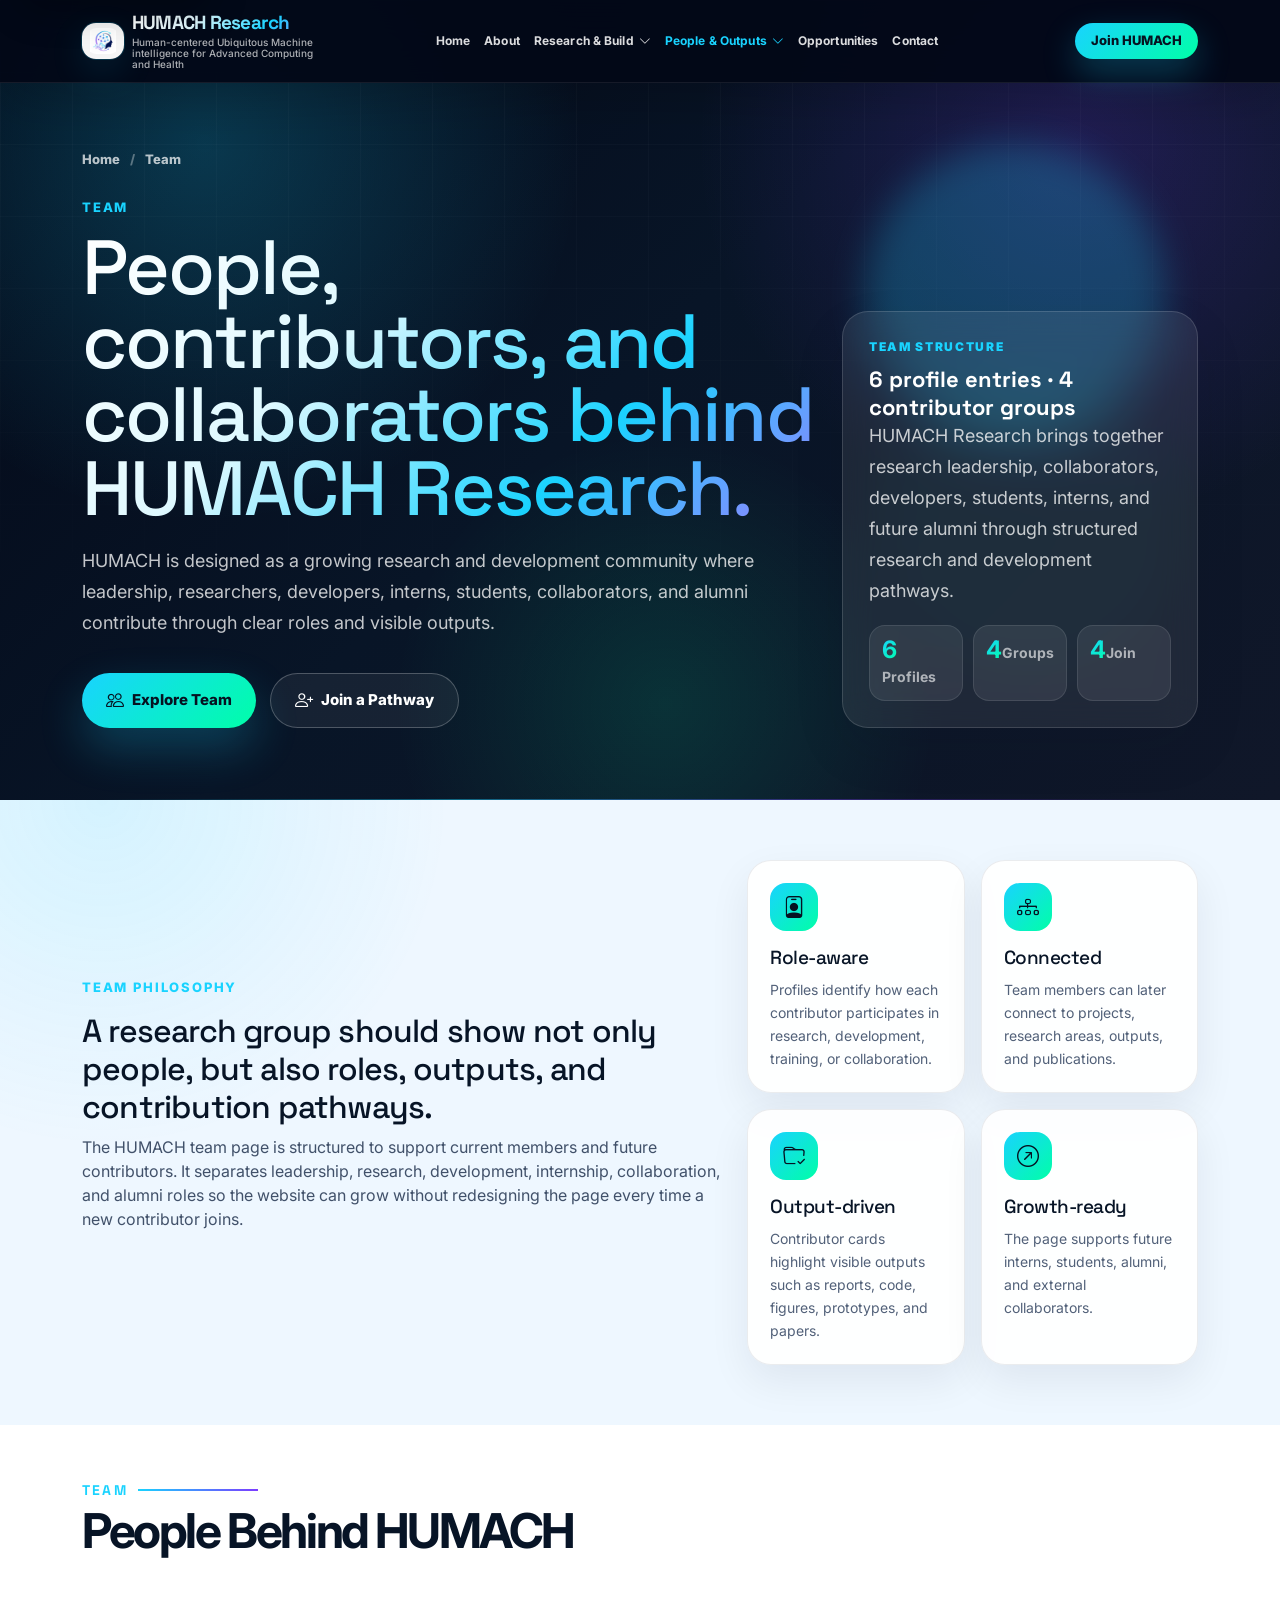
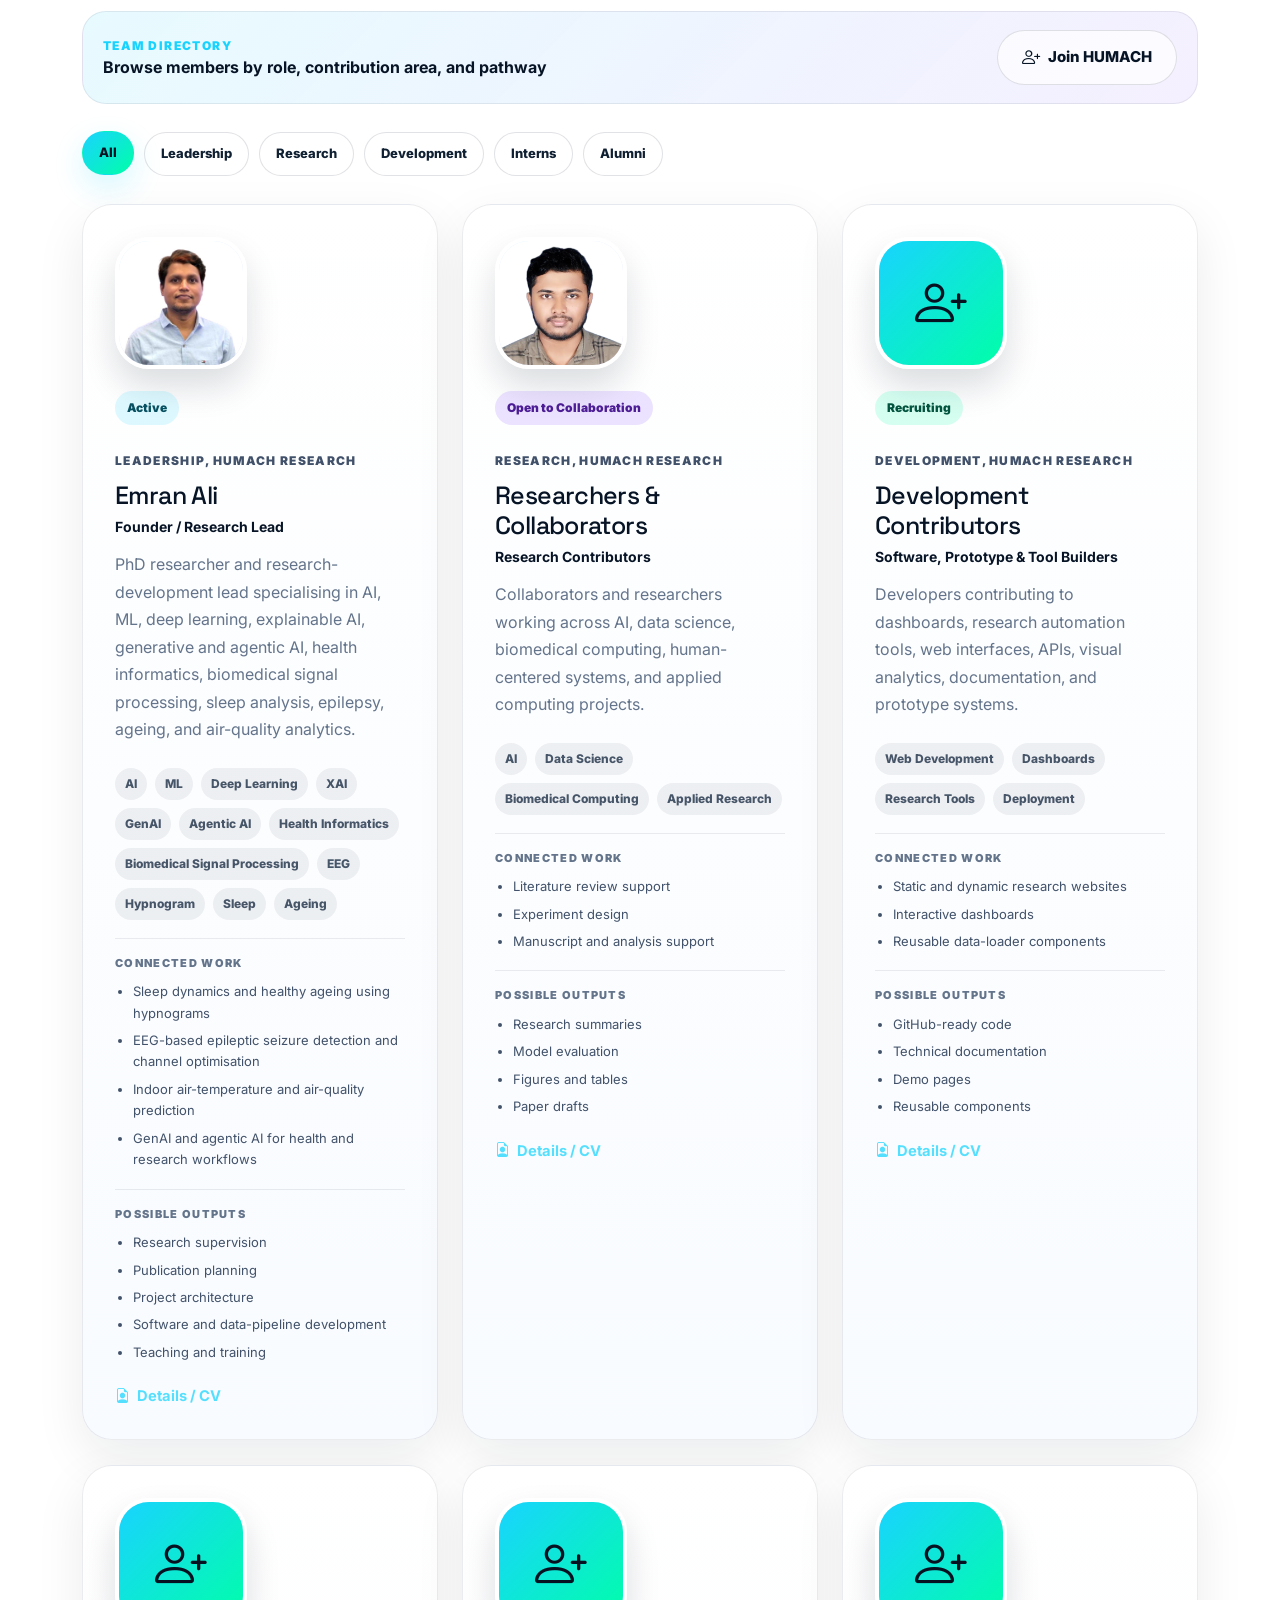
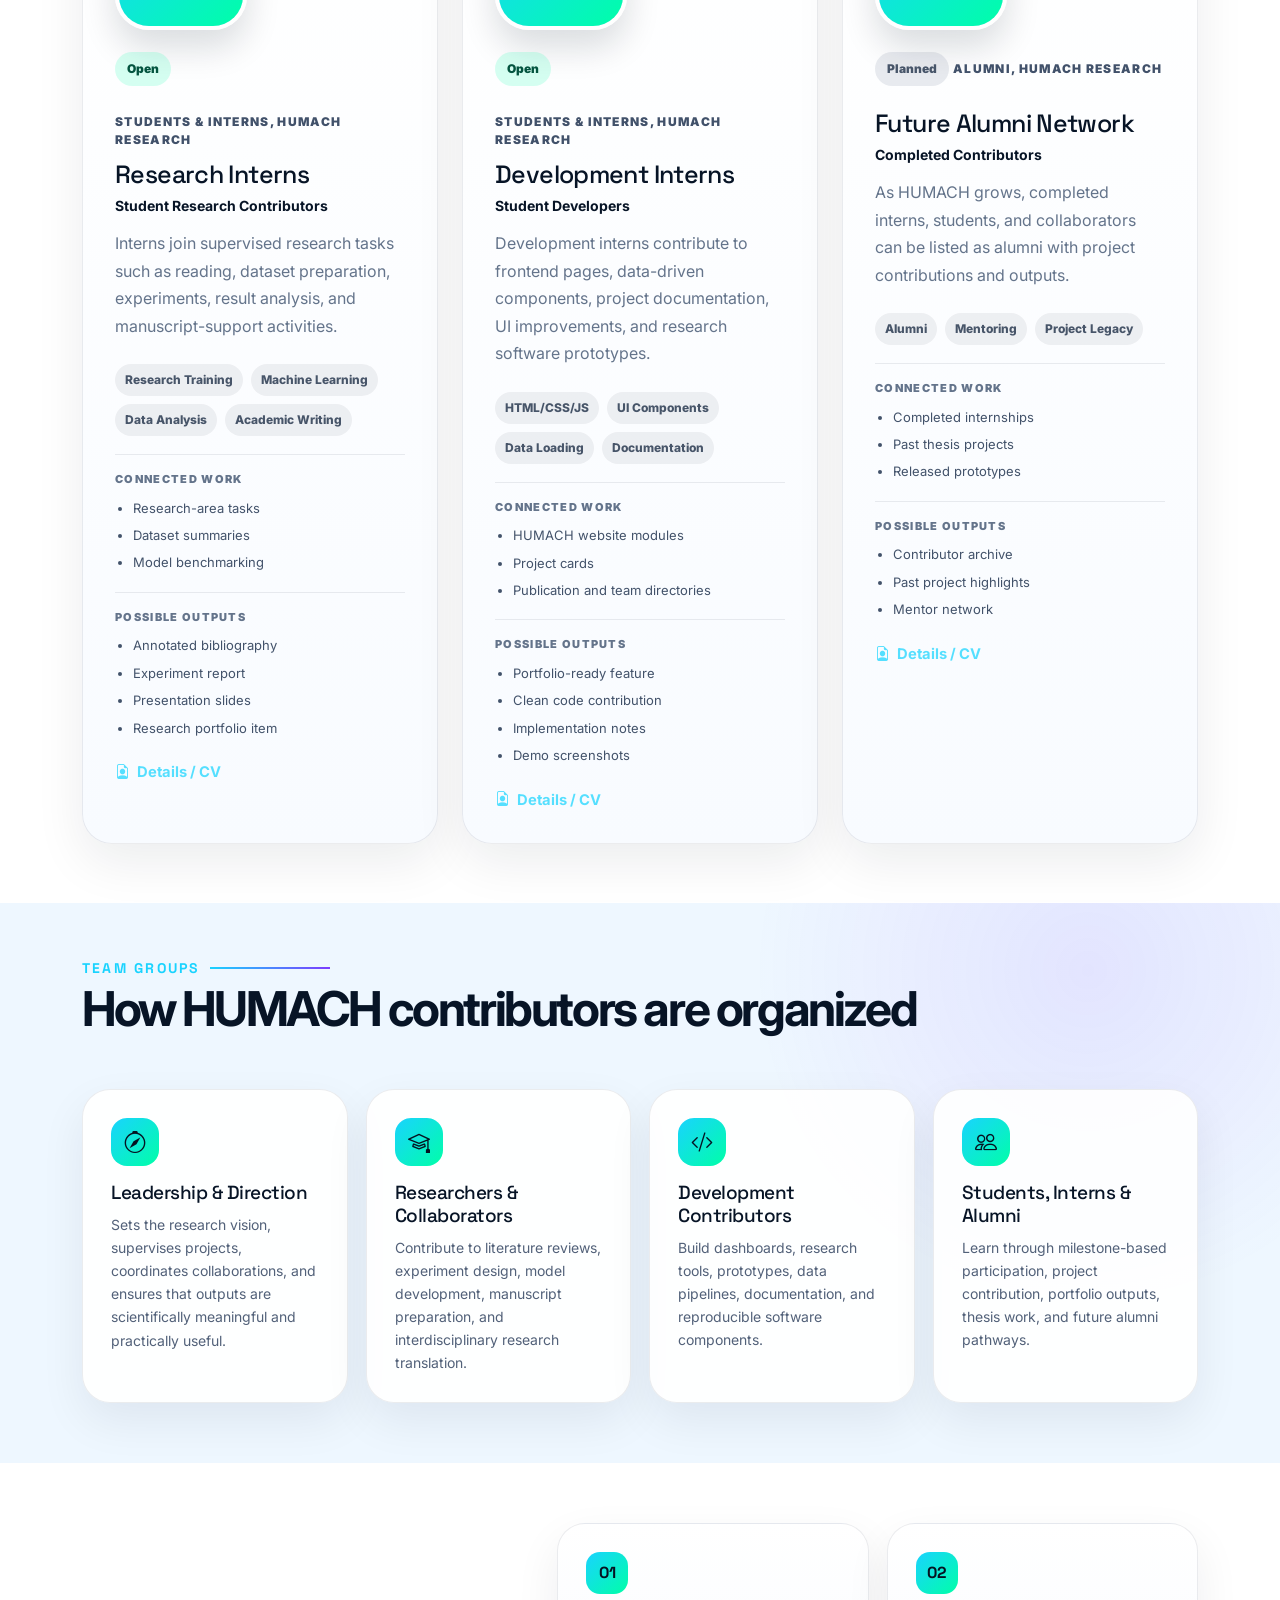
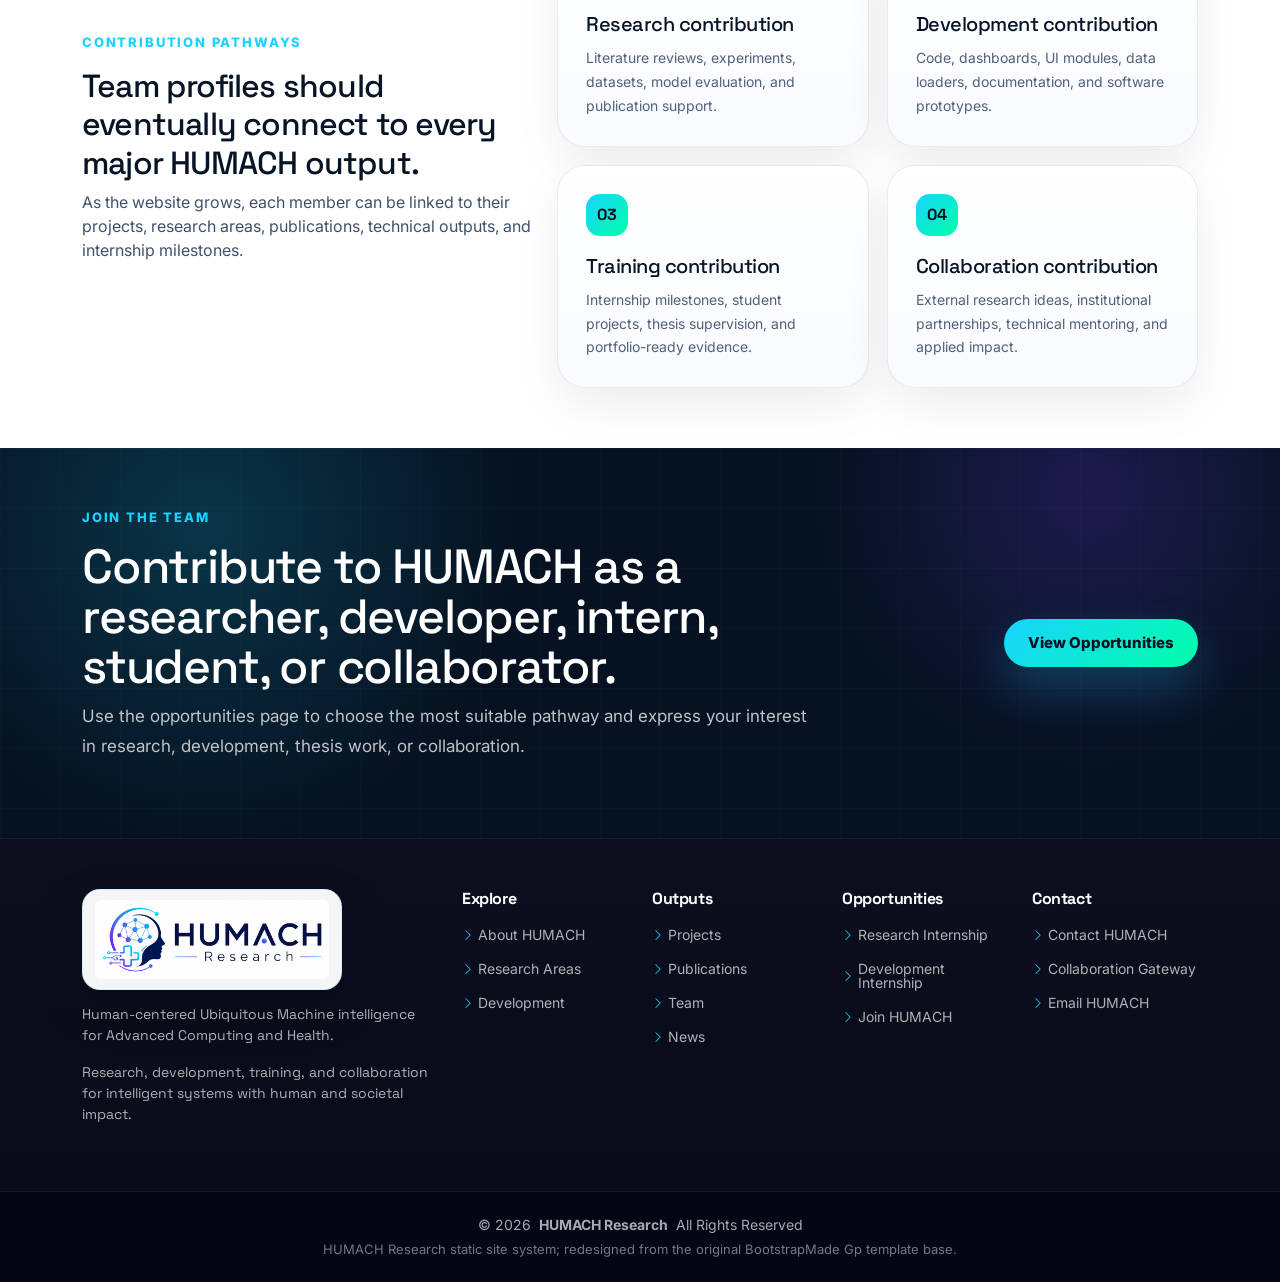
==== team.html @ 110d417c "Initial commit" ====
<!DOCTYPE html>
<html lang="en">
<head>
  <meta charset="utf-8" />
  <meta content="width=device-width, initial-scale=1.0" name="viewport" />
  <meta content="Meet the HUMACH Research team structure including leadership, researchers, collaborators, developers, interns, students, and future alumni." name="description" />
  <meta content="HUMACH Research team, AI research team, research collaborators, development interns, research interns, student contributors" name="keywords" />
  <title>HUMACH Research | Team</title>

  <!-- Favicons -->
  <link href="assets/img/brand/humach-favicon-64.png" rel="icon" />
  <link href="assets/img/brand/humach-apple-touch-icon.png" rel="apple-touch-icon" />

  <!-- Fonts -->
  <link href="https://fonts.googleapis.com" rel="preconnect" />
  <link crossorigin="" href="https://fonts.gstatic.com" rel="preconnect" />
  <link href="https://fonts.googleapis.com/css2?family=Inter:wght@300;400;500;600;700;800;900&amp;family=Space+Grotesk:wght@400;500;600;700&amp;display=swap" rel="stylesheet" />

  <!-- Vendor CSS Files -->
  <link href="assets/vendor/bootstrap/css/bootstrap.min.css" rel="stylesheet" />
  <link href="assets/vendor/bootstrap-icons/bootstrap-icons.css" rel="stylesheet" />
  <link href="assets/vendor/aos/aos.css" rel="stylesheet" />
  <link href="assets/vendor/swiper/swiper-bundle.min.css" rel="stylesheet" />
  <link href="assets/vendor/glightbox/css/glightbox.min.css" rel="stylesheet" />

  <!-- Main CSS Files -->
  <link href="assets/css/main.css" rel="stylesheet" />
  <link href="assets/css/humach-theme.css" rel="stylesheet" />
</head>

<body class="humach-theme humach-inner-page humach-team-page humach-step14 humach-step15">
  <a class="skip-link" href="#main-content">Skip to main content</a>

  <header class="header d-flex align-items-center fixed-top humach-header humach-global-header" id="header">
    <div class="container-fluid container-xl position-relative d-flex align-items-center justify-content-between">
      <a aria-label="HUMACH Research home" class="logo humach-logo d-flex align-items-center me-auto me-lg-0" href="index.html#hero">
        <img alt="HUMACH Research logo" src="assets/img/brand/humach-logo-square-256.png" />
        <div class="brand-wordmark">
          <h1 class="sitename">HUMACH Research</h1>
          <small>Human-centered Ubiquitous Machine intelligence for Advanced Computing and Health</small>
        </div>
      </a>

      <nav aria-label="Main navigation" class="navmenu humach-navmenu" id="navmenu">
        <ul>
          <li><a data-nav-section="home" href="index.html#hero">Home</a></li>
          <li><a data-nav-section="about" href="index.html#about">About</a></li>
          <li class="dropdown"><a data-nav-section="research" href="research.html"><span>Research &amp; Build</span> <i aria-hidden="true" class="bi bi-chevron-down toggle-dropdown"></i></a>
            <ul>
              <li><a href="research.html">Research Areas</a></li>
              <li><a href="development.html">Development</a></li>
              <li><a href="projects.html">Projects</a></li>
            </ul>
          </li>
          <li class="dropdown"><a class="active" data-nav-section="outputs" href="team.html"><span>People &amp; Outputs</span> <i aria-hidden="true" class="bi bi-chevron-down toggle-dropdown"></i></a>
            <ul>
              <li><a href="publications.html">Publications</a></li>
              <li><a class="active" href="team.html">Team</a></li>
              <li><a href="news.html">News</a></li>
            </ul>
          </li>
          <li><a data-nav-section="opportunities" href="opportunities.html">Opportunities</a></li>
          <li><a data-nav-section="contact" href="contact.html">Contact</a></li>
        </ul>
        <button class="mobile-nav-toggle d-xl-none bi bi-list" type="button" aria-label="Open mobile navigation" aria-controls="navmenu" aria-expanded="false"></button>
      </nav>

      <a class="btn-getstarted humach-nav-cta" href="https://docs.google.com/forms/d/e/1FAIpQLSc2rjl6WL0T1_B5Y9ua9td9W2VP8LtreweC3V4BgHKmEk9K3g/viewform?usp=publish-editor" rel="noopener" target="_blank">Join HUMACH</a>
    </div>
  </header>

  <main class="main" id="main-content">
    <section class="humach-page-hero humach-team-hero dark-background">
      <div aria-hidden="true" class="hero-grid"></div>
      <div aria-hidden="true" class="hero-orb hero-orb-one"></div>
      <div aria-hidden="true" class="hero-orb hero-orb-two"></div>
      <div class="container" data-aos="fade-up">
        <nav aria-label="Breadcrumb" class="humach-breadcrumb">
          <ol>
            <li><a href="index.html#hero">Home</a></li>
            <li>Team</li>
          </ol>
        </nav>

        <div class="row align-items-end gy-4">
          <div class="col-lg-8">
            <div class="section-kicker">Team</div>
            <h1>People, contributors, and collaborators behind HUMACH Research.</h1>
            <p>HUMACH is designed as a growing research and development community where leadership, researchers, developers, interns, students, collaborators, and alumni contribute through clear roles and visible outputs.</p>
            <div class="hero-actions">
              <a class="btn-humach btn-humach-primary" href="#team-directory"><i class="bi bi-people"></i> Explore Team</a>
              <a class="btn-humach btn-humach-outline" href="opportunities.html"><i class="bi bi-person-plus"></i> Join a Pathway</a>
            </div>
          </div>
          <div class="col-lg-4">
            <div class="humach-page-summary-card humach-team-summary-card" data-humach-render="team-page-summary">
              <span>Team Structure</span>
              <strong>Leadership · Researchers · Developers · Interns</strong>
              <p>Meet the people and contributor pathways behind HUMACH Research.</p>
              <div class="research-summary-metrics">
                <div><b>6</b><small>Preview</small></div>
                <div><b>4</b><small>Groups</small></div>
                <div><b>Open</b><small>Join</small></div>
              </div>
            </div>
          </div>
        </div>
      </div>
    </section>

    <section class="section humach-team-intro light-background">
      <div class="container">
        <div class="row gy-4 align-items-center">
          <div class="col-lg-7" data-aos="fade-up">
            <div class="section-kicker">Team Philosophy</div>
            <h2>A research group should show not only people, but also roles, outputs, and contribution pathways.</h2>
            <p>The HUMACH team page is structured to support current members and future contributors. It separates leadership, research, development, internship, collaboration, and alumni roles so the website can grow without redesigning the page every time a new contributor joins.</p>
          </div>
          <div class="col-lg-5" data-aos="fade-left" data-aos-delay="120">
            <div class="team-principle-grid">
              <article>
                <i class="bi bi-person-badge"></i>
                <h3>Role-aware</h3>
                <p>Profiles identify how each contributor participates in research, development, training, or collaboration.</p>
              </article>
              <article>
                <i class="bi bi-diagram-3"></i>
                <h3>Connected</h3>
                <p>Team members can later connect to projects, research areas, outputs, and publications.</p>
              </article>
              <article>
                <i class="bi bi-folder-check"></i>
                <h3>Output-driven</h3>
                <p>Contributor cards highlight visible outputs such as reports, code, figures, prototypes, and papers.</p>
              </article>
              <article>
                <i class="bi bi-arrow-up-right-circle"></i>
                <h3>Growth-ready</h3>
                <p>The page supports future interns, students, alumni, and external collaborators.</p>
              </article>
            </div>
          </div>
        </div>
      </div>
    </section>

    <section class="section humach-team-directory" id="team-directory">
      <div class="container section-title" data-aos="fade-up" data-humach-section-title="team">
        <h2>Team</h2>
        <p>People Behind HUMACH</p>
      </div>

      <div class="container">
        <div class="research-toolbar team-toolbar" data-aos="fade-up" data-aos-delay="80">
          <div>
            <span>Team directory</span>
            <strong>Browse members by role, contribution area, and pathway</strong>
          </div>
          <a class="btn-humach btn-humach-outline dark-text" href="opportunities.html"><i class="bi bi-person-plus"></i> Join HUMACH</a>
        </div>

        <div class="project-filter-bar team-filter-bar" data-aos="fade-up" data-aos-delay="110" data-humach-render="team-filters">
          <button class="active" type="button" data-team-filter="all">All</button>
          <button type="button" data-team-filter="leadership">Leadership</button>
          <button type="button" data-team-filter="research">Research</button>
          <button type="button" data-team-filter="development">Development</button>
          <button type="button" data-team-filter="internship">Interns</button>
          <button type="button" data-team-filter="alumni">Alumni</button>
        </div>

        <div class="row gy-4" data-humach-render="team-page-grid">
          <div class="col-lg-4 col-md-6 team-grid-item" data-aos="fade-up" data-aos-delay="100" data-team-tokens="research-lead research lead emran-ali emran ali leadership active founder-research-lead founder">
            <article class="team-detail-card" id="research-lead" data-content-id="research-lead">
              <div class="team-photo"><img src="assets/img/emran.jpg" alt="Emran Ali"></div>
              <div class="project-status active">Active</div>
              <span>Leadership, HUMACH Research</span>
              <h3>Emran Ali</h3>
              <strong class="team-role">Founder / Research Lead</strong>
              <p>PhD researcher and research-development lead specialising in AI, ML, deep learning, explainable AI, generative and agentic AI, health informatics, biomedical signal processing, sleep analysis, epilepsy, ageing, and air-quality analytics.</p>
              <div class="project-meta"><span>AI</span><span>ML</span><span>Deep Learning</span><span>XAI</span><span>GenAI</span><span>Agentic AI</span></div>
              <div class="team-list-block"><span>Connected Work</span><ul><li>Sleep dynamics and healthy ageing using hypnograms</li><li>EEG-based epileptic seizure detection and channel optimisation</li><li>Indoor air-temperature and air-quality prediction</li></ul></div>
              <div class="team-list-block"><span>Possible Outputs</span><ul><li>Research supervision</li><li>Publication planning</li><li>Project architecture</li></ul></div>
              <a class="member-cv-link" href="member-details.html?id=research-lead"><i class="bi bi-file-earmark-person"></i> Details / CV</a>
            </article>
          </div>
          <div class="col-lg-4 col-md-6 team-grid-item" data-aos="fade-up" data-aos-delay="180" data-team-tokens="research-collaborators research collaborators researchers-collaborators researchers open-to-collaboration open to collaboration matching research-contributors contributors">
            <article class="team-detail-card" id="research-collaborators" data-content-id="research-collaborators">
              <div class="team-photo"><img src="assets/img/ashikur.png" alt="Researchers &amp; Collaborators"></div>
              <div class="project-status matching">Open to Collaboration</div>
              <span>Research, HUMACH Research</span>
              <h3>Researchers &amp; Collaborators</h3>
              <strong class="team-role">Research Contributors</strong>
              <p>Collaborators and researchers working across AI, data science, biomedical computing, human-centered systems, and applied computing projects.</p>
              <div class="project-meta"><span>AI</span><span>Data Science</span><span>Biomedical Computing</span><span>Applied Research</span></div>
              <div class="team-list-block"><span>Connected Work</span><ul><li>Literature review support</li><li>Experiment design</li><li>Manuscript and analysis support</li></ul></div>
              <div class="team-list-block"><span>Possible Outputs</span><ul><li>Research summaries</li><li>Model evaluation</li><li>Figures and tables</li></ul></div>
              <a class="member-cv-link" href="member-details.html?id=research-collaborators"><i class="bi bi-file-earmark-person"></i> Details / CV</a>
            </article>
          </div>
          <div class="col-lg-4 col-md-6 team-grid-item" data-aos="fade-up" data-aos-delay="260" data-team-tokens="development-contributors development contributors recruiting open software-prototype-tool-builders software prototype tool builders">
            <article class="team-detail-card placeholder-profile" id="development-contributors" data-content-id="development-contributors">
              <div class="team-photo"><i class="bi bi-person-plus"></i></div>
              <div class="project-status open">Recruiting</div>
              <span>Development, HUMACH Research</span>
              <h3>Development Contributors</h3>
              <strong class="team-role">Software, Prototype &amp; Tool Builders</strong>
              <p>Developers contributing to dashboards, research automation tools, web interfaces, APIs, visual analytics, documentation, and prototype systems.</p>
              <div class="project-meta"><span>Web Development</span><span>Dashboards</span><span>Research Tools</span><span>Deployment</span></div>
              <div class="team-list-block"><span>Connected Work</span><ul><li>Static and dynamic research websites</li><li>Interactive dashboards</li><li>Reusable data-loader components</li></ul></div>
              <div class="team-list-block"><span>Possible Outputs</span><ul><li>GitHub-ready code</li><li>Technical documentation</li><li>Demo pages</li></ul></div>
              <a class="member-cv-link" href="member-details.html?id=development-contributors"><i class="bi bi-file-earmark-person"></i> Details / CV</a>
            </article>
          </div>
          <div class="col-lg-4 col-md-6 team-grid-item" data-aos="fade-up" data-aos-delay="340" data-team-tokens="research-interns research interns internship-research-students-interns internship students students-interns open student-research-contributors student contributors">
            <article class="team-detail-card placeholder-profile" id="research-interns" data-content-id="research-interns">
              <div class="team-photo"><i class="bi bi-person-plus"></i></div>
              <div class="project-status open">Open</div>
              <span>Students &amp; Interns, HUMACH Research</span>
              <h3>Research Interns</h3>
              <strong class="team-role">Student Research Contributors</strong>
              <p>Interns join supervised research tasks such as reading, dataset preparation, experiments, result analysis, and manuscript-support activities.</p>
              <div class="project-meta"><span>Research Training</span><span>Machine Learning</span><span>Data Analysis</span><span>Academic Writing</span></div>
              <div class="team-list-block"><span>Connected Work</span><ul><li>Research-area tasks</li><li>Dataset summaries</li><li>Model benchmarking</li></ul></div>
              <div class="team-list-block"><span>Possible Outputs</span><ul><li>Annotated bibliography</li><li>Experiment report</li><li>Presentation slides</li></ul></div>
              <a class="member-cv-link" href="member-details.html?id=research-interns"><i class="bi bi-file-earmark-person"></i> Details / CV</a>
            </article>
          </div>
          <div class="col-lg-4 col-md-6 team-grid-item" data-aos="fade-up" data-aos-delay="420" data-team-tokens="development-interns development interns internship-development-students-interns internship students students-interns open student-developers student developers">
            <article class="team-detail-card placeholder-profile" id="development-interns" data-content-id="development-interns">
              <div class="team-photo"><i class="bi bi-person-plus"></i></div>
              <div class="project-status open">Open</div>
              <span>Students &amp; Interns, HUMACH Research</span>
              <h3>Development Interns</h3>
              <strong class="team-role">Student Developers</strong>
              <p>Development interns contribute to frontend pages, data-driven components, project documentation, UI improvements, and research software prototypes.</p>
              <div class="project-meta"><span>HTML/CSS/JS</span><span>UI Components</span><span>Data Loading</span><span>Documentation</span></div>
              <div class="team-list-block"><span>Connected Work</span><ul><li>HUMACH website modules</li><li>Project cards</li><li>Publication and team directories</li></ul></div>
              <div class="team-list-block"><span>Possible Outputs</span><ul><li>Portfolio-ready feature</li><li>Clean code contribution</li><li>Implementation notes</li></ul></div>
              <a class="member-cv-link" href="member-details.html?id=development-interns"><i class="bi bi-file-earmark-person"></i> Details / CV</a>
            </article>
          </div>
          <div class="col-lg-4 col-md-6 team-grid-item" data-aos="fade-up" data-aos-delay="500" data-team-tokens="future-alumni future alumni future-alumni-network network alumni-students-interns students interns planned completed-contributors completed contributors internship">
            <article class="team-detail-card placeholder-profile" id="future-alumni" data-content-id="future-alumni">
              <div class="team-photo"><i class="bi bi-person-plus"></i></div>
              <div class="project-status planned">Planned</div>
              <span>Alumni, HUMACH Research</span>
              <h3>Future Alumni Network</h3>
              <strong class="team-role">Completed Contributors</strong>
              <p>As HUMACH grows, completed interns, students, and collaborators can be listed as alumni with project contributions and outputs.</p>
              <div class="project-meta"><span>Alumni</span><span>Mentoring</span><span>Project Legacy</span></div>
              <div class="team-list-block"><span>Connected Work</span><ul><li>Completed internships</li><li>Past thesis projects</li><li>Released prototypes</li></ul></div>
              <div class="team-list-block"><span>Possible Outputs</span><ul><li>Contributor archive</li><li>Past project highlights</li><li>Mentor network</li></ul></div>
              <a class="member-cv-link" href="member-details.html?id=future-alumni"><i class="bi bi-file-earmark-person"></i> Details / CV</a>
            </article>
          </div>
        </div>
      </div>
    </section>

    <section class="section humach-team-groups light-background">
      <div class="container section-title" data-aos="fade-up">
        <h2>Team Groups</h2>
        <p>How HUMACH contributors are organized</p>
      </div>
      <div class="container">
        <div class="team-group-grid" data-humach-render="team-groups" data-aos="fade-up" data-aos-delay="100">
          <article>
            <i class="bi bi-compass"></i>
            <h3>Leadership &amp; Direction</h3>
            <p>Sets research vision, supervision, and collaboration direction.</p>
          </article>
          <article>
            <i class="bi bi-mortarboard"></i>
            <h3>Researchers &amp; Collaborators</h3>
            <p>Contribute to research design, experiments, and publications.</p>
          </article>
          <article>
            <i class="bi bi-code-slash"></i>
            <h3>Development Contributors</h3>
            <p>Build dashboards, prototypes, tools, and reusable components.</p>
          </article>
          <article>
            <i class="bi bi-people"></i>
            <h3>Students, Interns &amp; Alumni</h3>
            <p>Learn through practical milestones and visible outputs.</p>
          </article>
        </div>
      </div>
    </section>

    <section class="section humach-team-pathways">
      <div class="container">
        <div class="row gy-4 align-items-center">
          <div class="col-lg-5" data-aos="fade-right">
            <div class="section-kicker">Contribution Pathways</div>
            <h2>Team profiles should eventually connect to every major HUMACH output.</h2>
            <p>As the website grows, each member can be linked to their projects, research areas, publications, technical outputs, and internship milestones.</p>
          </div>
          <div class="col-lg-7" data-aos="fade-left" data-aos-delay="120">
            <div class="team-pathway-grid">
              <article><span>01</span><h3>Research contribution</h3><p>Literature reviews, experiments, datasets, model evaluation, and publication support.</p></article>
              <article><span>02</span><h3>Development contribution</h3><p>Code, dashboards, UI modules, data loaders, documentation, and software prototypes.</p></article>
              <article><span>03</span><h3>Training contribution</h3><p>Internship milestones, student projects, thesis supervision, and portfolio-ready evidence.</p></article>
              <article><span>04</span><h3>Collaboration contribution</h3><p>External research ideas, institutional partnerships, technical mentoring, and applied impact.</p></article>
            </div>
          </div>
        </div>
      </div>
    </section>

    <section class="humach-cta humach-team-cta section dark-background">
      <div class="container" data-aos="zoom-in" data-aos-delay="100">
        <div class="row align-items-center gy-4">
          <div class="col-lg-8">
            <div class="section-kicker">Join the Team</div>
            <h3>Contribute to HUMACH as a researcher, developer, intern, student, or collaborator.</h3>
            <p>Use the opportunities page to choose the most suitable pathway and express your interest in research, development, thesis work, or collaboration.</p>
          </div>
          <div class="col-lg-4 text-lg-end">
            <a class="btn-humach btn-humach-primary" href="opportunities.html">View Opportunities</a>
          </div>
        </div>
      </div>
    </section>
  </main>

  <footer id="footer" class="footer humach-footer dark-background">
    <div class="footer-top">
      <div class="container">
        <div class="row gy-4">
          <div class="col-lg-4 col-md-12 footer-about">
            <a aria-label="HUMACH Research home" href="index.html#hero" class="logo d-flex align-items-center">
              <img src="assets/img/brand/humach-logo-footer.png" alt="HUMACH Research logo">
            </a>
            <p>Human-centered Ubiquitous Machine intelligence for Advanced Computing and Health.</p>
            <p class="footer-tagline">Research, development, training, and collaboration for intelligent systems with human and societal impact.</p>
          </div>

          <div class="col-lg-2 col-6 footer-links">
            <h4>Explore</h4>
            <ul>
              <li><i class="bi bi-chevron-right"></i> <a href="index.html#about">About HUMACH</a></li>
              <li><i class="bi bi-chevron-right"></i> <a href="research.html">Research Areas</a></li>
              <li><i class="bi bi-chevron-right"></i> <a href="development.html">Development</a></li>
            </ul>
          </div>

          <div class="col-lg-2 col-6 footer-links">
            <h4>Outputs</h4>
            <ul>
              <li><i class="bi bi-chevron-right"></i> <a href="projects.html">Projects</a></li>
              <li><i class="bi bi-chevron-right"></i> <a href="publications.html">Publications</a></li>
              <li><i class="bi bi-chevron-right"></i> <a href="team.html">Team</a></li>
              <li><i class="bi bi-chevron-right"></i> <a href="news.html">News</a></li>
            </ul>
          </div>

          <div class="col-lg-2 col-6 footer-links">
            <h4>Opportunities</h4>
            <ul>
              <li><i class="bi bi-chevron-right"></i> <a href="opportunities.html">Research Internship</a></li>
              <li><i class="bi bi-chevron-right"></i> <a href="opportunities.html">Development Internship</a></li>
              <li><i class="bi bi-chevron-right"></i> <a href="https://docs.google.com/forms/d/e/1FAIpQLSc2rjl6WL0T1_B5Y9ua9td9W2VP8LtreweC3V4BgHKmEk9K3g/viewform?usp=publish-editor" target="_blank" rel="noopener">Join HUMACH</a></li>
            </ul>
          </div>

          <div class="col-lg-2 col-6 footer-links">
            <h4>Contact</h4>
            <ul>
              <li><i class="bi bi-chevron-right"></i> <a href="contact.html">Contact HUMACH</a></li>
              <li><i class="bi bi-chevron-right"></i> <a href="contact.html#contact-gateway">Collaboration Gateway</a></li>
              <li><i class="bi bi-chevron-right"></i> <a href="mailto:contact@humachresearch.org">Email HUMACH</a></li>
            </ul>
          </div>
        </div>
      </div>
    </div>

    <div class="copyright">
      <div class="container text-center">
        <p>© <span data-current-year>2026</span> <strong class="px-1 sitename">HUMACH Research</strong> <span>All Rights Reserved</span></p>
        <div class="credits">
          HUMACH Research static site system; redesigned from the original BootstrapMade Gp template base.
        </div>
      </div>
    </div>
  </footer>

  <a href="#" id="scroll-top" class="scroll-top d-flex align-items-center justify-content-center" aria-label="Back to top"><i class="bi bi-arrow-up-short"></i></a>
  <div id="preloader" aria-hidden="true"></div>

  <!-- Vendor JS Files -->
  <script src="assets/vendor/bootstrap/js/bootstrap.bundle.min.js"></script>
  <script src="assets/vendor/php-email-form/validate.js"></script>
  <script src="assets/vendor/aos/aos.js"></script>
  <script src="assets/vendor/glightbox/js/glightbox.min.js"></script>
  <script src="assets/vendor/purecounter/purecounter_vanilla.js"></script>
  <script src="assets/vendor/imagesloaded/imagesloaded.pkgd.min.js"></script>
  <script src="assets/vendor/isotope-layout/isotope.pkgd.min.js"></script>
  <script src="assets/vendor/swiper/swiper-bundle.min.js"></script>

  <!-- Main JS File -->
  <script src="assets/js/main.js"></script>
  <script src="assets/js/humach-ui.js"></script>
  <script src="assets/js/humach-data-loader.js"></script>
  <script src="assets/js/humach-member-cv.js"></script>
  <script src="assets/js/humach-polish.js"></script>
</body>
</html>
---- assets/css/main.css ----
/**
* Template Name: Gp
* Template URL: https://bootstrapmade.com/gp-free-multipurpose-html-bootstrap-template/
* Updated: Aug 15 2024 with Bootstrap v5.3.3
* Author: BootstrapMade.com
* License: https://bootstrapmade.com/license/
*/

/*--------------------------------------------------------------
# Font & Color Variables
# Help: https://bootstrapmade.com/color-system/
--------------------------------------------------------------*/
/* Fonts */
:root {
  --default-font: "Roboto",  system-ui, -apple-system, "Segoe UI", Roboto, "Helvetica Neue", Arial, "Noto Sans", "Liberation Sans", sans-serif, "Apple Color Emoji", "Segoe UI Emoji", "Segoe UI Symbol", "Noto Color Emoji";
  --heading-font: "Raleway",  sans-serif;
  --nav-font: "Poppins",  sans-serif;
}

/* Global Colors - The following color variables are used throughout the website. Updating them here will change the color scheme of the entire website */
:root { 
  --background-color: #ffffff; /* Background color for the entire website, including individual sections */
  --default-color: #444444; /* Default color used for the majority of the text content across the entire website */
  --heading-color: #151515; /* Color for headings, subheadings and title throughout the website */
  --accent-color: #ffc451; /* Accent color that represents your brand on the website. It's used for buttons, links, and other elements that need to stand out */
  --surface-color: #ffffff; /* The surface color is used as a background of boxed elements within sections, such as cards, icon boxes, or other elements that require a visual separation from the global background. */
  --contrast-color: #312f2f; /* Contrast color for text, ensuring readability against backgrounds of accent, heading, or default colors. */
}

/* Nav Menu Colors - The following color variables are used specifically for the navigation menu. They are separate from the global colors to allow for more customization options */
:root {
  --nav-color: rgba(255, 255, 255, 0.905);  /* The default color of the main navmenu links */
  --nav-hover-color: #ffc451; /* Applied to main navmenu links when they are hovered over or active */
  --nav-mobile-background-color: #ffffff; /* Used as the background color for mobile navigation menu */
  --nav-dropdown-background-color: #ffffff; /* Used as the background color for dropdown items that appear when hovering over primary navigation items */
  --nav-dropdown-color: #212529; /* Used for navigation links of the dropdown items in the navigation menu. */
  --nav-dropdown-hover-color: #ffc451; /* Similar to --nav-hover-color, this color is applied to dropdown navigation links when they are hovered over. */
}

/* Color Presets - These classes override global colors when applied to any section or element, providing reuse of the sam color scheme. */

.light-background {
  --background-color: #f9f9f9;
  --surface-color: #ffffff;
}

.dark-background {
  --background-color: #060606;
  --default-color: #ffffff;
  --heading-color: #ffffff;
  --surface-color: #252525;
  --contrast-color: #2a2727;
}

/* Smooth scroll */
:root {
  scroll-behavior: smooth;
}

/*--------------------------------------------------------------
# General Styling & Shared Classes
--------------------------------------------------------------*/
body {
  color: var(--default-color);
  background-color: var(--background-color);
  font-family: var(--default-font);
}

a {
  color: var(--accent-color);
  text-decoration: none;
  transition: 0.3s;
}

a:hover {
  color: color-mix(in srgb, var(--accent-color), transparent 25%);
  text-decoration: none;
}

h1,
h2,
h3,
h4,
h5,
h6 {
  color: var(--heading-color);
  font-family: var(--heading-font);
}

/* PHP Email Form Messages
------------------------------*/
.php-email-form .error-message {
  display: none;
  background: #df1529;
  color: #ffffff;
  text-align: left;
  padding: 15px;
  margin-bottom: 24px;
  font-weight: 600;
}

.php-email-form .sent-message {
  display: none;
  color: #ffffff;
  background: #059652;
  text-align: center;
  padding: 15px;
  margin-bottom: 24px;
  font-weight: 600;
}

.php-email-form .loading {
  display: none;
  background: var(--surface-color);
  text-align: center;
  padding: 15px;
  margin-bottom: 24px;
}

.php-email-form .loading:before {
  content: "";
  display: inline-block;
  border-radius: 50%;
  width: 24px;
  height: 24px;
  margin: 0 10px -6px 0;
  border: 3px solid var(--accent-color);
  border-top-color: var(--surface-color);
  animation: php-email-form-loading 1s linear infinite;
}

@keyframes php-email-form-loading {
  0% {
    transform: rotate(0deg);
  }

  100% {
    transform: rotate(360deg);
  }
}

/*--------------------------------------------------------------
# Global Header
--------------------------------------------------------------*/
.header {
  --background-color: rgba(0, 0, 0, 0.8);
  --heading-color: #ffffff;
  --contrast-color: #ffffff;
  color: var(--default-color);
  background-color: var(--background-color);
  padding: 10px 0;
  transition: all 0.5s;
  z-index: 997;
}

.header .logo {
  line-height: 1;
}

.header .logo img {
  max-height: 36px;
  margin-right: 8px;
}

.header .logo h1 {
  font-size: 32px;
  margin: 0;
  font-weight: 700;
  color: var(--heading-color);
}

.header .logo span {
  color: var(--accent-color);
  font-size: 32px;
}

.header .btn-getstarted,
.header .btn-getstarted:focus {
  color: var(--contrast-color);
  font-size: 14px;
  padding: 8px 30px;
  margin: 0 0 0 30px;
  border-radius: 4px;
  transition: 0.3s;
  border: 2px solid var(--accent-color);
}

.header .btn-getstarted:hover,
.header .btn-getstarted:focus:hover {
  color: var(--default-color);
  background: var(--accent-color);
}

@media (max-width: 1200px) {
  .header .logo {
    order: 1;
  }

  .header .btn-getstarted {
    order: 2;
    margin: 0 15px 0 0;
    padding: 6px 15px;
  }

  .header .navmenu {
    order: 3;
  }
}

.scrolled .header {
  box-shadow: 0px 0 18px rgba(0, 0, 0, 0.1);
}

/* Index Page Header
------------------------------*/
.index-page .header {
  --background-color: rgba(0, 0, 0, 0);
}

/* Index Page Header on Scroll
------------------------------*/
.index-page.scrolled .header {
  --background-color: rgba(0, 0, 0, 0.8);
}

/*--------------------------------------------------------------
# Navigation Menu
--------------------------------------------------------------*/
/* Navmenu - Desktop */
@media (min-width: 1200px) {
  .navmenu {
    padding: 0;
  }

  .navmenu ul {
    margin: 0;
    padding: 0;
    display: flex;
    list-style: none;
    align-items: center;
  }

  .navmenu li {
    position: relative;
  }

  .navmenu a,
  .navmenu a:focus {
    color: var(--nav-color);
    padding: 18px 15px;
    font-size: 16px;
    font-family: var(--nav-font);
    font-weight: 400;
    display: flex;
    align-items: center;
    justify-content: space-between;
    white-space: nowrap;
    transition: 0.3s;
  }

  .navmenu a i,
  .navmenu a:focus i {
    font-size: 12px;
    line-height: 0;
    margin-left: 5px;
    transition: 0.3s;
  }

  .navmenu li:last-child a {
    padding-right: 0;
  }

  .navmenu li:hover>a,
  .navmenu .active,
  .navmenu .active:focus {
    color: var(--nav-hover-color);
  }

  .navmenu .dropdown ul {
    margin: 0;
    padding: 10px 0;
    background: var(--nav-dropdown-background-color);
    display: block;
    position: absolute;
    visibility: hidden;
    left: 14px;
    top: 130%;
    opacity: 0;
    transition: 0.3s;
    border-radius: 0;
    z-index: 99;
    box-shadow: 0px 0px 30px rgba(0, 0, 0, 0.1);
  }

  .navmenu .dropdown ul li {
    min-width: 200px;
  }

  .navmenu .dropdown ul a {
    padding: 10px 20px;
    font-size: 15px;
    text-transform: none;
    color: var(--nav-dropdown-color);
  }

  .navmenu .dropdown ul a i {
    font-size: 12px;
  }

  .navmenu .dropdown ul a:hover,
  .navmenu .dropdown ul .active:hover,
  .navmenu .dropdown ul li:hover>a {
    background-color: var(--nav-dropdown-hover-color);
  }

  .navmenu .dropdown:hover>ul {
    opacity: 1;
    top: 100%;
    visibility: visible;
  }

  .navmenu .dropdown .dropdown ul {
    top: 0;
    left: -90%;
    visibility: hidden;
  }

  .navmenu .dropdown .dropdown:hover>ul {
    opacity: 1;
    top: 0;
    left: -100%;
    visibility: visible;
  }
}

/* Navmenu - Mobile */
@media (max-width: 1199px) {
  .mobile-nav-toggle {
    color: var(--nav-color);
    font-size: 28px;
    line-height: 0;
    margin-right: 10px;
    cursor: pointer;
    transition: color 0.3s;
  }

  .navmenu {
    padding: 0;
    z-index: 9997;
  }

  .navmenu ul {
    display: none;
    list-style: none;
    position: absolute;
    inset: 60px 20px 20px 20px;
    padding: 10px 0;
    margin: 0;
    border-radius: 6px;
    background-color: var(--nav-mobile-background-color);
    overflow-y: auto;
    transition: 0.3s;
    z-index: 9998;
    box-shadow: 0px 0px 30px rgba(0, 0, 0, 0.1);
  }

  .navmenu a,
  .navmenu a:focus {
    color: var(--nav-dropdown-color);
    padding: 10px 20px;
    font-family: var(--nav-font);
    font-size: 17px;
    font-weight: 500;
    display: flex;
    align-items: center;
    justify-content: space-between;
    white-space: nowrap;
    transition: 0.3s;
  }

  .navmenu a i,
  .navmenu a:focus i {
    font-size: 12px;
    line-height: 0;
    margin-left: 5px;
    width: 30px;
    height: 30px;
    display: flex;
    align-items: center;
    justify-content: center;
    border-radius: 50%;
    transition: 0.3s;
    background-color: color-mix(in srgb, var(--accent-color), white 90%);
  }

  .navmenu a i:hover,
  .navmenu a:focus i:hover {
    background-color: color-mix(in srgb, var(--accent-color), white 90%);
  }

  .navmenu a:hover,
  .navmenu .active,
  .navmenu .active:focus {
    background-color: var(--nav-dropdown-hover-color);
  }

  .navmenu .active i,
  .navmenu .active:focus i {
    transform: rotate(180deg);
  }

  .navmenu .dropdown ul {
    position: static;
    display: none;
    z-index: 99;
    padding: 10px 0;
    margin: 10px 20px;
    background-color: var(--nav-dropdown-background-color);
    border: 1px solid color-mix(in srgb, var(--default-color), transparent 90%);
    box-shadow: none;
    transition: all 0.5s ease-in-out;
  }

  .navmenu .dropdown ul ul {
    background-color: rgba(33, 37, 41, 0.1);
  }

  .navmenu .dropdown>.dropdown-active {
    display: block;
    background-color: rgba(33, 37, 41, 0.03);
  }

  .mobile-nav-active {
    overflow: hidden;
  }

  .mobile-nav-active .mobile-nav-toggle {
    color: #fff;
    position: absolute;
    font-size: 32px;
    top: 15px;
    right: 15px;
    margin-right: 0;
    z-index: 9999;
  }

  .mobile-nav-active .navmenu {
    position: fixed;
    overflow: hidden;
    inset: 0;
    background: rgba(33, 37, 41, 0.8);
    transition: 0.3s;
  }

  .mobile-nav-active .navmenu>ul {
    display: block;
  }
}

/*--------------------------------------------------------------
# Global Footer
--------------------------------------------------------------*/
.footer {
  color: var(--default-color);
  background-color: var(--background-color);
  font-size: 14px;
  position: relative;
}

.footer .footer-top {
  padding: 50px 0;
  background-color: color-mix(in srgb, var(--footer-background-color) 90%, white 10%);
}

.footer .footer-about .logo {
  line-height: 1;
  margin-bottom: 10px;
}

.footer .footer-about .logo img {
  max-height: 40px;
  margin-right: 6px;
}

.footer .footer-about .logo span {
  font-size: 26px;
  font-weight: 700;
  letter-spacing: 1px;
  font-family: var(--heading-font);
  color: var(--heading-color);
}

.footer .footer-about p {
  font-size: 14px;
  font-family: var(--heading-font);
}

.footer .social-links a {
  color: color-mix(in srgb, var(--default-color), transparent 30%);
  background-color: color-mix(in srgb, var(--default-color) 5%, white 10%);
  display: flex;
  align-items: center;
  justify-content: center;
  width: 40px;
  height: 40px;
  border-radius: 4px;
  font-size: 16px;
  margin-right: 10px;
  transition: 0.3s;
}

.footer .social-links a:hover {
  color: var(--contrast-color);
  background-color: var(--accent-color);
}

.footer h4 {
  font-size: 16px;
  font-weight: bold;
  position: relative;
  padding-bottom: 12px;
}

.footer .footer-links {
  margin-bottom: 30px;
}

.footer .footer-links ul {
  list-style: none;
  padding: 0;
  margin: 0;
}

.footer .footer-links ul i {
  margin-right: 4px;
  font-size: 12px;
  line-height: 0;
  color: var(--accent-color);
}

.footer .footer-links ul li {
  padding: 10px 0;
  display: flex;
  align-items: center;
}

.footer .footer-links ul li:first-child {
  padding-top: 0;
}

.footer .footer-links ul a {
  color: color-mix(in srgb, var(--default-color), transparent 30%);
  display: inline-block;
  line-height: 1;
}

.footer .footer-links ul a:hover {
  color: var(--accent-color);
}

.footer .footer-contact p {
  margin-bottom: 5px;
}

.footer .footer-newsletter .newsletter-form {
  margin-top: 30px;
  margin-bottom: 15px;
  padding: 6px 8px;
  position: relative;
  border-radius: 4px;
  border: 1px solid color-mix(in srgb, var(--default-color), transparent 80%);
  display: flex;
  background-color: color-mix(in srgb, var(--footer-background-color) 90%, white 15%);
  transition: 0.3s;
}

.footer .footer-newsletter .newsletter-form:focus-within {
  border-color: var(--accent-color);
}

.footer .footer-newsletter .newsletter-form input[type=email] {
  border: 0;
  padding: 4px;
  width: 100%;
  background-color: color-mix(in srgb, var(--footer-background-color) 90%, white 15%);
  color: var(--default-color);
}

.footer .footer-newsletter .newsletter-form input[type=email]:focus-visible {
  outline: none;
}

.footer .footer-newsletter .newsletter-form input[type=submit] {
  border: 0;
  font-size: 16px;
  padding: 0 20px;
  margin: -7px -8px -7px 0;
  background: var(--accent-color);
  color: var(--contrast-color);
  transition: 0.3s;
  border-radius: 0 4px 4px 0;
}

.footer .footer-newsletter .newsletter-form input[type=submit]:hover {
  background: color-mix(in srgb, var(--accent-color), transparent 20%);
}

.footer .copyright {
  padding: 30px 0;
}

.footer .copyright p {
  margin-bottom: 0;
}

.footer .credits {
  margin-top: 5px;
  font-size: 13px;
}

/*--------------------------------------------------------------
# Preloader
--------------------------------------------------------------*/
#preloader {
  position: fixed;
  inset: 0;
  z-index: 999999;
  overflow: hidden;
  background: #000;
  transition: all 0.6s ease-out;
}

#preloader:before {
  content: "";
  position: fixed;
  top: calc(50% - 30px);
  left: calc(50% - 30px);
  border: 6px solid #ffffff;
  border-color: var(--accent-color) transparent var(--accent-color) transparent;
  border-radius: 50%;
  width: 60px;
  height: 60px;
  animation: animate-preloader 1.5s linear infinite;
}

@keyframes animate-preloader {
  0% {
    transform: rotate(0deg);
  }

  100% {
    transform: rotate(360deg);
  }
}

/*--------------------------------------------------------------
# Scroll Top Button
--------------------------------------------------------------*/
.scroll-top {
  position: fixed;
  visibility: hidden;
  opacity: 0;
  right: 15px;
  bottom: 15px;
  z-index: 99999;
  background-color: var(--accent-color);
  width: 40px;
  height: 40px;
  border-radius: 4px;
  transition: all 0.4s;
}

.scroll-top i {
  font-size: 24px;
  color: var(--contrast-color);
  line-height: 0;
}

.scroll-top:hover {
  background-color: color-mix(in srgb, var(--accent-color), transparent 20%);
  color: var(--contrast-color);
}

.scroll-top.active {
  visibility: visible;
  opacity: 1;
}

/*--------------------------------------------------------------
# Disable aos animation delay on mobile devices
--------------------------------------------------------------*/
@media screen and (max-width: 768px) {
  [data-aos-delay] {
    transition-delay: 0 !important;
  }
}

/*--------------------------------------------------------------
# Global Page Titles & Breadcrumbs
--------------------------------------------------------------*/
.page-title {
  color: var(--default-color);
  background-color: var(--background-color);
  position: relative;
}

.page-title .heading {
  padding: 80px 0;
  border-top: 1px solid color-mix(in srgb, var(--default-color), transparent 90%);
}

.page-title .heading h1 {
  font-size: 38px;
  font-weight: 700;
}

.page-title nav {
  background-color: color-mix(in srgb, var(--default-color), transparent 95%);
  padding: 20px 0;
}

.page-title nav ol {
  display: flex;
  flex-wrap: wrap;
  list-style: none;
  margin: 0;
  padding: 0;
  font-size: 16px;
  font-weight: 400;
}

.page-title nav ol li+li {
  padding-left: 10px;
}

.page-title nav ol li+li::before {
  content: "/";
  display: inline-block;
  padding-right: 10px;
  color: color-mix(in srgb, var(--default-color), transparent 70%);
}

/*--------------------------------------------------------------
# Global Sections
--------------------------------------------------------------*/
section,
.section {
  color: var(--default-color);
  background-color: var(--background-color);
  padding: 60px 0;
  scroll-margin-top: 80px;
  overflow: clip;
}

@media (max-width: 1199px) {

  section,
  .section {
    scroll-margin-top: 58px;
  }
}

/*--------------------------------------------------------------
# Global Section Titles
--------------------------------------------------------------*/
.section-title {
  padding-bottom: 60px;
  position: relative;
}

.section-title h2 {
  font-size: 14px;
  font-weight: 500;
  padding: 0;
  line-height: 1px;
  margin: 0;
  letter-spacing: 1.5px;
  text-transform: uppercase;
  color: color-mix(in srgb, var(--default-color), transparent 50%);
  position: relative;
}

.section-title h2::after {
  content: "";
  width: 120px;
  height: 1px;
  display: inline-block;
  background: var(--accent-color);
  margin: 4px 10px;
}

.section-title p {
  color: var(--heading-color);
  margin: 0;
  font-size: 36px;
  font-weight: 700;
  text-transform: uppercase;
}

/*--------------------------------------------------------------
# Hero Section
--------------------------------------------------------------*/
.hero {
  width: 100%;
  min-height: 100vh;
  position: relative;
  padding: 120px 0 80px 0;
  display: flex;
  align-items: center;
  justify-content: center;
}

.hero img {
  position: absolute;
  inset: 0;
  display: block;
  width: 100%;
  height: 100%;
  object-fit: cover;
  z-index: 1;
}

.hero:before {
  content: "";
  background: color-mix(in srgb, var(--background-color), transparent 30%);
  position: absolute;
  inset: 0;
  z-index: 2;
}

.hero .container {
  position: relative;
  z-index: 3;
}

.hero h2 {
  margin: 0;
  font-size: 56px;
  font-weight: 700;
  font-family: var(--nav-font);
}

.hero h2 span {
  color: var(--accent-color);
}

.hero p {
  margin: 10px 0 0 0;
  font-size: 24px;
  color: color-mix(in srgb, var(--default-color), transparent 30%);
}

.hero .icon-box {
  padding: 30px 20px;
  transition: ease-in-out 0.3s;
  border: 1px solid color-mix(in srgb, var(--default-color), transparent 70%);
  height: 100%;
  text-align: center;
  display: flex;
  flex-direction: column;
  align-items: center;
  justify-content: center;
}

.hero .icon-box i {
  font-size: 32px;
  line-height: 1;
  color: var(--accent-color);
}

.hero .icon-box h3 {
  font-weight: 700;
  margin: 10px 0 0 0;
  padding: 0;
  line-height: 1;
  font-size: 20px;
  line-height: 26px;
}

.hero .icon-box h3 a {
  color: color-mix(in srgb, var(--default-color), transparent 20%);
  transition: ease-in-out 0.3s;
}

.hero .icon-box:hover {
  border-color: var(--accent-color);
}

.hero .icon-box:hover h3 a {
  color: var(--accent-color);
}

@media (max-width: 768px) {
  .hero h2 {
    font-size: 32px;
  }

  .hero p {
    font-size: 18px;
  }
}

/*--------------------------------------------------------------
# About Section
--------------------------------------------------------------*/
.about .content h3 {
  font-size: 1.75rem;
  font-weight: 700;
}

.about .content .fst-italic {
  color: color-mix(in srgb, var(--default-color), var(--contrast-color) 50%);
}

.about .content ul {
  list-style: none;
  padding: 0;
}

.about .content ul li {
  padding: 10px 0 0 0;
  display: flex;
}

.about .content ul i {
  color: var(--accent-color);
  margin-right: 0.5rem;
  line-height: 1.2;
  font-size: 1.25rem;
}

.about .content p:last-child {
  margin-bottom: 0;
}

/*--------------------------------------------------------------
# Clients Section
--------------------------------------------------------------*/
.clients .swiper-slide img {
  opacity: 0.5;
  transition: 0.3s;
  filter: grayscale(100);
}

.clients .swiper-slide img:hover {
  filter: none;
  opacity: 1;
}

.clients .swiper-wrapper {
  height: auto;
}

.clients .swiper-pagination {
  margin-top: 20px;
  position: relative;
}

.clients .swiper-pagination .swiper-pagination-bullet {
  width: 12px;
  height: 12px;
  opacity: 1;
  background-color: color-mix(in srgb, var(--default-color), transparent 80%);
}

.clients .swiper-pagination .swiper-pagination-bullet-active {
  background-color: var(--accent-color);
}

/*--------------------------------------------------------------
# Features Section
--------------------------------------------------------------*/
.features .features-image {
  position: relative;
  min-height: 400px;
}

.features .features-image img {
  position: absolute;
  inset: 0;
  display: block;
  width: 100%;
  height: 100%;
  object-fit: cover;
  z-index: 1;
}

.features .features-item h4 {
  font-size: 20px;
  font-weight: 700;
  margin: 0 0 5px 0;
}

.features .features-item i {
  font-size: 48px;
  color: var(--accent-color);
  margin-right: 20px;
  line-height: 0;
}

.features .features-item p {
  font-size: 15px;
  color: color-mix(in srgb, var(--default-color), transparent 20%);
  margin: 0;
}

/*--------------------------------------------------------------
# Services Section
--------------------------------------------------------------*/
.services .service-item {
  background-color: var(--surface-color);
  text-align: center;
  border: 1px solid color-mix(in srgb, var(--default-color), transparent 85%);
  padding: 80px 20px;
  height: 100%;
  transition: all ease-in-out 0.3s;
}

.services .service-item .icon {
  background: var(--accent-color);
  color: var(--contrast-color);
  margin: 0 auto;
  width: 64px;
  height: 64px;
  border-radius: 4px;
  display: flex;
  align-items: center;
  justify-content: center;
  margin-bottom: 20px;
  transition: 0.3s;
}

.services .service-item .icon i {
  font-size: 28px;
  transition: ease-in-out 0.3s;
}

.services .service-item h3 {
  font-weight: 700;
  margin: 10px 0 15px 0;
  font-size: 22px;
  transition: 0.3s;
}

.services .service-item p {
  line-height: 24px;
  font-size: 14px;
  margin-bottom: 0;
}

.services .service-item:hover {
  box-shadow: 0px 0 25px 0 rgba(0, 0, 0, 0.1);
  transform: translateY(-10px);
}

/*--------------------------------------------------------------
# Call To Action Section
--------------------------------------------------------------*/
.call-to-action {
  padding: 80px 0;
  position: relative;
  clip-path: inset(0);
}

.call-to-action img {
  position: fixed;
  top: 0;
  left: 0;
  display: block;
  width: 100%;
  height: 100%;
  object-fit: cover;
  z-index: 1;
}

.call-to-action:before {
  content: "";
  background: color-mix(in srgb, var(--background-color), transparent 50%);
  position: absolute;
  inset: 0;
  z-index: 2;
}

.call-to-action .container {
  position: relative;
  z-index: 3;
}

.call-to-action h3 {
  font-size: 28px;
  font-weight: 700;
  color: var(--default-color);
}

.call-to-action p {
  color: var(--default-color);
}

.call-to-action .cta-btn {
  font-family: var(--heading-font);
  font-weight: 500;
  font-size: 16px;
  letter-spacing: 1px;
  display: inline-block;
  padding: 12px 40px;
  border-radius: 5px;
  transition: 0.5s;
  margin: 10px;
  border: 2px solid var(--default-color);
  color: var(--default-color);
}

.call-to-action .cta-btn:hover {
  background: var(--accent-color);
  color: var(--background-color);
  border: 2px solid var(--accent-color);
}

/*--------------------------------------------------------------
# Portfolio Section
--------------------------------------------------------------*/
.portfolio .portfolio-filters {
  padding: 0;
  margin: 0 auto 20px auto;
  list-style: none;
  text-align: center;
}

.portfolio .portfolio-filters li {
  cursor: pointer;
  display: inline-block;
  padding: 8px 20px 10px 20px;
  margin: 0;
  font-size: 15px;
  font-weight: 500;
  line-height: 1;
  margin-bottom: 5px;
  border-radius: 4px;
  transition: all 0.3s ease-in-out;
  font-family: var(--heading-font);
}

.portfolio .portfolio-filters li:hover,
.portfolio .portfolio-filters li.filter-active {
  color: var(--contrast-color);
  background-color: var(--accent-color);
}

.portfolio .portfolio-filters li:first-child {
  margin-left: 0;
}

.portfolio .portfolio-filters li:last-child {
  margin-right: 0;
}

@media (max-width: 575px) {
  .portfolio .portfolio-filters li {
    font-size: 14px;
    margin: 0 0 10px 0;
  }
}

.portfolio .portfolio-item {
  position: relative;
  overflow: hidden;
}

.portfolio .portfolio-item .portfolio-info {
  opacity: 0;
  position: absolute;
  left: 12px;
  right: 12px;
  bottom: -100%;
  z-index: 3;
  transition: all ease-in-out 0.5s;
  background: color-mix(in srgb, var(--background-color), transparent 10%);
  padding: 15px;
}

.portfolio .portfolio-item .portfolio-info h4 {
  font-size: 18px;
  font-weight: 600;
  padding-right: 50px;
}

.portfolio .portfolio-item .portfolio-info p {
  color: color-mix(in srgb, var(--default-color), transparent 30%);
  font-size: 14px;
  margin-bottom: 0;
  padding-right: 50px;
}

.portfolio .portfolio-item .portfolio-info .preview-link,
.portfolio .portfolio-item .portfolio-info .details-link {
  position: absolute;
  right: 50px;
  font-size: 24px;
  top: calc(50% - 14px);
  color: color-mix(in srgb, var(--default-color), transparent 30%);
  transition: 0.3s;
  line-height: 0;
}

.portfolio .portfolio-item .portfolio-info .preview-link:hover,
.portfolio .portfolio-item .portfolio-info .details-link:hover {
  color: var(--accent-color);
}

.portfolio .portfolio-item .portfolio-info .details-link {
  right: 14px;
  font-size: 28px;
}

.portfolio .portfolio-item:hover .portfolio-info {
  opacity: 1;
  bottom: 0;
}

/*--------------------------------------------------------------
# Stats Section
--------------------------------------------------------------*/
.stats .stats-item {
  padding: 10px;
}

.stats .stats-item i {
  font-size: 44px;
  color: var(--accent-color);
  line-height: 0;
  margin-right: 15px;
}

.stats .stats-item .purecounter {
  color: var(--heading-color);
  font-size: 40px;
  display: block;
  font-weight: 700;
  line-height: 40px;
}

.stats .stats-item p {
  color: color-mix(in srgb, var(--default-color), transparent 40%);
  padding: 15px 0 0 0;
  margin: 0;
  font-family: var(--heading-font);
  font-size: 14px;
}

/*--------------------------------------------------------------
# Testimonials Section
--------------------------------------------------------------*/
.testimonials {
  padding: 80px 0;
  position: relative;
}

.testimonials:before {
  content: "";
  background: color-mix(in srgb, var(--background-color), transparent 30%);
  position: absolute;
  inset: 0;
  z-index: 2;
}

.testimonials .testimonials-bg {
  position: absolute;
  inset: 0;
  display: block;
  width: 100%;
  height: 100%;
  object-fit: cover;
  z-index: 1;
}

.testimonials .container {
  position: relative;
  z-index: 3;
}

.testimonials .testimonials-carousel,
.testimonials .testimonials-slider {
  overflow: hidden;
}

.testimonials .testimonial-item {
  text-align: center;
}

.testimonials .testimonial-item .testimonial-img {
  width: 100px;
  border-radius: 50%;
  border: 6px solid color-mix(in srgb, var(--default-color), transparent 85%);
  margin: 0 auto;
}

.testimonials .testimonial-item h3 {
  font-size: 20px;
  font-weight: bold;
  margin: 10px 0 5px 0;
}

.testimonials .testimonial-item h4 {
  font-size: 14px;
  margin: 0 0 15px 0;
  color: color-mix(in srgb, var(--default-color), transparent 40%);
}

.testimonials .testimonial-item .stars {
  margin-bottom: 15px;
}

.testimonials .testimonial-item .stars i {
  color: #ffc107;
  margin: 0 1px;
}

.testimonials .testimonial-item .quote-icon-left,
.testimonials .testimonial-item .quote-icon-right {
  color: color-mix(in srgb, var(--default-color), transparent 40%);
  font-size: 26px;
  line-height: 0;
}

.testimonials .testimonial-item .quote-icon-left {
  display: inline-block;
  left: -5px;
  position: relative;
}

.testimonials .testimonial-item .quote-icon-right {
  display: inline-block;
  right: -5px;
  position: relative;
  top: 10px;
  transform: scale(-1, -1);
}

.testimonials .testimonial-item p {
  font-style: italic;
  margin: 0 auto 15px auto;
}

.testimonials .swiper-wrapper {
  height: auto;
}

.testimonials .swiper-pagination {
  margin-top: 20px;
  position: relative;
}

.testimonials .swiper-pagination .swiper-pagination-bullet {
  width: 12px;
  height: 12px;
  background-color: color-mix(in srgb, var(--default-color), transparent 50%);
  opacity: 0.5;
}

.testimonials .swiper-pagination .swiper-pagination-bullet-active {
  background-color: var(--default-color);
  opacity: 1;
}

@media (min-width: 992px) {
  .testimonials .testimonial-item p {
    width: 80%;
  }
}

/*--------------------------------------------------------------
# Team Section
--------------------------------------------------------------*/
.team .team-member {
  background-color: var(--surface-color);
  overflow: hidden;
  border-radius: 5px;
  box-shadow: 0px 2px 15px rgba(0, 0, 0, 0.1);
  height: 100%;
}

.team .team-member .member-img {
  position: relative;
  overflow: hidden;
}

.team .team-member .social {
  position: absolute;
  left: 0;
  bottom: 30px;
  right: 0;
  opacity: 0;
  transition: ease-in-out 0.3s;
  text-align: center;
}

.team .team-member .social a {
  background: color-mix(in srgb, var(--contrast-color), transparent 25%);
  color: color-mix(in srgb, var(--default-color), transparent 20%);
  margin: 0 3px;
  border-radius: 4px;
  width: 36px;
  height: 36px;
  transition: ease-in-out 0.3s;
  display: inline-flex;
  justify-content: center;
  align-items: center;
}

.team .team-member .social a:hover {
  color: var(--contrast-color);
  background: var(--accent-color);
}

.team .team-member .social i {
  font-size: 18px;
  line-height: 0;
}

.team .team-member .member-info {
  padding: 25px 15px;
}

.team .team-member .member-info h4 {
  font-weight: 700;
  margin-bottom: 5px;
  font-size: 18px;
}

.team .team-member .member-info span {
  display: block;
  font-size: 13px;
  font-weight: 400;
  color: color-mix(in srgb, var(--default-color), transparent 40%);
}

.team .team-member:hover .social {
  opacity: 1;
  bottom: 15px;
}

/*--------------------------------------------------------------
# Contact Section
--------------------------------------------------------------*/
.contact .info-item+.info-item {
  margin-top: 40px;
}

.contact .info-item i {
  color: var(--contrast-color);
  background: var(--accent-color);
  font-size: 20px;
  width: 44px;
  height: 44px;
  display: flex;
  justify-content: center;
  align-items: center;
  border-radius: 4px;
  transition: all 0.3s ease-in-out;
  margin-right: 15px;
}

.contact .info-item h3 {
  padding: 0;
  font-size: 18px;
  font-weight: 700;
  margin-bottom: 5px;
}

.contact .info-item p {
  padding: 0;
  margin-bottom: 0;
  font-size: 14px;
}

.contact .php-email-form {
  height: 100%;
}

.contact .php-email-form input[type=text],
.contact .php-email-form input[type=email],
.contact .php-email-form textarea {
  font-size: 14px;
  padding: 10px 15px;
  box-shadow: none;
  border-radius: 0;
  color: var(--default-color);
  background-color: color-mix(in srgb, var(--background-color), transparent 50%);
  border-color: color-mix(in srgb, var(--default-color), transparent 80%);
}

.contact .php-email-form input[type=text]:focus,
.contact .php-email-form input[type=email]:focus,
.contact .php-email-form textarea:focus {
  border-color: var(--accent-color);
}

.contact .php-email-form input[type=text]::placeholder,
.contact .php-email-form input[type=email]::placeholder,
.contact .php-email-form textarea::placeholder {
  color: color-mix(in srgb, var(--default-color), transparent 70%);
}

.contact .php-email-form button[type=submit] {
  color: var(--contrast-color);
  background: var(--accent-color);
  border: 0;
  padding: 10px 30px;
  transition: 0.4s;
  border-radius: 4px;
}

.contact .php-email-form button[type=submit]:hover {
  background: color-mix(in srgb, var(--accent-color), transparent 20%);
}

/*--------------------------------------------------------------
# Portfolio Details Section
--------------------------------------------------------------*/
.portfolio-details .portfolio-details-slider img {
  width: 100%;
}

.portfolio-details .portfolio-details-slider .swiper-pagination {
  margin-top: 20px;
  position: relative;
}

.portfolio-details .portfolio-details-slider .swiper-pagination .swiper-pagination-bullet {
  width: 12px;
  height: 12px;
  background-color: color-mix(in srgb, var(--default-color), transparent 85%);
  opacity: 1;
}

.portfolio-details .portfolio-details-slider .swiper-pagination .swiper-pagination-bullet-active {
  background-color: var(--accent-color);
}

.portfolio-details .portfolio-info {
  background-color: var(--surface-color);
  padding: 30px;
  box-shadow: 0px 0 30px rgba(0, 0, 0, 0.1);
}

.portfolio-details .portfolio-info h3 {
  font-size: 22px;
  font-weight: 700;
  margin-bottom: 20px;
  padding-bottom: 20px;
  border-bottom: 1px solid color-mix(in srgb, var(--default-color), transparent 85%);
}

.portfolio-details .portfolio-info ul {
  list-style: none;
  padding: 0;
  font-size: 15px;
}

.portfolio-details .portfolio-info ul li+li {
  margin-top: 10px;
}

.portfolio-details .portfolio-description {
  padding-top: 30px;
}

.portfolio-details .portfolio-description h2 {
  font-size: 26px;
  font-weight: 700;
  margin-bottom: 20px;
}

.portfolio-details .portfolio-description p {
  padding: 0;
  color: color-mix(in srgb, var(--default-color), transparent 30%);
}

/*--------------------------------------------------------------
# Service Details Section
--------------------------------------------------------------*/
.service-details .service-box {
  background-color: var(--surface-color);
  padding: 20px;
  box-shadow: 0px 2px 20px rgba(0, 0, 0, 0.1);
}

.service-details .service-box+.service-box {
  margin-top: 30px;
}

.service-details .service-box h4 {
  font-size: 20px;
  font-weight: 700;
  border-bottom: 2px solid color-mix(in srgb, var(--default-color), transparent 92%);
  padding-bottom: 15px;
  margin-bottom: 15px;
}

.service-details .services-list {
  background-color: var(--surface-color);
}

.service-details .services-list a {
  color: color-mix(in srgb, var(--default-color), transparent 20%);
  background-color: color-mix(in srgb, var(--default-color), transparent 96%);
  display: flex;
  align-items: center;
  padding: 12px 15px;
  margin-top: 15px;
  transition: 0.3s;
}

.service-details .services-list a:first-child {
  margin-top: 0;
}

.service-details .services-list a i {
  font-size: 16px;
  margin-right: 8px;
  color: var(--accent-color);
}

.service-details .services-list a.active {
  color: var(--contrast-color);
  background-color: var(--accent-color);
}

.service-details .services-list a.active i {
  color: var(--contrast-color);
}

.service-details .services-list a:hover {
  background-color: color-mix(in srgb, var(--accent-color), transparent 95%);
  color: var(--accent-color);
}

.service-details .download-catalog a {
  color: var(--default-color);
  display: flex;
  align-items: center;
  padding: 10px 0;
  transition: 0.3s;
  border-top: 1px solid color-mix(in srgb, var(--default-color), transparent 90%);
}

.service-details .download-catalog a:first-child {
  border-top: 0;
  padding-top: 0;
}

.service-details .download-catalog a:last-child {
  padding-bottom: 0;
}

.service-details .download-catalog a i {
  font-size: 24px;
  margin-right: 8px;
  color: var(--accent-color);
}

.service-details .download-catalog a:hover {
  color: var(--accent-color);
}

.service-details .help-box {
  background-color: var(--accent-color);
  color: var(--contrast-color);
  margin-top: 30px;
  padding: 30px 15px;
}

.service-details .help-box .help-icon {
  font-size: 48px;
}

.service-details .help-box h4,
.service-details .help-box a {
  color: var(--contrast-color);
}

.service-details .services-img {
  margin-bottom: 20px;
}

.service-details h3 {
  font-size: 26px;
  font-weight: 700;
}

.service-details p {
  font-size: 15px;
}

.service-details ul {
  list-style: none;
  padding: 0;
  font-size: 15px;
}

.service-details ul li {
  padding: 5px 0;
  display: flex;
  align-items: center;
}

.service-details ul i {
  font-size: 20px;
  margin-right: 8px;
  color: var(--accent-color);
}

/*--------------------------------------------------------------
# Starter Section Section
--------------------------------------------------------------*/
.starter-section {
  /* Add your styles here */
}
---- assets/css/humach-theme.css ----
/*--------------------------------------------------------------
# HUMACH Research Brand Foundation
# Step 1: Identity, colors, typography, core components
--------------------------------------------------------------*/
:root {
  --default-font: "Inter", system-ui, -apple-system, "Segoe UI", Roboto, Arial, sans-serif;
  --heading-font: "Space Grotesk", "Inter", system-ui, sans-serif;
  --nav-font: "Inter", system-ui, -apple-system, "Segoe UI", Roboto, Arial, sans-serif;

  --background-color: #f7fbff;
  --default-color: #41516a;
  --heading-color: #071426;
  --accent-color: #19d3ff;
  --accent-color-2: #7c3cff;
  --accent-color-3: #00ffa8;
  --surface-color: #ffffff;
  --contrast-color: #071426;

  --humach-navy: #071426;
  --humach-deep: #030817;
  --humach-blue: #19d3ff;
  --humach-violet: #7c3cff;
  --humach-green: #00ffa8;
  --humach-muted: #7d8ca3;
  --humach-border: rgba(25, 211, 255, 0.18);
  --humach-card-shadow: 0 24px 60px rgba(7, 20, 38, 0.10);

  --nav-color: rgba(255, 255, 255, 0.86);
  --nav-hover-color: #19d3ff;
  --nav-mobile-background-color: #081426;
  --nav-dropdown-background-color: #071426;
  --nav-dropdown-color: rgba(255, 255, 255, 0.88);
  --nav-dropdown-hover-color: rgba(25, 211, 255, 0.14);
}

.light-background {
  --background-color: #eef7ff;
  --surface-color: #ffffff;
}

.dark-background {
  --background-color: #030817;
  --default-color: rgba(255, 255, 255, 0.82);
  --heading-color: #ffffff;
  --surface-color: rgba(255, 255, 255, 0.08);
  --contrast-color: #071426;
}

body.humach-theme {
  background:
    radial-gradient(circle at 10% 0%, rgba(25, 211, 255, 0.08), transparent 28%),
    radial-gradient(circle at 85% 15%, rgba(124, 60, 255, 0.07), transparent 32%),
    var(--background-color);
}

body.humach-theme h1,
body.humach-theme h2,
body.humach-theme h3,
body.humach-theme h4,
body.humach-theme h5,
body.humach-theme h6 {
  letter-spacing: -0.025em;
}

/* Header */
.humach-header {
  --background-color: rgba(3, 8, 23, 0.72);
  backdrop-filter: blur(18px);
  border-bottom: 1px solid rgba(255, 255, 255, 0.08);
  padding: 12px 0;
}

.index-page .humach-header {
  --background-color: rgba(3, 8, 23, 0.22);
}

.index-page.scrolled .humach-header,
.scrolled .humach-header {
  --background-color: rgba(3, 8, 23, 0.92);
  box-shadow: 0 18px 50px rgba(0, 0, 0, 0.22);
}

.humach-logo img {
  width: 42px;
  height: 42px;
  max-height: 42px;
  object-fit: contain;
  border-radius: 14px;
  padding: 4px;
  background: rgba(255, 255, 255, 0.08);
  border: 1px solid rgba(255, 255, 255, 0.16);
}

.humach-logo .brand-wordmark {
  display: flex;
  flex-direction: column;
  gap: 2px;
}

.header .humach-logo h1 {
  font-size: 22px;
  font-weight: 800;
  letter-spacing: -0.04em;
}

.humach-logo small {
  color: rgba(255, 255, 255, 0.68);
  font-size: 11px;
  font-weight: 500;
  line-height: 1.1;
  max-width: 260px;
}

.header .humach-nav-cta,
.header .humach-nav-cta:focus {
  color: #061221;
  background: linear-gradient(135deg, var(--humach-blue), var(--humach-green));
  border: 0;
  border-radius: 999px;
  font-weight: 800;
  box-shadow: 0 14px 34px rgba(25, 211, 255, 0.26);
}

.header .humach-nav-cta:hover,
.header .humach-nav-cta:focus:hover {
  color: #061221;
  background: linear-gradient(135deg, var(--humach-green), var(--humach-blue));
  transform: translateY(-1px);
}

@media (min-width: 1200px) {
  .humach-theme .navmenu a,
  .humach-theme .navmenu a:focus {
    font-size: 14px;
    font-weight: 700;
    letter-spacing: 0.01em;
    padding: 18px 13px;
  }

  .humach-theme .navmenu li:hover > a,
  .humach-theme .navmenu .active,
  .humach-theme .navmenu .active:focus {
    color: var(--humach-blue);
  }
}

@media (max-width: 1199px) {
  .humach-theme .navmenu ul {
    border: 1px solid rgba(255, 255, 255, 0.08);
    box-shadow: 0 24px 60px rgba(0, 0, 0, 0.36);
  }

  .humach-theme .navmenu a,
  .humach-theme .navmenu a:focus {
    color: rgba(255, 255, 255, 0.86);
    font-weight: 700;
  }

  .humach-logo small {
    display: none;
  }
}

@media (max-width: 575px) {
  .header .humach-logo h1 {
    font-size: 18px;
  }

  .humach-logo img {
    width: 36px;
    height: 36px;
  }

  .header .humach-nav-cta {
    display: none;
  }
}

/* Shared components */
.section-kicker,
.brand-eyebrow,
.identity-card-label {
  color: var(--humach-blue);
  font-weight: 800;
  font-size: 13px;
  letter-spacing: 0.14em;
  text-transform: uppercase;
  margin-bottom: 14px;
}

.btn-humach {
  display: inline-flex;
  align-items: center;
  justify-content: center;
  gap: 8px;
  min-height: 48px;
  padding: 13px 24px;
  border-radius: 999px;
  font-weight: 800;
  font-size: 15px;
  transition: 0.25s ease;
}

.btn-humach-primary {
  color: #061221;
  background: linear-gradient(135deg, var(--humach-blue), var(--humach-green));
  box-shadow: 0 20px 46px rgba(25, 211, 255, 0.24);
}

.btn-humach-primary:hover {
  color: #061221;
  transform: translateY(-2px);
  box-shadow: 0 26px 54px rgba(25, 211, 255, 0.34);
}

.btn-humach-outline {
  color: #ffffff;
  border: 1px solid rgba(255, 255, 255, 0.24);
  background: rgba(255, 255, 255, 0.06);
}

.btn-humach-outline:hover {
  color: #ffffff;
  border-color: rgba(25, 211, 255, 0.68);
  background: rgba(25, 211, 255, 0.12);
  transform: translateY(-2px);
}

/* Section title refresh */
.humach-theme .section-title {
  padding-bottom: 44px;
}

.humach-theme .section-title h2 {
  color: var(--humach-blue);
  font-weight: 900;
  letter-spacing: 0.16em;
}

.humach-theme .section-title h2::after {
  height: 2px;
  background: linear-gradient(90deg, var(--humach-blue), var(--humach-violet));
}

.humach-theme .section-title p {
  font-size: clamp(30px, 4vw, 48px);
  text-transform: none;
  letter-spacing: -0.05em;
}

/* Hero */
.humach-hero {
  overflow: hidden;
  padding: 170px 0 110px;
  min-height: 100vh;
}

.humach-hero img {
  filter: saturate(0.95) contrast(1.05);
}

.humach-hero:before {
  background:
    linear-gradient(110deg, rgba(3, 8, 23, 0.96), rgba(3, 8, 23, 0.72) 42%, rgba(7, 20, 38, 0.82)),
    radial-gradient(circle at 22% 34%, rgba(25, 211, 255, 0.24), transparent 28%),
    radial-gradient(circle at 82% 24%, rgba(124, 60, 255, 0.22), transparent 30%);
}

.hero-grid {
  position: absolute;
  inset: 0;
  z-index: 2;
  background-image:
    linear-gradient(rgba(255, 255, 255, 0.045) 1px, transparent 1px),
    linear-gradient(90deg, rgba(255, 255, 255, 0.045) 1px, transparent 1px);
  background-size: 72px 72px;
  mask-image: linear-gradient(to bottom, rgba(0, 0, 0, 0.85), transparent 82%);
}

.hero-orb {
  position: absolute;
  z-index: 2;
  width: 300px;
  height: 300px;
  border-radius: 999px;
  filter: blur(18px);
  opacity: 0.22;
}

.hero-orb-one {
  right: 9%;
  top: 18%;
  background: var(--humach-blue);
}

.hero-orb-two {
  right: 20%;
  bottom: 12%;
  background: var(--humach-violet);
}

.humach-hero h2 {
  font-family: var(--heading-font);
  font-size: clamp(52px, 8vw, 92px);
  line-height: 0.93;
  font-weight: 800;
  max-width: 900px;
  letter-spacing: -0.07em;
}

.brand-full-name {
  color: #ffffff;
  font-size: clamp(22px, 3vw, 34px);
  line-height: 1.2;
  font-weight: 700;
  max-width: 980px;
  margin: 22px 0 0;
}

.humach-hero .hero-lead {
  color: rgba(255, 255, 255, 0.74);
  font-size: 18px;
  line-height: 1.8;
  max-width: 770px;
  margin-top: 22px;
}

.hero-actions {
  display: flex;
  flex-wrap: wrap;
  gap: 14px;
  margin-top: 34px;
}

.identity-card {
  border: 1px solid rgba(255, 255, 255, 0.14);
  background:
    linear-gradient(180deg, rgba(255, 255, 255, 0.12), rgba(255, 255, 255, 0.05));
  border-radius: 28px;
  padding: 28px;
  backdrop-filter: blur(20px);
  box-shadow: 0 24px 80px rgba(0, 0, 0, 0.32);
}

.acronym-list {
  display: grid;
  gap: 12px;
}

.acronym-list div {
  display: flex;
  align-items: center;
  gap: 14px;
  padding: 12px 14px;
  border-radius: 18px;
  background: rgba(255, 255, 255, 0.07);
  border: 1px solid rgba(255, 255, 255, 0.08);
}

.acronym-list strong {
  width: 36px;
  height: 36px;
  border-radius: 12px;
  display: inline-flex;
  align-items: center;
  justify-content: center;
  color: #061221;
  background: linear-gradient(135deg, var(--humach-blue), var(--humach-green));
  font-family: var(--heading-font);
  font-size: 21px;
}

.acronym-list span {
  color: rgba(255, 255, 255, 0.86);
  font-weight: 700;
}

/* Identity */
.humach-identity {
  background: #ffffff;
}

.humach-identity .content h3 {
  font-size: clamp(32px, 4vw, 48px);
  line-height: 1.05;
}

.humach-identity .content .fst-italic {
  color: #516177;
  font-style: normal !important;
  font-size: 17px;
  line-height: 1.8;
}

.humach-identity .content ul li {
  gap: 10px;
  color: #53647a;
}

.humach-identity .content ul i {
  color: var(--humach-blue);
  margin-right: 0;
  margin-top: 2px;
}

.brand-image-panel {
  position: relative;
  border-radius: 30px;
  overflow: hidden;
  box-shadow: var(--humach-card-shadow);
  border: 1px solid rgba(7, 20, 38, 0.08);
}

.brand-image-panel:after {
  content: "";
  position: absolute;
  inset: 0;
  background: linear-gradient(135deg, rgba(25, 211, 255, 0.18), rgba(124, 60, 255, 0.12));
  pointer-events: none;
}

/* Pillars */
.humach-pillars {
  background:
    radial-gradient(circle at 12% 0%, rgba(25, 211, 255, 0.10), transparent 30%),
    #eef7ff;
}

.pillar-card {
  height: 100%;
  padding: 30px;
  border-radius: 28px;
  background: rgba(255, 255, 255, 0.84);
  border: 1px solid rgba(7, 20, 38, 0.08);
  box-shadow: var(--humach-card-shadow);
  transition: 0.25s ease;
}

.pillar-card:hover {
  transform: translateY(-8px);
  border-color: rgba(25, 211, 255, 0.42);
}

.pillar-card i {
  width: 58px;
  height: 58px;
  border-radius: 18px;
  display: inline-flex;
  align-items: center;
  justify-content: center;
  color: #061221;
  background: linear-gradient(135deg, var(--humach-blue), var(--humach-green));
  font-size: 26px;
  margin-bottom: 22px;
}

.pillar-card h3 {
  font-size: 23px;
  margin-bottom: 10px;
}

.pillar-card p {
  color: #64748b;
  line-height: 1.7;
  margin: 0;
}

/* Services */
.humach-services {
  background: #ffffff;
}

.humach-services .service-item {
  text-align: left;
  padding: 34px;
  border-radius: 28px;
  border: 1px solid rgba(7, 20, 38, 0.08);
  background:
    linear-gradient(180deg, #ffffff, #f8fbff);
  box-shadow: 0 18px 46px rgba(7, 20, 38, 0.07);
}

.humach-services .service-item .icon {
  margin: 0 0 22px;
  border-radius: 18px;
  background: linear-gradient(135deg, rgba(25, 211, 255, 0.16), rgba(124, 60, 255, 0.12));
  color: var(--humach-blue);
}

.humach-services .service-item h3 {
  color: var(--humach-navy);
}

.humach-services .service-item p {
  color: #64748b;
  font-size: 15px;
  line-height: 1.7;
}

.humach-services .service-item:hover {
  box-shadow: 0 26px 70px rgba(7, 20, 38, 0.12);
  border-color: rgba(25, 211, 255, 0.38);
}

/* CTA */
.humach-cta {
  position: relative;
  background:
    radial-gradient(circle at 20% 20%, rgba(25, 211, 255, 0.22), transparent 26%),
    radial-gradient(circle at 85% 50%, rgba(124, 60, 255, 0.24), transparent 32%),
    #030817;
  overflow: hidden;
}

.humach-cta:before {
  content: "";
  position: absolute;
  inset: 0;
  background-image:
    linear-gradient(rgba(255, 255, 255, 0.04) 1px, transparent 1px),
    linear-gradient(90deg, rgba(255, 255, 255, 0.04) 1px, transparent 1px);
  background-size: 60px 60px;
  opacity: 0.5;
}

.humach-cta .container {
  position: relative;
  z-index: 1;
}

.humach-cta h3 {
  font-size: clamp(30px, 4vw, 48px);
  line-height: 1.05;
}

.humach-cta p {
  color: rgba(255, 255, 255, 0.74);
  font-size: 17px;
  line-height: 1.8;
  max-width: 760px;
}

/* Footer */
.humach-footer {
  background: #020615;
}

.humach-footer .footer-top {
  background:
    linear-gradient(180deg, rgba(255, 255, 255, 0.04), rgba(255, 255, 255, 0.02)),
    #020615;
  border-top: 1px solid rgba(255, 255, 255, 0.08);
}

.humach-footer .footer-about .logo img {
  max-height: 44px;
  border-radius: 14px;
  padding: 4px;
  background: rgba(255, 255, 255, 0.08);
}

.humach-footer .footer-about .logo span {
  color: #ffffff;
  letter-spacing: -0.03em;
}

.humach-footer .footer-about p,
.humach-footer .footer-links ul a,
.humach-footer .footer-links ul li {
  color: rgba(255, 255, 255, 0.68);
}

.humach-footer h4 {
  color: #ffffff;
}

.humach-footer .footer-links ul i,
.humach-footer .footer-links ul a:hover {
  color: var(--humach-blue);
}

.humach-footer .copyright {
  padding: 22px 0;
  border-top: 1px solid rgba(255, 255, 255, 0.08);
  color: rgba(255, 255, 255, 0.66);
}

.humach-footer .credits {
  color: rgba(255, 255, 255, 0.46);
}

.humach-footer .credits a {
  color: rgba(25, 211, 255, 0.86);
}

.scroll-top {
  border-radius: 16px;
  background: linear-gradient(135deg, var(--humach-blue), var(--humach-green));
  color: #061221;
}

.scroll-top:hover {
  color: #061221;
  box-shadow: 0 16px 34px rgba(25, 211, 255, 0.26);
}

/* Responsive */
@media (max-width: 991px) {
  .humach-hero {
    padding: 140px 0 80px;
  }

  .identity-card {
    max-width: 560px;
  }
}

@media (max-width: 767px) {
  .humach-hero h2 {
    font-size: 50px;
  }

  .brand-full-name {
    font-size: 24px;
  }

  .humach-hero .hero-lead {
    font-size: 16px;
  }

  .btn-humach {
    width: 100%;
  }

  .pillar-card,
  .humach-services .service-item,
  .identity-card {
    border-radius: 22px;
    padding: 24px;
  }
}

/*--------------------------------------------------------------
# HUMACH Research Homepage Redesign
# Step 2: Complete landing-page structure
--------------------------------------------------------------*/
.humach-step2 .humach-hero,
.humach-step3 .humach-hero {
  padding: 162px 0 120px;
}

.humach-step2 .humach-hero h2,
.humach-step3 .humach-hero h2 {
  font-size: clamp(48px, 7vw, 86px);
}

.humach-step2 .brand-full-name,
.humach-step3 .brand-full-name {
  max-width: 900px;
}

.btn-humach i {
  font-size: 18px;
}

.btn-humach-ghost {
  color: rgba(255, 255, 255, 0.88);
  background: rgba(255, 255, 255, 0.08);
  border: 1px solid rgba(25, 211, 255, 0.22);
}

.btn-humach-ghost:hover {
  color: #ffffff;
  border-color: rgba(0, 255, 168, 0.58);
  background: rgba(0, 255, 168, 0.10);
  transform: translateY(-2px);
}

.hero-network-card {
  position: absolute;
  z-index: 2;
  right: 8%;
  top: 22%;
  width: 360px;
  height: 360px;
  border-radius: 40px;
  border: 1px solid rgba(255, 255, 255, 0.07);
  background:
    linear-gradient(135deg, rgba(255, 255, 255, 0.08), rgba(255, 255, 255, 0.02)),
    radial-gradient(circle at 30% 30%, rgba(25, 211, 255, 0.16), transparent 38%),
    radial-gradient(circle at 70% 75%, rgba(124, 60, 255, 0.15), transparent 40%);
  opacity: 0.42;
  transform: rotate(8deg);
  pointer-events: none;
}

.hero-network-card span {
  position: absolute;
  width: 14px;
  height: 14px;
  border-radius: 999px;
  background: var(--humach-blue);
  box-shadow: 0 0 28px rgba(25, 211, 255, 0.95);
}

.hero-network-card span:nth-child(1) { left: 66px; top: 76px; }
.hero-network-card span:nth-child(2) { right: 72px; top: 102px; background: var(--humach-green); }
.hero-network-card span:nth-child(3) { left: 116px; bottom: 80px; background: var(--humach-violet); }
.hero-network-card span:nth-child(4) { right: 96px; bottom: 112px; }
.hero-network-card span:nth-child(5) { left: 174px; top: 174px; background: #ffffff; }

.hero-dashboard-card {
  position: relative;
  z-index: 4;
  padding: 30px;
  border-radius: 32px;
  border: 1px solid rgba(255, 255, 255, 0.14);
  background:
    linear-gradient(180deg, rgba(255, 255, 255, 0.14), rgba(255, 255, 255, 0.055));
  backdrop-filter: blur(22px);
  box-shadow: 0 28px 90px rgba(0, 0, 0, 0.36);
}

.dashboard-topline {
  display: inline-flex;
  align-items: center;
  gap: 10px;
  color: rgba(255, 255, 255, 0.72);
  font-size: 13px;
  font-weight: 800;
  text-transform: uppercase;
  letter-spacing: 0.12em;
  margin-bottom: 18px;
}

.pulse-dot {
  width: 10px;
  height: 10px;
  border-radius: 999px;
  background: var(--humach-green);
  box-shadow: 0 0 0 8px rgba(0, 255, 168, 0.10), 0 0 24px rgba(0, 255, 168, 0.70);
}

.dashboard-title {
  color: #ffffff;
  font-family: var(--heading-font);
  font-size: 30px;
  line-height: 1.08;
  letter-spacing: -0.05em;
  font-weight: 800;
  margin-bottom: 22px;
}

.pipeline-list {
  display: grid;
  gap: 12px;
}

.pipeline-list div {
  display: flex;
  align-items: center;
  gap: 14px;
  padding: 14px 16px;
  border-radius: 18px;
  background: rgba(255, 255, 255, 0.07);
  border: 1px solid rgba(255, 255, 255, 0.08);
}

.pipeline-list strong {
  color: var(--humach-blue);
  font-family: var(--heading-font);
  font-weight: 900;
}

.pipeline-list span {
  color: rgba(255, 255, 255, 0.84);
  font-weight: 700;
}

/* Snapshot */
.humach-snapshot {
  position: relative;
  z-index: 3;
  padding: 0 0 42px;
  margin-top: -52px;
  background: transparent;
}

.snapshot-grid {
  display: grid;
  grid-template-columns: repeat(4, 1fr);
  gap: 18px;
}

.snapshot-card {
  min-height: 188px;
  padding: 28px;
  border-radius: 28px;
  background: rgba(255, 255, 255, 0.92);
  border: 1px solid rgba(7, 20, 38, 0.08);
  box-shadow: 0 24px 70px rgba(7, 20, 38, 0.12);
}

.snapshot-card span {
  display: inline-flex;
  color: var(--humach-blue);
  font-family: var(--heading-font);
  font-size: 13px;
  font-weight: 900;
  letter-spacing: 0.14em;
  margin-bottom: 18px;
}

.snapshot-card h3 {
  font-size: 22px;
  margin-bottom: 10px;
}

.snapshot-card p {
  color: #62748d;
  line-height: 1.65;
  margin: 0;
}

/* About */
.humach-step2 .humach-identity {
  background:
    radial-gradient(circle at 12% 0%, rgba(25, 211, 255, 0.10), transparent 30%),
    #eef7ff;
}

.humach-step2 .humach-identity .content p:not(.fst-italic) {
  color: #53647a;
  font-size: 17px;
  line-height: 1.82;
}

.humach-about-panel {
  overflow: visible;
}

.humach-about-panel img {
  border-radius: 30px;
}

.about-floating-badge {
  position: absolute;
  right: -20px;
  bottom: -20px;
  max-width: 250px;
  padding: 20px;
  border-radius: 24px;
  color: #ffffff;
  background:
    linear-gradient(135deg, rgba(7, 20, 38, 0.94), rgba(3, 8, 23, 0.88));
  border: 1px solid rgba(25, 211, 255, 0.28);
  box-shadow: 0 24px 60px rgba(7, 20, 38, 0.22);
}

.about-floating-badge strong {
  display: block;
  font-family: var(--heading-font);
  font-size: 20px;
  letter-spacing: -0.03em;
}

.about-floating-badge span {
  display: block;
  color: rgba(255, 255, 255, 0.70);
  font-size: 13px;
  line-height: 1.55;
  margin-top: 4px;
}

.acronym-strip {
  display: grid;
  grid-template-columns: repeat(3, 1fr);
  gap: 12px;
  margin-top: 28px;
}

.acronym-strip div {
  display: flex;
  align-items: center;
  gap: 12px;
  padding: 14px;
  border-radius: 18px;
  background: rgba(255, 255, 255, 0.74);
  border: 1px solid rgba(7, 20, 38, 0.08);
}

.acronym-strip strong {
  width: 34px;
  height: 34px;
  min-width: 34px;
  display: inline-flex;
  align-items: center;
  justify-content: center;
  border-radius: 12px;
  color: #061221;
  background: linear-gradient(135deg, var(--humach-blue), var(--humach-green));
  font-family: var(--heading-font);
  font-weight: 900;
}

.acronym-strip span {
  font-weight: 800;
  color: var(--humach-navy);
  font-size: 13px;
  line-height: 1.25;
}

/* Research */
.humach-research {
  background:
    linear-gradient(180deg, #ffffff, #f8fbff);
}

.research-card {
  height: 100%;
}

.tag-row {
  display: flex;
  flex-wrap: wrap;
  gap: 8px;
  margin-top: 22px;
}

.tag-row span {
  display: inline-flex;
  align-items: center;
  padding: 7px 10px;
  border-radius: 999px;
  color: #075061;
  background: rgba(25, 211, 255, 0.12);
  border: 1px solid rgba(25, 211, 255, 0.22);
  font-size: 12px;
  font-weight: 800;
}

/* Development */
.humach-development {
  background:
    radial-gradient(circle at 90% 10%, rgba(124, 60, 255, 0.10), transparent 34%),
    #eef7ff;
}

.development-feature-card {
  height: 100%;
  padding: 36px;
  border-radius: 32px;
  background: #071426;
  color: rgba(255, 255, 255, 0.76);
  border: 1px solid rgba(25, 211, 255, 0.20);
  box-shadow: 0 26px 70px rgba(7, 20, 38, 0.18);
}

.development-feature-card h3 {
  color: #ffffff;
  font-size: clamp(30px, 4vw, 46px);
  line-height: 1.05;
}

.development-feature-card p {
  color: rgba(255, 255, 255, 0.72);
  line-height: 1.8;
  margin: 18px 0 28px;
}

.development-grid {
  height: 100%;
  display: grid;
  grid-template-columns: repeat(2, 1fr);
  gap: 18px;
}

.development-grid div {
  padding: 28px;
  border-radius: 28px;
  background: rgba(255, 255, 255, 0.88);
  border: 1px solid rgba(7, 20, 38, 0.08);
  box-shadow: 0 18px 42px rgba(7, 20, 38, 0.07);
}

.development-grid i {
  width: 54px;
  height: 54px;
  display: inline-flex;
  align-items: center;
  justify-content: center;
  border-radius: 18px;
  color: #061221;
  background: linear-gradient(135deg, var(--humach-blue), var(--humach-green));
  font-size: 24px;
  margin-bottom: 18px;
}

.development-grid h4 {
  font-size: 20px;
  margin-bottom: 8px;
}

.development-grid p {
  color: #64748b;
  line-height: 1.65;
  margin: 0;
}

/* Projects */
.humach-projects {
  background: #ffffff;
}

.project-card {
  height: 100%;
  padding: 32px;
  border-radius: 30px;
  background:
    linear-gradient(180deg, #ffffff, #f8fbff);
  border: 1px solid rgba(7, 20, 38, 0.08);
  box-shadow: 0 20px 48px rgba(7, 20, 38, 0.08);
  transition: 0.25s ease;
}

.project-card:hover {
  transform: translateY(-8px);
  border-color: rgba(25, 211, 255, 0.40);
  box-shadow: 0 28px 80px rgba(7, 20, 38, 0.13);
}

.project-status {
  display: inline-flex;
  align-items: center;
  padding: 8px 12px;
  border-radius: 999px;
  font-size: 12px;
  font-weight: 900;
  margin-bottom: 22px;
}

.project-status.active {
  color: #075061;
  background: rgba(25, 211, 255, 0.14);
}

.project-status.recruiting {
  color: #065f46;
  background: rgba(0, 255, 168, 0.14);
}

.project-status.concept {
  color: #4c1d95;
  background: rgba(124, 60, 255, 0.13);
}

.project-card h3 {
  font-size: 24px;
  line-height: 1.2;
  margin-bottom: 12px;
}

.project-card p {
  color: #64748b;
  line-height: 1.7;
}

.project-meta {
  display: flex;
  flex-wrap: wrap;
  gap: 8px;
  margin-top: 24px;
}

.project-meta span {
  padding: 7px 10px;
  border-radius: 999px;
  background: rgba(7, 20, 38, 0.06);
  color: #475569;
  font-size: 12px;
  font-weight: 800;
}

/* Opportunities */
.humach-opportunities {
  position: relative;
  background:
    radial-gradient(circle at 20% 5%, rgba(25, 211, 255, 0.20), transparent 32%),
    radial-gradient(circle at 82% 28%, rgba(124, 60, 255, 0.18), transparent 34%),
    #030817;
  overflow: hidden;
}

.humach-opportunities:before {
  content: "";
  position: absolute;
  inset: 0;
  background-image:
    linear-gradient(rgba(255, 255, 255, 0.035) 1px, transparent 1px),
    linear-gradient(90deg, rgba(255, 255, 255, 0.035) 1px, transparent 1px);
  background-size: 66px 66px;
  opacity: 0.5;
}

.humach-opportunities .container {
  position: relative;
  z-index: 1;
}

.humach-opportunities .section-title p {
  color: #ffffff;
}

.opportunity-card {
  height: 100%;
  padding: 32px;
  border-radius: 30px;
  color: rgba(255, 255, 255, 0.76);
  background: rgba(255, 255, 255, 0.07);
  border: 1px solid rgba(255, 255, 255, 0.12);
  backdrop-filter: blur(18px);
}

.opportunity-card.highlighted {
  background: linear-gradient(180deg, rgba(25, 211, 255, 0.15), rgba(255, 255, 255, 0.07));
  border-color: rgba(25, 211, 255, 0.34);
}

.opportunity-card i {
  width: 58px;
  height: 58px;
  display: inline-flex;
  align-items: center;
  justify-content: center;
  border-radius: 18px;
  color: #061221;
  background: linear-gradient(135deg, var(--humach-blue), var(--humach-green));
  font-size: 26px;
  margin-bottom: 22px;
}

.opportunity-card h3 {
  color: #ffffff;
  font-size: 24px;
}

.opportunity-card p,
.opportunity-card li {
  color: rgba(255, 255, 255, 0.72);
  line-height: 1.65;
}

.opportunity-card ul {
  padding-left: 18px;
  margin: 18px 0 0;
}

/* Publications */
.humach-publications {
  background:
    radial-gradient(circle at 6% 5%, rgba(25, 211, 255, 0.10), transparent 28%),
    #eef7ff;
}

.publication-list {
  display: grid;
  gap: 16px;
}

.publication-item {
  display: grid;
  grid-template-columns: 92px 1fr auto;
  align-items: center;
  gap: 22px;
  padding: 24px;
  border-radius: 26px;
  background: rgba(255, 255, 255, 0.88);
  border: 1px solid rgba(7, 20, 38, 0.08);
  box-shadow: 0 18px 42px rgba(7, 20, 38, 0.07);
}

.pub-year {
  width: 78px;
  height: 78px;
  display: inline-flex;
  align-items: center;
  justify-content: center;
  border-radius: 22px;
  color: #061221;
  background: linear-gradient(135deg, var(--humach-blue), var(--humach-green));
  font-family: var(--heading-font);
  font-weight: 900;
}

.publication-item h3 {
  font-size: 21px;
  margin: 0 0 6px;
}

.publication-item p {
  color: #64748b;
  line-height: 1.65;
  margin: 0;
}

.pub-type {
  display: inline-flex;
  padding: 8px 12px;
  border-radius: 999px;
  color: #075061;
  background: rgba(25, 211, 255, 0.12);
  font-weight: 900;
  font-size: 12px;
}

/* Team */
.humach-team-preview {
  background: #ffffff;
}

.team-preview-card {
  height: 100%;
  padding: 30px;
  border-radius: 30px;
  background: linear-gradient(180deg, #ffffff, #f8fbff);
  border: 1px solid rgba(7, 20, 38, 0.08);
  box-shadow: 0 20px 48px rgba(7, 20, 38, 0.08);
  text-align: center;
}

.team-preview-card img {
  width: 126px;
  height: 126px;
  object-fit: cover;
  border-radius: 32px;
  margin-bottom: 22px;
  border: 4px solid #ffffff;
  box-shadow: 0 18px 34px rgba(7, 20, 38, 0.14);
}

.team-preview-card h3 {
  font-size: 23px;
  margin-bottom: 8px;
}

.team-preview-card p {
  color: #64748b;
  line-height: 1.68;
  margin: 0;
}

.empty-profile {
  display: flex;
  flex-direction: column;
  justify-content: center;
  min-height: 300px;
}

.empty-profile i {
  width: 126px;
  height: 126px;
  display: inline-flex;
  align-items: center;
  justify-content: center;
  border-radius: 32px;
  color: #061221;
  background: linear-gradient(135deg, var(--humach-blue), var(--humach-green));
  font-size: 48px;
  margin: 0 auto 22px;
}

/* Step 2 responsive refinements */
@media (min-width: 1200px) {
  .humach-step2 .navmenu a,
  .humach-step3 .navmenu a,
  .humach-step2 .navmenu a:focus,
  .humach-step3 .navmenu a:focus {
    font-size: 13px;
    padding: 18px 8px;
  }
}

@media (max-width: 1199px) {
  .hero-network-card {
    display: none;
  }

  .snapshot-grid {
    grid-template-columns: repeat(2, 1fr);
  }
}

@media (max-width: 991px) {
  .humach-step2 .humach-hero,
.humach-step3 .humach-hero {
    padding: 138px 0 96px;
  }

  .hero-dashboard-card {
    max-width: 620px;
  }

  .about-floating-badge {
    right: 20px;
  }

  .development-grid {
    grid-template-columns: 1fr;
  }
}

@media (max-width: 767px) {
  .snapshot-grid,
  .acronym-strip {
    grid-template-columns: 1fr;
  }

  .humach-snapshot {
    margin-top: -34px;
  }

  .publication-item {
    grid-template-columns: 1fr;
  }

  .pub-year {
    width: auto;
    height: auto;
    padding: 12px 16px;
    justify-content: flex-start;
  }

  .about-floating-badge {
    position: relative;
    right: auto;
    bottom: auto;
    margin: -34px 18px 0;
  }
}

@media (max-width: 575px) {
  .humach-step2 .humach-hero h2,
.humach-step3 .humach-hero h2 {
    font-size: 44px;
  }

  .hero-dashboard-card,
  .snapshot-card,
  .development-feature-card,
  .development-grid div,
  .project-card,
  .opportunity-card,
  .publication-item,
  .team-preview-card {
    border-radius: 24px;
    padding: 24px;
  }
}


/*--------------------------------------------------------------
# Step 3: Global Navigation and Layout System
--------------------------------------------------------------*/
.skip-link {
  position: fixed;
  left: 18px;
  top: 12px;
  z-index: 99999;
  transform: translateY(-140%);
  padding: 10px 16px;
  border-radius: 999px;
  color: #061221;
  background: linear-gradient(135deg, var(--humach-blue), var(--humach-green));
  font-weight: 900;
  box-shadow: 0 16px 36px rgba(0, 0, 0, 0.28);
  transition: 0.2s ease;
}

.skip-link:focus {
  transform: translateY(0);
  outline: 3px solid rgba(255, 255, 255, 0.7);
}

.humach-global-header {
  min-height: 76px;
}

.index-page .humach-global-header {
  --background-color: rgba(3, 8, 23, 0.30);
}

.humach-inner-page .humach-global-header {
  --background-color: rgba(3, 8, 23, 0.94);
  box-shadow: 0 18px 50px rgba(0, 0, 0, 0.18);
}

@media (min-width: 1200px) {
  .humach-global-header .navmenu a,
  .humach-global-header .navmenu a:focus {
    padding: 18px 10px;
    white-space: nowrap;
  }

  .humach-global-header .navmenu .dropdown ul {
    min-width: 240px;
    border-radius: 20px;
    padding: 12px;
    background: rgba(7, 20, 38, 0.98);
    border: 1px solid rgba(255, 255, 255, 0.10);
    box-shadow: 0 28px 72px rgba(0, 0, 0, 0.34);
  }

  .humach-global-header .navmenu .dropdown ul a {
    padding: 12px 14px;
    border-radius: 14px;
    color: rgba(255, 255, 255, 0.82);
  }

  .humach-global-header .navmenu .dropdown ul a:hover,
  .humach-global-header .navmenu .dropdown ul a.active {
    color: #ffffff;
    background: rgba(25, 211, 255, 0.14);
  }
}

@media (max-width: 1399px) and (min-width: 1200px) {
  .header .humach-logo h1 {
    font-size: 19px;
  }

  .humach-logo small {
    max-width: 190px;
    font-size: 10px;
  }

  .humach-global-header .navmenu a,
  .humach-global-header .navmenu a:focus {
    font-size: 12px;
    padding: 18px 7px;
  }

  .header .humach-nav-cta,
  .header .humach-nav-cta:focus {
    padding: 8px 16px;
    font-size: 13px;
  }
}

.humach-page-hero {
  position: relative;
  overflow: hidden;
  padding: 150px 0 72px;
  background:
    radial-gradient(circle at 8% 8%, rgba(25, 211, 255, 0.22), transparent 28%),
    radial-gradient(circle at 88% 18%, rgba(124, 60, 255, 0.22), transparent 30%),
    linear-gradient(135deg, #030817 0%, #071426 56%, #061221 100%);
}

.humach-page-hero .container {
  position: relative;
  z-index: 2;
}

.humach-page-hero h1 {
  color: #ffffff;
  font-size: clamp(40px, 6vw, 78px);
  line-height: 0.96;
  margin-bottom: 20px;
}

.humach-page-hero p {
  max-width: 900px;
  color: rgba(255, 255, 255, 0.76);
  font-size: 18px;
  line-height: 1.72;
}

.humach-breadcrumb {
  margin-bottom: 28px;
}

.humach-breadcrumb ol {
  display: flex;
  flex-wrap: wrap;
  align-items: center;
  gap: 10px;
  list-style: none;
  padding: 0;
  margin: 0;
}

.humach-breadcrumb li,
.humach-breadcrumb a {
  color: rgba(255, 255, 255, 0.72);
  font-weight: 800;
  font-size: 13px;
}

.humach-breadcrumb a:hover {
  color: var(--humach-blue);
}

.humach-breadcrumb li:not(:last-child)::after {
  content: "/";
  margin-left: 10px;
  color: rgba(255, 255, 255, 0.34);
}

.humach-page-summary-card,
.humach-side-panel,
.humach-content-card,
.humach-system-card {
  border: 1px solid rgba(7, 20, 38, 0.08);
  box-shadow: 0 22px 54px rgba(7, 20, 38, 0.08);
}

.humach-page-summary-card {
  padding: 26px;
  border-radius: 26px;
  color: rgba(255, 255, 255, 0.78);
  background: rgba(255, 255, 255, 0.08);
  border-color: rgba(255, 255, 255, 0.14);
  backdrop-filter: blur(18px);
}

.humach-page-summary-card span {
  display: block;
  color: var(--humach-blue);
  font-weight: 900;
  font-size: 12px;
  letter-spacing: 0.14em;
  text-transform: uppercase;
  margin-bottom: 10px;
}

.humach-page-summary-card strong {
  display: block;
  color: #ffffff;
  font-family: var(--heading-font);
  font-size: 22px;
  line-height: 1.25;
}

.humach-layout-demo,
.humach-detail-layout {
  background:
    radial-gradient(circle at 8% 0%, rgba(25, 211, 255, 0.09), transparent 26%),
    #f7fbff;
}

.humach-side-panel {
  top: 110px;
  padding: 30px;
  border-radius: 30px;
  background: #ffffff;
}

.humach-side-panel h3 {
  font-size: 24px;
  margin-bottom: 18px;
}

.humach-side-panel ul {
  padding-left: 18px;
  margin-bottom: 0;
}

.humach-side-panel li {
  margin-bottom: 12px;
  color: #64748b;
  line-height: 1.5;
}

.humach-component-grid {
  display: grid;
  grid-template-columns: repeat(2, 1fr);
  gap: 20px;
}

.humach-system-card,
.humach-content-card {
  padding: 30px;
  border-radius: 30px;
  background: #ffffff;
}

.humach-system-card i {
  width: 58px;
  height: 58px;
  display: inline-flex;
  align-items: center;
  justify-content: center;
  border-radius: 18px;
  color: #061221;
  background: linear-gradient(135deg, var(--humach-blue), var(--humach-green));
  font-size: 26px;
  margin-bottom: 20px;
}

.humach-system-card h3,
.humach-content-card h2 {
  margin-bottom: 12px;
}

.humach-system-card p,
.humach-content-card p {
  color: #64748b;
  line-height: 1.72;
  margin-bottom: 0;
}

.humach-content-card + .humach-content-card {
  margin-top: 20px;
}

.humach-chip-row {
  display: flex;
  flex-wrap: wrap;
  gap: 8px;
  margin-top: 20px;
}

.humach-chip-row span {
  display: inline-flex;
  align-items: center;
  min-height: 32px;
  padding: 7px 12px;
  border-radius: 999px;
  color: #075061;
  background: rgba(25, 211, 255, 0.12);
  font-size: 12px;
  font-weight: 900;
}

.humach-mini-cta {
  padding: 72px 0;
  background:
    radial-gradient(circle at 18% 15%, rgba(25, 211, 255, 0.18), transparent 30%),
    radial-gradient(circle at 88% 5%, rgba(124, 60, 255, 0.20), transparent 28%),
    #030817;
}

.humach-mini-cta h2 {
  color: #ffffff;
  font-size: clamp(28px, 4vw, 48px);
  margin-bottom: 10px;
}

.humach-mini-cta p {
  color: rgba(255, 255, 255, 0.72);
  margin-bottom: 0;
  line-height: 1.7;
}

.humach-footer .footer-links a:hover {
  color: var(--humach-blue);
}

@media (max-width: 991px) {
  .humach-component-grid {
    grid-template-columns: 1fr;
  }

  .humach-page-hero {
    padding: 132px 0 62px;
  }
}

@media (max-width: 575px) {
  .humach-page-summary-card,
  .humach-side-panel,
  .humach-content-card,
  .humach-system-card {
    border-radius: 24px;
    padding: 24px;
  }
}

/*--------------------------------------------------------------
# HUMACH Step 4: Data-driven structure helpers
--------------------------------------------------------------*/
.humach-data-status-strip {
  background: #061221;
  color: rgba(255, 255, 255, 0.74);
  padding: 12px 0;
  border-top: 1px solid rgba(25, 211, 255, 0.14);
  border-bottom: 1px solid rgba(25, 211, 255, 0.14);
}

.humach-data-status-strip p {
  margin: 0;
  font-size: 13px;
  font-weight: 700;
  letter-spacing: 0.01em;
}

.humach-data-status-strip [data-humach-data-status]::before {
  content: "";
  display: inline-block;
  width: 8px;
  height: 8px;
  margin-right: 9px;
  border-radius: 50%;
  background: var(--humach-green);
  box-shadow: 0 0 16px rgba(0, 255, 168, 0.55);
}

.humach-data-status-strip [data-humach-data-status].is-error::before {
  background: #ffcf66;
  box-shadow: 0 0 16px rgba(255, 207, 102, 0.55);
}

.news-mini-grid {
  display: grid;
  grid-template-columns: repeat(3, minmax(0, 1fr));
  gap: 22px;
}

.news-mini-card {
  background: #ffffff;
  border: 1px solid rgba(7, 20, 38, 0.08);
  border-radius: 24px;
  padding: 26px;
  min-height: 100%;
  box-shadow: var(--humach-card-shadow);
  transition: 0.25s ease;
}

.news-mini-card:hover {
  transform: translateY(-5px);
  border-color: rgba(25, 211, 255, 0.28);
}

.news-mini-card span {
  display: inline-flex;
  color: #061221;
  background: rgba(25, 211, 255, 0.13);
  border: 1px solid rgba(25, 211, 255, 0.22);
  border-radius: 999px;
  padding: 6px 12px;
  font-size: 12px;
  font-weight: 900;
  margin-bottom: 16px;
}

.news-mini-card h3 {
  font-size: 20px;
  font-weight: 900;
  margin-bottom: 10px;
}

.news-mini-card p {
  margin-bottom: 16px;
}

.news-mini-card time {
  color: var(--humach-muted);
  font-size: 13px;
  font-weight: 800;
}

[data-content-id] {
  scroll-margin-top: 110px;
}

@media (max-width: 991px) {
  .news-mini-grid {
    grid-template-columns: 1fr;
  }
}


/*--------------------------------------------------------------
# Step 5: Dedicated Research Page
--------------------------------------------------------------*/
.humach-step5 .humach-research-hero {
  position: relative;
  overflow: hidden;
}

.humach-research-hero:before {
  content: "";
  position: absolute;
  inset: 0;
  background:
    radial-gradient(circle at 14% 28%, rgba(25, 211, 255, 0.22), transparent 30%),
    radial-gradient(circle at 86% 30%, rgba(124, 60, 255, 0.25), transparent 34%),
    linear-gradient(130deg, rgba(3, 8, 23, 0.96), rgba(7, 20, 38, 0.9));
  z-index: 0;
}

.humach-research-hero .container {
  position: relative;
  z-index: 3;
}

.humach-research-hero .hero-actions {
  margin-top: 26px;
}

.research-summary-metrics {
  display: grid;
  grid-template-columns: repeat(3, 1fr);
  gap: 10px;
  margin-top: 18px;
}

.research-summary-metrics div {
  padding: 12px;
  border-radius: 16px;
  background: rgba(255, 255, 255, 0.08);
  border: 1px solid rgba(255, 255, 255, 0.10);
}

.research-summary-metrics b {
  display: block;
  color: #fff;
  font-size: 24px;
  line-height: 1;
}

.research-summary-metrics small {
  color: rgba(255, 255, 255, 0.62);
  font-weight: 700;
}

.humach-research-intro h2 {
  font-size: clamp(32px, 4vw, 50px);
  line-height: 1.05;
  margin-bottom: 18px;
}

.humach-research-intro p {
  color: #5c6b7e;
  line-height: 1.85;
  font-size: 17px;
}

.research-principle-grid {
  display: grid;
  grid-template-columns: repeat(2, minmax(0, 1fr));
  gap: 16px;
}

.research-principle-grid article {
  height: 100%;
  padding: 22px;
  border-radius: 24px;
  background: #fff;
  border: 1px solid rgba(7, 20, 38, 0.08);
  box-shadow: 0 18px 44px rgba(7, 20, 38, 0.07);
}

.research-principle-grid i,
.research-detail-icon {
  width: 52px;
  height: 52px;
  display: inline-flex;
  align-items: center;
  justify-content: center;
  border-radius: 18px;
  color: #061221;
  background: linear-gradient(135deg, var(--humach-blue), var(--humach-green));
  font-size: 23px;
  margin-bottom: 16px;
}

.research-principle-grid h3 {
  font-size: 20px;
  margin-bottom: 8px;
}

.research-principle-grid p {
  margin: 0;
  font-size: 14px;
  line-height: 1.7;
}

.humach-research-directory {
  background: #ffffff;
}

.research-toolbar {
  display: flex;
  align-items: center;
  justify-content: space-between;
  gap: 18px;
  padding: 18px 20px;
  margin-bottom: 28px;
  border-radius: 24px;
  background: linear-gradient(135deg, rgba(25, 211, 255, 0.10), rgba(124, 60, 255, 0.08));
  border: 1px solid rgba(7, 20, 38, 0.08);
}

.research-toolbar span {
  display: block;
  color: var(--humach-blue);
  font-weight: 900;
  font-size: 12px;
  text-transform: uppercase;
  letter-spacing: 0.12em;
}

.research-toolbar strong {
  color: var(--humach-navy);
  font-size: 16px;
}

.research-toolbar code,
.humach-page-summary-card code {
  color: var(--humach-blue);
  background: rgba(25, 211, 255, 0.10);
  padding: 2px 6px;
  border-radius: 8px;
}

.btn-humach.dark-text {
  color: var(--humach-navy);
  border-color: rgba(7, 20, 38, 0.12);
  background: rgba(255, 255, 255, 0.70);
}

.btn-humach.dark-text:hover {
  color: var(--humach-navy);
  background: #fff;
}

.research-detail-card {
  position: relative;
  height: 100%;
  padding: 30px;
  border-radius: 30px;
  background: linear-gradient(180deg, #ffffff, #f8fbff);
  border: 1px solid rgba(7, 20, 38, 0.08);
  box-shadow: 0 18px 50px rgba(7, 20, 38, 0.08);
  transition: 0.25s ease;
  overflow: hidden;
}

.research-detail-card:before {
  content: "";
  position: absolute;
  inset: 0 0 auto 0;
  height: 4px;
  background: linear-gradient(90deg, var(--humach-blue), var(--humach-violet), var(--humach-green));
}

.research-detail-card:hover {
  transform: translateY(-8px);
  border-color: rgba(25, 211, 255, 0.34);
  box-shadow: 0 26px 74px rgba(7, 20, 38, 0.13);
}

.research-status {
  position: absolute;
  top: 24px;
  right: 24px;
  display: inline-flex;
  align-items: center;
  min-height: 28px;
  padding: 5px 11px;
  border-radius: 999px;
  color: #063020;
  background: rgba(0, 255, 168, 0.18);
  border: 1px solid rgba(0, 255, 168, 0.28);
  font-size: 12px;
  font-weight: 900;
}

.research-status.emerging {
  color: #291559;
  background: rgba(124, 60, 255, 0.14);
  border-color: rgba(124, 60, 255, 0.24);
}

.research-detail-card h3 {
  font-size: 23px;
  margin-bottom: 12px;
  padding-right: 56px;
}

.research-detail-card p {
  color: #64748b;
  line-height: 1.75;
  min-height: 82px;
}

.research-detail-card ul {
  margin: 18px 0 0;
  padding-left: 18px;
  color: #516177;
  line-height: 1.8;
}

.humach-topic-map {
  background:
    radial-gradient(circle at 18% 12%, rgba(25, 211, 255, 0.10), transparent 28%),
    #eef7ff;
}

.topic-map-grid {
  display: grid;
  gap: 18px;
}

.topic-map-grid article {
  padding: 24px;
  border-radius: 26px;
  background: rgba(255, 255, 255, 0.86);
  border: 1px solid rgba(7, 20, 38, 0.08);
  box-shadow: 0 16px 42px rgba(7, 20, 38, 0.06);
}

.topic-map-grid h4 {
  display: flex;
  align-items: center;
  gap: 10px;
  margin-bottom: 14px;
  font-size: 20px;
}

.topic-map-grid h4 i {
  color: var(--humach-blue);
}

.topic-tags span {
  background: rgba(25, 211, 255, 0.10);
}

.humach-research-pathway {
  background: #ffffff;
}

.research-pathway-grid {
  display: grid;
  grid-template-columns: repeat(4, minmax(0, 1fr));
  gap: 18px;
}

.research-pathway-grid article {
  position: relative;
  padding: 28px;
  border-radius: 28px;
  background: linear-gradient(180deg, #fff, #f8fbff);
  border: 1px solid rgba(7, 20, 38, 0.08);
  box-shadow: 0 18px 46px rgba(7, 20, 38, 0.07);
}

.research-pathway-grid strong {
  display: inline-flex;
  width: 44px;
  height: 44px;
  align-items: center;
  justify-content: center;
  border-radius: 16px;
  color: #061221;
  background: linear-gradient(135deg, var(--humach-blue), var(--humach-green));
  margin-bottom: 18px;
}

.research-pathway-grid h3 {
  font-size: 21px;
  margin-bottom: 10px;
}

.research-pathway-grid p {
  color: #64748b;
  line-height: 1.75;
  margin: 0;
}

@media (max-width: 991px) {
  .research-pathway-grid,
  .research-principle-grid {
    grid-template-columns: repeat(2, minmax(0, 1fr));
  }

  .research-toolbar {
    align-items: flex-start;
    flex-direction: column;
  }
}

@media (max-width: 575px) {
  .research-pathway-grid,
  .research-principle-grid {
    grid-template-columns: 1fr;
  }

  .research-summary-metrics {
    grid-template-columns: 1fr;
  }

  .research-detail-card h3 {
    padding-right: 0;
  }

  .research-status {
    position: static;
    margin-bottom: 14px;
  }
}


/* Step 6: Projects page */
.humach-projects-page .humach-page-hero {
  min-height: 78vh;
}

.humach-projects-hero {
  background:
    radial-gradient(circle at 18% 18%, rgba(25, 211, 255, 0.22), transparent 28%),
    radial-gradient(circle at 84% 8%, rgba(124, 60, 255, 0.20), transparent 24%),
    linear-gradient(135deg, #061221 0%, #071426 48%, #0b1f3a 100%);
}

.humach-project-intro {
  background:
    radial-gradient(circle at 15% 10%, rgba(25, 211, 255, 0.10), transparent 28%),
    #eef7ff;
}

.project-principle-grid {
  display: grid;
  grid-template-columns: repeat(2, minmax(0, 1fr));
  gap: 16px;
}

.project-principle-grid article {
  padding: 22px;
  border-radius: 24px;
  background: rgba(255, 255, 255, 0.88);
  border: 1px solid rgba(7, 20, 38, 0.08);
  box-shadow: 0 16px 42px rgba(7, 20, 38, 0.06);
}

.project-principle-grid i {
  display: inline-flex;
  width: 48px;
  height: 48px;
  align-items: center;
  justify-content: center;
  border-radius: 16px;
  color: #061221;
  background: linear-gradient(135deg, var(--humach-blue), var(--humach-green));
  font-size: 22px;
  margin-bottom: 14px;
}

.project-principle-grid h3 {
  font-size: 19px;
  margin-bottom: 8px;
}

.project-principle-grid p {
  color: #64748b;
  line-height: 1.65;
  margin: 0;
  font-size: 14px;
}

.humach-project-directory {
  background: #ffffff;
}

.project-filter-bar {
  display: flex;
  flex-wrap: wrap;
  gap: 10px;
  margin-bottom: 28px;
}

.project-filter-bar button {
  appearance: none;
  border: 1px solid rgba(7, 20, 38, 0.10);
  background: #ffffff;
  color: #475569;
  border-radius: 999px;
  padding: 10px 15px;
  font-size: 13px;
  font-weight: 900;
  transition: 0.2s ease;
}

.project-filter-bar button:hover,
.project-filter-bar button.active {
  color: #061221;
  border-color: rgba(25, 211, 255, 0.40);
  background: linear-gradient(135deg, rgba(25, 211, 255, 0.18), rgba(0, 255, 168, 0.14));
  transform: translateY(-1px);
}

.project-grid-item {
  transition: opacity 0.2s ease, transform 0.2s ease;
}

.project-grid-item.is-hidden {
  display: none;
}

.project-detail-card {
  position: relative;
  height: 100%;
  padding: 30px;
  border-radius: 30px;
  background: linear-gradient(180deg, #ffffff, #f8fbff);
  border: 1px solid rgba(7, 20, 38, 0.08);
  box-shadow: 0 18px 50px rgba(7, 20, 38, 0.08);
  transition: 0.25s ease;
  overflow: hidden;
}

.project-detail-card:before {
  content: "";
  position: absolute;
  inset: 0 0 auto 0;
  height: 4px;
  background: linear-gradient(90deg, var(--humach-green), var(--humach-blue), var(--humach-violet));
}

.project-detail-card:hover {
  transform: translateY(-8px);
  border-color: rgba(25, 211, 255, 0.34);
  box-shadow: 0 26px 74px rgba(7, 20, 38, 0.13);
}

.project-detail-card .project-status {
  margin-bottom: 16px;
}

.project-status.planned {
  color: #92400e;
  background: rgba(251, 191, 36, 0.18);
}

.project-status.emerging {
  color: #075985;
  background: rgba(14, 165, 233, 0.14);
}

.project-type-line {
  color: var(--humach-blue);
  font-size: 12px;
  font-weight: 900;
  text-transform: uppercase;
  letter-spacing: 0.10em;
  margin-bottom: 12px;
}

.project-detail-card h3 {
  font-size: 23px;
  line-height: 1.25;
  margin-bottom: 12px;
}

.project-detail-card p {
  color: #64748b;
  line-height: 1.72;
}

.project-related {
  margin-top: 22px;
  padding-top: 18px;
  border-top: 1px solid rgba(7, 20, 38, 0.08);
}

.project-related span,
.project-card-footer span {
  display: block;
  color: #64748b;
  font-size: 11px;
  font-weight: 900;
  letter-spacing: 0.12em;
  text-transform: uppercase;
  margin-bottom: 6px;
}

.project-related p {
  margin: 0;
  color: #334155;
  font-weight: 700;
  font-size: 13px;
}

.project-output-list {
  margin: 16px 0 0;
  padding-left: 18px;
  color: #516177;
  line-height: 1.7;
  font-size: 14px;
}

.project-card-footer {
  margin-top: 22px;
  padding: 16px;
  border-radius: 20px;
  background: rgba(25, 211, 255, 0.08);
  border: 1px solid rgba(25, 211, 255, 0.12);
}

.project-card-footer strong {
  color: var(--humach-navy);
  font-size: 14px;
}

.humach-project-pathway {
  background:
    radial-gradient(circle at 85% 10%, rgba(124, 60, 255, 0.10), transparent 26%),
    #eef7ff;
}

.humach-project-cta {
  background:
    radial-gradient(circle at 15% 20%, rgba(25, 211, 255, 0.20), transparent 28%),
    radial-gradient(circle at 85% 12%, rgba(0, 255, 168, 0.14), transparent 24%),
    #061221;
}

.humach-project-cta .humach-cta-panel {
  align-items: center;
}

@media (max-width: 991px) {
  .project-principle-grid {
    grid-template-columns: 1fr;
  }
}

@media (max-width: 575px) {
  .project-filter-bar button {
    width: 100%;
    justify-content: center;
  }

  .project-detail-card {
    padding: 24px;
  }
}

/*--------------------------------------------------------------
# Step 7: Development Page
--------------------------------------------------------------*/
.humach-development-hero {
  background:
    radial-gradient(circle at 12% 15%, rgba(0, 255, 168, 0.18), transparent 28%),
    radial-gradient(circle at 88% 20%, rgba(25, 211, 255, 0.20), transparent 30%),
    linear-gradient(135deg, #061221 0%, #0a1f36 52%, #111827 100%);
}

.humach-development-hero .hero-orb-two {
  right: 8%;
  bottom: 16%;
  background: rgba(0, 255, 168, 0.18);
}

.humach-development-intro {
  background:
    radial-gradient(circle at 8% 0%, rgba(25, 211, 255, 0.10), transparent 26%),
    #eef7ff;
}

.development-principle-grid i {
  background: linear-gradient(135deg, var(--humach-green), var(--humach-blue));
}

.humach-development-directory {
  background: #ffffff;
}

.development-detail-card {
  position: relative;
  height: 100%;
  padding: 30px;
  border-radius: 30px;
  background: linear-gradient(180deg, #ffffff, #f7fbff);
  border: 1px solid rgba(7, 20, 38, 0.08);
  box-shadow: 0 18px 50px rgba(7, 20, 38, 0.08);
  transition: 0.25s ease;
  overflow: hidden;
}

.development-detail-card:before {
  content: "";
  position: absolute;
  inset: 0 0 auto 0;
  height: 4px;
  background: linear-gradient(90deg, var(--humach-blue), var(--humach-green), var(--humach-violet));
}

.development-detail-card:hover {
  transform: translateY(-8px);
  border-color: rgba(0, 255, 168, 0.30);
  box-shadow: 0 28px 76px rgba(7, 20, 38, 0.13);
}

.development-icon {
  width: 58px;
  height: 58px;
  border-radius: 20px;
  display: inline-flex;
  align-items: center;
  justify-content: center;
  margin-bottom: 18px;
  color: #061221;
  background: linear-gradient(135deg, var(--humach-blue), var(--humach-green));
  font-size: 26px;
  box-shadow: 0 16px 34px rgba(25, 211, 255, 0.22);
}

.development-detail-card h3 {
  font-size: 23px;
  line-height: 1.25;
  margin-bottom: 12px;
}

.development-detail-card p {
  color: #64748b;
  line-height: 1.72;
}

.development-detail-copy {
  margin-top: 18px;
  color: #42526a;
  font-size: 14px;
  line-height: 1.75;
}

.development-tool-list {
  margin-top: 20px;
  padding-top: 18px;
  border-top: 1px solid rgba(7, 20, 38, 0.08);
}

.development-tool-list span {
  display: block;
  color: #64748b;
  font-size: 11px;
  font-weight: 900;
  letter-spacing: 0.12em;
  text-transform: uppercase;
  margin-bottom: 6px;
}

.development-tool-list p {
  margin: 0;
  color: #334155;
  font-weight: 700;
  font-size: 13px;
}

.development-grid-item {
  transition: opacity 0.2s ease, transform 0.2s ease;
}

.development-grid-item.is-hidden {
  display: none;
}

.humach-development-stack {
  background:
    radial-gradient(circle at 78% 12%, rgba(124, 60, 255, 0.10), transparent 28%),
    #eef7ff;
}

.development-stack-grid {
  display: grid;
  grid-template-columns: repeat(4, minmax(0, 1fr));
  gap: 18px;
}

.development-stack-grid article {
  padding: 26px;
  border-radius: 26px;
  background: rgba(255, 255, 255, 0.88);
  border: 1px solid rgba(7, 20, 38, 0.08);
  box-shadow: 0 18px 46px rgba(7, 20, 38, 0.07);
}

.development-stack-grid h3 {
  font-size: 19px;
  margin-bottom: 14px;
}

.development-stack-grid ul {
  margin: 0;
  padding-left: 18px;
  color: #526179;
  line-height: 1.85;
  font-size: 14px;
}

.humach-development-pathway {
  background: #ffffff;
}

.humach-development-cta {
  background:
    radial-gradient(circle at 16% 20%, rgba(0, 255, 168, 0.16), transparent 28%),
    radial-gradient(circle at 85% 12%, rgba(25, 211, 255, 0.20), transparent 24%),
    #061221;
}

@media (max-width: 1199px) {
  .development-stack-grid {
    grid-template-columns: repeat(2, minmax(0, 1fr));
  }
}

@media (max-width: 767px) {
  .development-stack-grid {
    grid-template-columns: 1fr;
  }

  .development-detail-card {
    padding: 24px;
  }
}

/*--------------------------------------------------------------
# Step 8: Opportunities / Internships Page
--------------------------------------------------------------*/
.humach-opportunity-hero {
  background:
    radial-gradient(circle at 14% 14%, rgba(25, 211, 255, 0.22), transparent 30%),
    radial-gradient(circle at 86% 18%, rgba(124, 60, 255, 0.22), transparent 32%),
    radial-gradient(circle at 55% 88%, rgba(0, 255, 168, 0.12), transparent 28%),
    linear-gradient(135deg, #030817 0%, #071426 52%, #111827 100%);
}

.humach-opportunity-hero .hero-orb-two {
  right: 10%;
  bottom: 14%;
  background: rgba(124, 60, 255, 0.18);
}

.humach-opportunity-intro {
  background:
    radial-gradient(circle at 8% 0%, rgba(124, 60, 255, 0.10), transparent 26%),
    #eef7ff;
}

.opportunity-principle-grid i {
  background: linear-gradient(135deg, var(--humach-violet), var(--humach-blue));
}

.humach-opportunity-directory {
  background: #ffffff;
}

.opportunity-filter-bar button.active,
.opportunity-filter-bar button:hover {
  background: linear-gradient(135deg, var(--humach-blue), var(--humach-violet));
  color: #ffffff;
  border-color: transparent;
}

.opportunity-grid-item {
  transition: opacity 0.2s ease, transform 0.2s ease;
}

.opportunity-grid-item.is-hidden {
  display: none;
}

.opportunity-detail-card {
  position: relative;
  height: 100%;
  padding: 32px;
  border-radius: 30px;
  background: linear-gradient(180deg, #ffffff, #f8fbff);
  border: 1px solid rgba(7, 20, 38, 0.08);
  box-shadow: 0 18px 50px rgba(7, 20, 38, 0.08);
  transition: 0.25s ease;
  overflow: hidden;
}

.opportunity-detail-card:before {
  content: "";
  position: absolute;
  inset: 0 0 auto 0;
  height: 4px;
  background: linear-gradient(90deg, var(--humach-violet), var(--humach-blue), var(--humach-green));
}

.opportunity-detail-card.highlighted {
  border-color: rgba(25, 211, 255, 0.22);
  box-shadow: 0 22px 64px rgba(25, 211, 255, 0.13);
}

.opportunity-detail-card:hover {
  transform: translateY(-8px);
  border-color: rgba(124, 60, 255, 0.28);
  box-shadow: 0 28px 76px rgba(7, 20, 38, 0.13);
}

.opportunity-detail-top {
  display: flex;
  align-items: center;
  justify-content: space-between;
  gap: 16px;
  margin-bottom: 20px;
}

.opportunity-icon {
  width: 62px;
  height: 62px;
  border-radius: 22px;
  display: inline-flex;
  align-items: center;
  justify-content: center;
  color: #061221;
  background: linear-gradient(135deg, var(--humach-blue), var(--humach-green));
  font-size: 28px;
  box-shadow: 0 16px 34px rgba(25, 211, 255, 0.22);
}

.opportunity-detail-card h3 {
  font-size: 25px;
  line-height: 1.25;
  margin-bottom: 12px;
}

.opportunity-detail-card p {
  color: #64748b;
  line-height: 1.72;
}

.opportunity-detail-copy {
  margin-top: 18px;
  color: #42526a;
  font-size: 14px;
  line-height: 1.75;
}

.opportunity-info-grid {
  display: grid;
  grid-template-columns: repeat(2, minmax(0, 1fr));
  gap: 12px;
  margin-top: 20px;
}

.opportunity-info-grid div {
  padding: 14px;
  border-radius: 18px;
  background: rgba(7, 20, 38, 0.04);
  border: 1px solid rgba(7, 20, 38, 0.06);
}

.opportunity-info-grid span,
.opportunity-outcome-list span {
  display: block;
  color: #64748b;
  font-size: 11px;
  font-weight: 900;
  letter-spacing: 0.12em;
  text-transform: uppercase;
  margin-bottom: 6px;
}

.opportunity-info-grid strong {
  color: var(--humach-navy);
  font-size: 13px;
  line-height: 1.45;
}

.opportunity-outcome-list {
  margin-top: 20px;
  padding-top: 18px;
  border-top: 1px solid rgba(7, 20, 38, 0.08);
}

.opportunity-outcome-list p {
  margin: 0;
  color: #334155;
  font-weight: 700;
  font-size: 13px;
}

.project-status.open {
  color: #03543f;
  background: rgba(0, 255, 168, 0.16);
}

.project-status.matching {
  color: #4c1d95;
  background: rgba(124, 60, 255, 0.14);
}

.project-status.selective {
  color: #92400e;
  background: rgba(245, 158, 11, 0.16);
}

.humach-opportunity-process {
  background:
    radial-gradient(circle at 85% 12%, rgba(25, 211, 255, 0.12), transparent 28%),
    #eef7ff;
}

.opportunity-process-grid {
  display: grid;
  grid-template-columns: repeat(4, minmax(0, 1fr));
  gap: 18px;
}

.opportunity-process-grid article {
  position: relative;
  min-height: 100%;
  padding: 28px;
  border-radius: 28px;
  background: rgba(255, 255, 255, 0.88);
  border: 1px solid rgba(7, 20, 38, 0.08);
  box-shadow: 0 18px 46px rgba(7, 20, 38, 0.07);
}

.opportunity-process-grid span {
  display: inline-flex;
  align-items: center;
  justify-content: center;
  width: 42px;
  height: 42px;
  border-radius: 14px;
  color: #061221;
  background: linear-gradient(135deg, var(--humach-blue), var(--humach-green));
  font-family: var(--heading-font);
  font-weight: 900;
  margin-bottom: 18px;
}

.opportunity-process-grid i {
  position: absolute;
  top: 28px;
  right: 28px;
  color: rgba(7, 20, 38, 0.20);
  font-size: 28px;
}

.opportunity-process-grid h3 {
  font-size: 20px;
  margin-bottom: 10px;
}

.opportunity-process-grid p {
  margin: 0;
  color: #526179;
  line-height: 1.7;
  font-size: 14px;
}

.humach-opportunity-skills {
  background: #ffffff;
}

.opportunity-skill-grid article {
  background: linear-gradient(180deg, #ffffff, #f7fbff);
}

.humach-opportunity-cta {
  background:
    radial-gradient(circle at 16% 20%, rgba(124, 60, 255, 0.18), transparent 28%),
    radial-gradient(circle at 85% 12%, rgba(25, 211, 255, 0.20), transparent 24%),
    #061221;
}

@media (max-width: 1199px) {
  .opportunity-process-grid {
    grid-template-columns: repeat(2, minmax(0, 1fr));
  }
}

@media (max-width: 767px) {
  .opportunity-process-grid,
  .opportunity-info-grid {
    grid-template-columns: 1fr;
  }

  .opportunity-detail-card {
    padding: 24px;
  }
}


/*--------------------------------------------------------------
# Step 9: Team Page
--------------------------------------------------------------*/
.humach-team-hero {
  background:
    radial-gradient(circle at 16% 18%, rgba(25, 211, 255, 0.22), transparent 30%),
    radial-gradient(circle at 84% 18%, rgba(124, 60, 255, 0.20), transparent 30%),
    radial-gradient(circle at 52% 88%, rgba(0, 255, 168, 0.12), transparent 28%),
    linear-gradient(135deg, #030817 0%, #081527 48%, #101729 100%);
}

.humach-team-hero .hero-orb-two {
  right: 8%;
  bottom: 16%;
  background: rgba(0, 255, 168, 0.13);
}

.humach-team-intro {
  background:
    radial-gradient(circle at 8% 0%, rgba(25, 211, 255, 0.12), transparent 26%),
    #eef7ff;
}

.team-principle-grid {
  display: grid;
  grid-template-columns: repeat(2, minmax(0, 1fr));
  gap: 16px;
}

.team-principle-grid article {
  padding: 22px;
  border-radius: 24px;
  background: rgba(255, 255, 255, 0.9);
  border: 1px solid rgba(7, 20, 38, 0.08);
  box-shadow: 0 16px 42px rgba(7, 20, 38, 0.07);
}

.team-principle-grid i,
.team-group-grid i {
  width: 48px;
  height: 48px;
  display: inline-flex;
  align-items: center;
  justify-content: center;
  border-radius: 16px;
  color: #061221;
  background: linear-gradient(135deg, var(--humach-blue), var(--humach-green));
  font-size: 22px;
  margin-bottom: 16px;
}

.team-principle-grid h3,
.team-group-grid h3 {
  font-size: 19px;
  margin-bottom: 8px;
}

.team-principle-grid p,
.team-group-grid p {
  margin: 0;
  color: #526179;
  line-height: 1.65;
  font-size: 14px;
}

.humach-team-directory {
  background: #ffffff;
}

.team-filter-bar button.active,
.team-filter-bar button:hover {
  background: linear-gradient(135deg, var(--humach-blue), var(--humach-violet));
  color: #ffffff;
  border-color: transparent;
}

.team-grid-item {
  transition: opacity 0.2s ease, transform 0.2s ease;
}

.team-grid-item.is-hidden {
  display: none;
}

.team-detail-card {
  position: relative;
  height: 100%;
  padding: 32px;
  border-radius: 30px;
  background: linear-gradient(180deg, #ffffff, #f8fbff);
  border: 1px solid rgba(7, 20, 38, 0.08);
  box-shadow: 0 18px 50px rgba(7, 20, 38, 0.08);
  overflow: hidden;
  transition: 0.25s ease;
}

.team-detail-card:before {
  content: "";
  position: absolute;
  inset: 0 0 auto 0;
  height: 4px;
  background: linear-gradient(90deg, var(--humach-blue), var(--humach-violet), var(--humach-green));
}

.team-detail-card:hover {
  transform: translateY(-8px);
  border-color: rgba(25, 211, 255, 0.26);
  box-shadow: 0 28px 76px rgba(7, 20, 38, 0.13);
}

.team-photo {
  width: 132px;
  height: 132px;
  border-radius: 34px;
  margin-bottom: 22px;
  overflow: hidden;
  border: 4px solid #ffffff;
  box-shadow: 0 18px 34px rgba(7, 20, 38, 0.14);
  background: linear-gradient(135deg, rgba(25, 211, 255, 0.16), rgba(124, 60, 255, 0.14));
}

.team-photo img {
  width: 100%;
  height: 100%;
  object-fit: cover;
  display: block;
}

.team-photo i {
  width: 100%;
  height: 100%;
  display: inline-flex;
  align-items: center;
  justify-content: center;
  color: #061221;
  background: linear-gradient(135deg, var(--humach-blue), var(--humach-green));
  font-size: 52px;
}

.team-detail-card > span {
  display: inline-flex;
  margin-bottom: 10px;
  color: var(--humach-blue-dark);
  font-weight: 900;
  font-size: 12px;
  letter-spacing: 0.11em;
  text-transform: uppercase;
}

.team-detail-card h3 {
  font-size: 25px;
  margin-bottom: 6px;
}

.team-role {
  display: block;
  color: var(--humach-navy);
  font-size: 14px;
  margin-bottom: 14px;
}

.team-detail-card p {
  color: #64748b;
  line-height: 1.72;
}

.team-list-block {
  margin-top: 18px;
  padding-top: 16px;
  border-top: 1px solid rgba(7, 20, 38, 0.08);
}

.team-list-block span {
  display: block;
  color: #64748b;
  font-size: 11px;
  font-weight: 900;
  letter-spacing: 0.12em;
  text-transform: uppercase;
  margin-bottom: 10px;
}

.team-list-block ul {
  padding-left: 18px;
  margin: 0;
}

.team-list-block li {
  color: #42526a;
  font-size: 13px;
  line-height: 1.65;
  margin-bottom: 6px;
}

.humach-team-groups {
  background:
    radial-gradient(circle at 85% 12%, rgba(124, 60, 255, 0.10), transparent 28%),
    #eef7ff;
}

.team-group-grid {
  display: grid;
  grid-template-columns: repeat(4, minmax(0, 1fr));
  gap: 18px;
}

.team-group-grid article {
  padding: 28px;
  border-radius: 28px;
  background: rgba(255, 255, 255, 0.9);
  border: 1px solid rgba(7, 20, 38, 0.08);
  box-shadow: 0 18px 46px rgba(7, 20, 38, 0.07);
}

.humach-team-pathways {
  background: #ffffff;
}

.team-pathway-grid {
  display: grid;
  grid-template-columns: repeat(2, minmax(0, 1fr));
  gap: 18px;
}

.team-pathway-grid article {
  padding: 28px;
  border-radius: 28px;
  background: linear-gradient(180deg, #ffffff, #f8fbff);
  border: 1px solid rgba(7, 20, 38, 0.08);
  box-shadow: 0 18px 46px rgba(7, 20, 38, 0.07);
}

.team-pathway-grid span {
  display: inline-flex;
  align-items: center;
  justify-content: center;
  width: 42px;
  height: 42px;
  border-radius: 14px;
  color: #061221;
  background: linear-gradient(135deg, var(--humach-blue), var(--humach-green));
  font-family: var(--heading-font);
  font-weight: 900;
  margin-bottom: 18px;
}

.team-pathway-grid h3 {
  font-size: 20px;
  margin-bottom: 10px;
}

.team-pathway-grid p {
  margin: 0;
  color: #526179;
  line-height: 1.7;
  font-size: 14px;
}

.project-status.planned {
  color: #475569;
  background: rgba(100, 116, 139, 0.14);
}

.humach-team-cta {
  background:
    radial-gradient(circle at 16% 20%, rgba(25, 211, 255, 0.18), transparent 28%),
    radial-gradient(circle at 85% 12%, rgba(124, 60, 255, 0.20), transparent 24%),
    #061221;
}

@media (max-width: 1199px) {
  .team-group-grid {
    grid-template-columns: repeat(2, minmax(0, 1fr));
  }
}

@media (max-width: 767px) {
  .team-principle-grid,
  .team-group-grid,
  .team-pathway-grid {
    grid-template-columns: 1fr;
  }

  .team-detail-card {
    padding: 24px;
  }
}

/* Step 10: Publications page */
.humach-publications-page .humach-page-hero {
  min-height: 78vh;
}

.humach-publications-hero {
  background:
    radial-gradient(circle at 18% 16%, rgba(25, 211, 255, 0.23), transparent 28%),
    radial-gradient(circle at 82% 10%, rgba(0, 255, 168, 0.13), transparent 24%),
    radial-gradient(circle at 60% 70%, rgba(124, 60, 255, 0.16), transparent 30%),
    linear-gradient(135deg, #061221 0%, #071426 48%, #0b1f3a 100%);
}

.humach-publications-intro {
  background:
    radial-gradient(circle at 15% 10%, rgba(25, 211, 255, 0.10), transparent 28%),
    #eef7ff;
}

.publication-principle-grid {
  display: grid;
  grid-template-columns: repeat(2, minmax(0, 1fr));
  gap: 16px;
}

.publication-principle-grid article {
  padding: 22px;
  border-radius: 24px;
  background: rgba(255, 255, 255, 0.88);
  border: 1px solid rgba(7, 20, 38, 0.08);
  box-shadow: 0 16px 42px rgba(7, 20, 38, 0.06);
}

.publication-principle-grid i,
.publication-type-grid i {
  display: inline-flex;
  width: 48px;
  height: 48px;
  align-items: center;
  justify-content: center;
  border-radius: 16px;
  color: #061221;
  background: linear-gradient(135deg, var(--humach-blue), var(--humach-green));
  font-size: 22px;
  margin-bottom: 14px;
}

.publication-principle-grid h3,
.publication-type-grid h3 {
  font-size: 19px;
  margin-bottom: 8px;
}

.publication-principle-grid p,
.publication-type-grid p {
  color: #64748b;
  line-height: 1.65;
  margin: 0;
  font-size: 14px;
}

.humach-publication-directory {
  background: #ffffff;
}

.publication-grid-item {
  transition: opacity 0.2s ease, transform 0.2s ease;
}

.publication-grid-item.is-hidden {
  display: none;
}

.publication-detail-card {
  position: relative;
  height: 100%;
  padding: 30px;
  border-radius: 30px;
  background: linear-gradient(180deg, #ffffff, #f8fbff);
  border: 1px solid rgba(7, 20, 38, 0.08);
  box-shadow: 0 18px 50px rgba(7, 20, 38, 0.08);
  transition: 0.25s ease;
  overflow: hidden;
}

.publication-detail-card:before {
  content: "";
  position: absolute;
  inset: 0 0 auto 0;
  height: 4px;
  background: linear-gradient(90deg, var(--humach-violet), var(--humach-blue), var(--humach-green));
}

.publication-detail-card:hover {
  transform: translateY(-8px);
  border-color: rgba(25, 211, 255, 0.34);
  box-shadow: 0 26px 74px rgba(7, 20, 38, 0.13);
}

.publication-card-head {
  display: flex;
  align-items: center;
  gap: 18px;
  margin-bottom: 20px;
}

.publication-year-large {
  flex: 0 0 auto;
  width: 92px;
  height: 92px;
  text-align: center;
  padding: 8px;
  font-size: 14px;
  line-height: 1.1;
}

.publication-detail-card .project-status {
  margin-bottom: 10px;
}

.project-status.template {
  color: #334155;
  background: rgba(100, 116, 139, 0.16);
}

.publication-detail-card h3 {
  font-size: 24px;
  line-height: 1.28;
  margin-bottom: 10px;
}

.publication-authors {
  color: var(--humach-blue-dark) !important;
  font-weight: 900;
  font-size: 14px;
  margin-bottom: 12px !important;
}

.publication-detail-card p {
  color: #64748b;
  line-height: 1.72;
}

.publication-abstract {
  margin-top: 16px;
  padding: 18px;
  border-radius: 22px;
  color: #42526a;
  background: rgba(25, 211, 255, 0.07);
  border: 1px solid rgba(25, 211, 255, 0.11);
  line-height: 1.68;
  font-size: 14px;
}

.publication-related {
  margin-top: 20px;
}

.publication-link-row {
  display: flex;
  flex-wrap: wrap;
  gap: 10px;
  margin-top: 20px;
}

.publication-link-row a {
  display: inline-flex;
  align-items: center;
  gap: 6px;
  padding: 10px 14px;
  border-radius: 999px;
  color: #061221;
  background: linear-gradient(135deg, rgba(25, 211, 255, 0.18), rgba(0, 255, 168, 0.14));
  border: 1px solid rgba(25, 211, 255, 0.18);
  font-weight: 900;
  font-size: 13px;
}

.publication-link-row a:hover {
  transform: translateY(-1px);
  color: #061221;
  border-color: rgba(25, 211, 255, 0.45);
}

.humach-publication-types {
  background:
    radial-gradient(circle at 85% 12%, rgba(124, 60, 255, 0.10), transparent 28%),
    #eef7ff;
}

.publication-type-grid {
  display: grid;
  grid-template-columns: repeat(4, minmax(0, 1fr));
  gap: 18px;
}

.publication-type-grid article {
  padding: 28px;
  border-radius: 28px;
  background: rgba(255, 255, 255, 0.9);
  border: 1px solid rgba(7, 20, 38, 0.08);
  box-shadow: 0 18px 46px rgba(7, 20, 38, 0.07);
}

.humach-publication-workflow {
  background: #ffffff;
}

.publication-workflow-grid {
  display: grid;
  grid-template-columns: repeat(2, minmax(0, 1fr));
  gap: 18px;
}

.publication-workflow-grid article {
  padding: 28px;
  border-radius: 28px;
  background: linear-gradient(180deg, #ffffff, #f8fbff);
  border: 1px solid rgba(7, 20, 38, 0.08);
  box-shadow: 0 18px 46px rgba(7, 20, 38, 0.07);
}

.publication-workflow-grid span {
  display: inline-flex;
  align-items: center;
  justify-content: center;
  width: 42px;
  height: 42px;
  border-radius: 14px;
  color: #061221;
  background: linear-gradient(135deg, var(--humach-blue), var(--humach-green));
  font-family: var(--heading-font);
  font-weight: 900;
  margin-bottom: 18px;
}

.publication-workflow-grid h3 {
  font-size: 20px;
  margin-bottom: 10px;
}

.publication-workflow-grid p {
  margin: 0;
  color: #526179;
  line-height: 1.7;
  font-size: 14px;
}

.humach-publications-cta {
  background:
    radial-gradient(circle at 15% 20%, rgba(25, 211, 255, 0.20), transparent 28%),
    radial-gradient(circle at 85% 12%, rgba(0, 255, 168, 0.14), transparent 24%),
    #061221;
}

@media (max-width: 1199px) {
  .publication-type-grid {
    grid-template-columns: repeat(2, minmax(0, 1fr));
  }
}

@media (max-width: 767px) {
  .publication-principle-grid,
  .publication-type-grid,
  .publication-workflow-grid {
    grid-template-columns: 1fr;
  }

  .publication-card-head {
    align-items: flex-start;
  }

  .publication-year-large {
    width: 78px;
    height: 78px;
    font-size: 12px;
  }

  .publication-detail-card {
    padding: 24px;
  }
}


/*--------------------------------------------------------------
# HUMACH Step 11 - News Page
--------------------------------------------------------------*/
.humach-news-hero {
  background:
    radial-gradient(circle at 18% 18%, rgba(25, 211, 255, 0.18), transparent 28%),
    radial-gradient(circle at 82% 18%, rgba(124, 60, 255, 0.18), transparent 30%),
    linear-gradient(135deg, #061221 0%, #091a2d 56%, #061221 100%);
}

.humach-news-summary-card code,
.news-toolbar code {
  color: var(--humach-green);
}

.news-principle-grid,
.news-channel-grid,
.news-workflow-grid {
  display: grid;
  gap: 18px;
}

.news-principle-grid {
  grid-template-columns: repeat(2, minmax(0, 1fr));
}

.news-principle-grid article,
.news-channel-grid article,
.news-workflow-grid article {
  padding: 28px;
  border-radius: 28px;
  background: rgba(255, 255, 255, 0.92);
  border: 1px solid rgba(7, 20, 38, 0.08);
  box-shadow: 0 18px 46px rgba(7, 20, 38, 0.07);
}

.news-principle-grid i,
.news-channel-grid i {
  display: inline-flex;
  align-items: center;
  justify-content: center;
  width: 48px;
  height: 48px;
  border-radius: 16px;
  color: #061221;
  background: linear-gradient(135deg, var(--humach-blue), var(--humach-green));
  font-size: 22px;
  margin-bottom: 18px;
}

.news-principle-grid h3,
.news-channel-grid h3,
.news-workflow-grid h3 {
  font-size: 20px;
  margin-bottom: 10px;
}

.news-principle-grid p,
.news-channel-grid p,
.news-workflow-grid p {
  color: #526179;
  line-height: 1.7;
  margin: 0;
  font-size: 14px;
}

.humach-news-directory {
  background:
    radial-gradient(circle at 88% 12%, rgba(25, 211, 255, 0.08), transparent 28%),
    #ffffff;
}

.news-detail-card {
  height: 100%;
  padding: 34px;
  border-radius: 32px;
  background: linear-gradient(180deg, #ffffff, #f8fbff);
  border: 1px solid rgba(7, 20, 38, 0.08);
  box-shadow: 0 20px 54px rgba(7, 20, 38, 0.08);
  transition: 0.28s ease;
  position: relative;
  overflow: hidden;
}

.news-detail-card:before {
  content: "";
  position: absolute;
  inset: 0 0 auto 0;
  height: 4px;
  background: linear-gradient(90deg, var(--humach-blue), var(--humach-violet), var(--humach-green));
}

.news-detail-card:hover {
  transform: translateY(-8px);
  border-color: rgba(25, 211, 255, 0.34);
  box-shadow: 0 26px 74px rgba(7, 20, 38, 0.13);
}

.news-detail-card.featured {
  background:
    radial-gradient(circle at 90% 8%, rgba(0, 255, 168, 0.14), transparent 26%),
    linear-gradient(180deg, #ffffff, #f6fbff);
}

.news-card-head {
  display: flex;
  flex-wrap: wrap;
  gap: 10px;
  align-items: center;
  margin-bottom: 16px;
}

.news-card-head time,
.news-card-head span {
  display: inline-flex;
  align-items: center;
  padding: 8px 12px;
  border-radius: 999px;
  font-size: 12px;
  font-weight: 900;
  letter-spacing: 0.02em;
}

.news-card-head time {
  color: #061221;
  background: rgba(25, 211, 255, 0.16);
  border: 1px solid rgba(25, 211, 255, 0.18);
}

.news-card-head span {
  color: var(--humach-violet);
  background: rgba(124, 60, 255, 0.12);
  border: 1px solid rgba(124, 60, 255, 0.16);
}

.news-detail-card h3 {
  font-size: 24px;
  line-height: 1.3;
  margin: 12px 0;
}

.news-detail-card p {
  color: #64748b;
  line-height: 1.72;
}

.news-detail-copy {
  margin-top: 16px;
  padding: 18px;
  border-radius: 22px;
  color: #42526a;
  background: rgba(25, 211, 255, 0.07);
  border: 1px solid rgba(25, 211, 255, 0.11);
  line-height: 1.68;
  font-size: 14px;
}

.news-channel-grid {
  grid-template-columns: repeat(4, minmax(0, 1fr));
}

.humach-news-channels {
  background:
    radial-gradient(circle at 15% 20%, rgba(124, 60, 255, 0.09), transparent 26%),
    #eef7ff;
}

.news-workflow-grid {
  grid-template-columns: repeat(2, minmax(0, 1fr));
}

.news-workflow-grid span {
  display: inline-flex;
  align-items: center;
  justify-content: center;
  width: 42px;
  height: 42px;
  border-radius: 14px;
  color: #061221;
  background: linear-gradient(135deg, var(--humach-blue), var(--humach-green));
  font-family: var(--heading-font);
  font-weight: 900;
  margin-bottom: 18px;
}

.humach-news-cta {
  background:
    radial-gradient(circle at 20% 20%, rgba(25, 211, 255, 0.18), transparent 28%),
    radial-gradient(circle at 84% 14%, rgba(0, 255, 168, 0.13), transparent 24%),
    #061221;
}

.news-grid-item.is-hidden {
  display: none;
}

@media (max-width: 1199px) {
  .news-channel-grid {
    grid-template-columns: repeat(2, minmax(0, 1fr));
  }
}

@media (max-width: 767px) {
  .news-principle-grid,
  .news-channel-grid,
  .news-workflow-grid {
    grid-template-columns: 1fr;
  }

  .news-detail-card {
    padding: 24px;
  }
}


/*--------------------------------------------------------------
# HUMACH Step 12: Contact and Collaboration Page
--------------------------------------------------------------*/
.humach-contact-page .humach-contact-hero {
  position: relative;
  overflow: hidden;
}

.contact-principle-grid,
.contact-method-grid,
.collaboration-route-grid,
.contact-process-grid {
  display: grid;
  grid-template-columns: repeat(2, minmax(0, 1fr));
  gap: 18px;
}

.contact-principle-grid article,
.contact-method-grid article,
.collaboration-route-grid article,
.contact-process-grid article,
.contact-form-info-card,
.humach-contact-form,
.contact-toolbar,
.contact-inquiry-card {
  border: 1px solid rgba(52, 211, 235, 0.16);
  border-radius: 24px;
  background: rgba(255, 255, 255, 0.92);
  box-shadow: 0 20px 60px rgba(15, 23, 42, 0.08);
}

.contact-principle-grid article,
.contact-method-grid article,
.collaboration-route-grid article,
.contact-process-grid article {
  padding: 24px;
  min-height: 100%;
}

.contact-principle-grid i,
.contact-method-grid i {
  width: 44px;
  height: 44px;
  border-radius: 14px;
  display: inline-flex;
  align-items: center;
  justify-content: center;
  color: #07111f;
  background: linear-gradient(135deg, #6ee7f9, #a78bfa);
  margin-bottom: 18px;
  font-size: 1.2rem;
}

.contact-principle-grid h3,
.contact-method-grid h3,
.collaboration-route-grid h3,
.contact-process-grid h3,
.contact-inquiry-card h3 {
  font-family: var(--humach-heading-font, "Space Grotesk", sans-serif);
  font-weight: 800;
  color: #0f172a;
}

.contact-principle-grid p,
.contact-method-grid p,
.collaboration-route-grid p,
.contact-process-grid p,
.contact-inquiry-card p,
.contact-form-info-card p {
  color: rgba(15, 23, 42, 0.72);
}

.contact-toolbar {
  padding: 20px 24px;
  margin-bottom: 28px;
  display: flex;
  align-items: center;
  justify-content: space-between;
  gap: 18px;
}

.contact-toolbar span {
  display: block;
  text-transform: uppercase;
  letter-spacing: 0.12em;
  font-size: 0.72rem;
  font-weight: 800;
  color: #0891b2;
}

.contact-toolbar strong {
  color: #0f172a;
}

.contact-inquiry-card {
  position: relative;
  overflow: hidden;
  padding: 28px;
  min-height: 100%;
  transition: transform 0.25s ease, box-shadow 0.25s ease, border-color 0.25s ease;
}

.contact-inquiry-card::before {
  content: "";
  position: absolute;
  inset: 0;
  background: radial-gradient(circle at top right, rgba(52, 211, 235, 0.18), transparent 42%);
  pointer-events: none;
}

.contact-inquiry-card:hover {
  transform: translateY(-6px);
  border-color: rgba(14, 165, 233, 0.34);
  box-shadow: 0 28px 80px rgba(15, 23, 42, 0.14);
}

.contact-inquiry-card.featured {
  border-color: rgba(14, 165, 233, 0.38);
}

.contact-card-icon {
  width: 52px;
  height: 52px;
  border-radius: 18px;
  display: inline-flex;
  align-items: center;
  justify-content: center;
  color: #07111f;
  background: linear-gradient(135deg, #67e8f9, #c084fc);
  margin-bottom: 18px;
  font-size: 1.35rem;
}

.contact-inquiry-card span:not(.project-meta span) {
  display: inline-block;
  font-size: 0.72rem;
  font-weight: 800;
  letter-spacing: 0.12em;
  text-transform: uppercase;
  color: #0e7490;
  margin-bottom: 10px;
}

.contact-inquiry-card ul {
  margin: 18px 0 0;
  padding-left: 18px;
  color: rgba(15, 23, 42, 0.72);
}

.contact-method-grid {
  grid-template-columns: repeat(4, minmax(0, 1fr));
}

.contact-method-grid a {
  color: #0e7490;
  font-weight: 800;
}

.contact-form-info-card,
.humach-contact-form {
  padding: 32px;
  height: 100%;
}

.contact-checklist {
  display: grid;
  gap: 12px;
  margin-top: 24px;
}

.contact-checklist span {
  display: flex;
  align-items: center;
  gap: 10px;
  padding: 12px 14px;
  border-radius: 16px;
  background: rgba(14, 165, 233, 0.08);
  color: #0f172a;
  font-weight: 700;
}

.contact-checklist i {
  color: #0891b2;
}

.humach-contact-form label {
  display: block;
  font-weight: 800;
  color: #0f172a;
  margin-bottom: 8px;
}

.humach-contact-form input,
.humach-contact-form select,
.humach-contact-form textarea {
  width: 100%;
  border: 1px solid rgba(15, 23, 42, 0.12);
  border-radius: 16px;
  padding: 13px 15px;
  color: #0f172a;
  background: rgba(248, 250, 252, 0.9);
  outline: none;
  transition: border-color 0.2s ease, box-shadow 0.2s ease, background 0.2s ease;
}

.humach-contact-form input:focus,
.humach-contact-form select:focus,
.humach-contact-form textarea:focus {
  border-color: rgba(14, 165, 233, 0.58);
  box-shadow: 0 0 0 4px rgba(14, 165, 233, 0.12);
  background: #ffffff;
}

.contact-form-note {
  display: flex;
  align-items: flex-start;
  gap: 10px;
  color: rgba(15, 23, 42, 0.68);
  font-size: 0.92rem;
  margin: 0;
}

.collaboration-route-grid,
.contact-process-grid {
  grid-template-columns: repeat(4, minmax(0, 1fr));
}

.collaboration-route-grid span,
.contact-process-grid span {
  display: inline-flex;
  width: 42px;
  height: 42px;
  align-items: center;
  justify-content: center;
  border-radius: 14px;
  color: #07111f;
  background: linear-gradient(135deg, #6ee7f9, #a78bfa);
  font-weight: 900;
  margin-bottom: 18px;
}

.humach-contact-cta h3 {
  color: #ffffff;
  font-size: clamp(1.8rem, 3vw, 3rem);
}

.humach-contact-cta p {
  color: rgba(255, 255, 255, 0.76);
}

@media (max-width: 1199px) {
  .contact-method-grid,
  .collaboration-route-grid,
  .contact-process-grid {
    grid-template-columns: repeat(2, minmax(0, 1fr));
  }
}

@media (max-width: 767px) {
  .contact-principle-grid,
  .contact-method-grid,
  .collaboration-route-grid,
  .contact-process-grid {
    grid-template-columns: 1fr;
  }

  .contact-toolbar {
    align-items: flex-start;
    flex-direction: column;
  }

  .contact-form-info-card,
  .humach-contact-form,
  .contact-inquiry-card {
    padding: 24px;
  }
}

/*--------------------------------------------------------------
# HUMACH Step 13: Mobile Responsiveness and Accessibility
--------------------------------------------------------------*/
html {
  scroll-padding-top: 92px;
}

body.mobile-nav-active {
  overflow: hidden;
}

.humach-theme a,
.humach-theme button,
.humach-theme input,
.humach-theme textarea,
.humach-theme select {
  -webkit-tap-highlight-color: rgba(25, 211, 255, 0.22);
}

.humach-theme a:focus-visible,
.humach-theme button:focus-visible,
.humach-theme input:focus-visible,
.humach-theme textarea:focus-visible,
.humach-theme select:focus-visible,
.humach-theme [tabindex]:focus-visible {
  outline: 3px solid rgba(25, 211, 255, 0.94);
  outline-offset: 4px;
  border-radius: 12px;
}

.humach-theme .btn-humach:focus-visible,
.humach-theme .humach-nav-cta:focus-visible,
.humach-theme .scroll-top:focus-visible {
  outline-offset: 5px;
}

.mobile-nav-toggle {
  appearance: none;
  border: 0;
  background: transparent;
  color: rgba(255, 255, 255, 0.92);
  min-width: 44px;
  min-height: 44px;
  display: inline-flex;
  align-items: center;
  justify-content: center;
  border-radius: 14px;
  line-height: 1;
}

.mobile-nav-toggle:hover,
.mobile-nav-toggle:focus-visible {
  color: var(--humach-blue);
  background: rgba(255, 255, 255, 0.08);
}

.humach-theme .navmenu a,
.humach-theme .footer a,
.humach-theme .contact-method-card a,
.humach-theme .publication-card a,
.humach-theme .project-card a {
  text-underline-offset: 0.2em;
}

.humach-theme .navmenu a:hover,
.humach-theme .footer a:hover,
.humach-theme .contact-method-card a:hover,
.humach-theme .publication-card a:hover,
.humach-theme .project-card a:hover {
  text-decoration: underline;
}

.humach-theme .filter-toolbar,
.humach-theme .project-filter-bar,
.humach-theme .development-filter-bar,
.humach-theme .opportunity-filter-bar,
.humach-theme .publication-filter-bar,
.humach-theme .team-filter-bar,
.humach-theme .news-filter-bar,
.humach-theme [data-humach-render$="-filters"] {
  display: flex;
  flex-wrap: wrap;
  gap: 10px;
}

.humach-theme [data-humach-render$="-filters"] button,
.humach-theme .filter-toolbar button {
  min-height: 44px;
  border-radius: 999px;
  border: 1px solid rgba(15, 23, 42, 0.12);
  background: #ffffff;
  color: #102033;
  font-weight: 800;
  padding: 9px 16px;
  line-height: 1.2;
}

.humach-theme [data-humach-render$="-filters"] button.active,
.humach-theme [data-humach-render$="-filters"] button[aria-pressed="true"],
.humach-theme .filter-toolbar button.active,
.humach-theme .filter-toolbar button[aria-pressed="true"] {
  color: #061221;
  border-color: transparent;
  background: linear-gradient(135deg, var(--humach-blue), var(--humach-green));
  box-shadow: 0 12px 30px rgba(25, 211, 255, 0.18);
}

.humach-theme img,
.humach-theme svg,
.humach-theme video {
  max-width: 100%;
  height: auto;
}

.humach-theme .section {
  overflow-wrap: anywhere;
}

.humach-theme .humach-page-hero,
.humach-theme .humach-hero {
  isolation: isolate;
}

.humach-theme .hero-actions,
.humach-theme .page-hero-actions,
.humach-theme .cta-actions,
.humach-theme .contact-actions {
  flex-wrap: wrap;
}

.humach-theme .hero-actions .btn-humach,
.humach-theme .page-hero-actions .btn-humach,
.humach-theme .cta-actions .btn-humach,
.humach-theme .contact-actions .btn-humach {
  white-space: normal;
  text-align: center;
}

.humach-theme .humach-contact-form input,
.humach-theme .humach-contact-form textarea,
.humach-theme .humach-contact-form select {
  min-height: 48px;
  font-size: 1rem;
}

.humach-theme .humach-contact-form textarea {
  min-height: 150px;
}

.humach-theme .humach-contact-form label {
  font-weight: 800;
  color: #102033;
  margin-bottom: 8px;
}

/* Better desktop dropdown focus affordance */
@media (min-width: 1200px) {
  .humach-theme .navmenu .dropdown:focus-within > ul {
    opacity: 1;
    top: 100%;
    visibility: visible;
  }
}

/* Tablet */
@media (max-width: 1199px) {
  html {
    scroll-padding-top: 82px;
  }

  .humach-header {
    padding: 10px 0;
  }

  .humach-theme .navmenu ul {
    inset: 72px 16px 16px 16px;
    max-height: calc(100dvh - 96px);
    overflow-y: auto;
    overscroll-behavior: contain;
    padding: 16px;
    border-radius: 22px;
  }

  .humach-theme .navmenu a,
  .humach-theme .navmenu a:focus {
    min-height: 46px;
    display: flex;
    align-items: center;
    justify-content: space-between;
    border-radius: 14px;
  }

  .humach-theme .navmenu .dropdown ul {
    position: static;
    box-shadow: none;
    border-radius: 16px;
    margin: 8px 0 10px 0;
    padding: 8px;
    background: rgba(255, 255, 255, 0.06);
  }

  .humach-theme .navmenu .dropdown ul a {
    font-size: 0.95rem;
    min-height: 42px;
  }

  .humach-hero {
    min-height: auto;
    padding: 136px 0 74px;
  }

  .humach-hero h2,
  .humach-page-hero h1 {
    font-size: clamp(2.3rem, 8vw, 4.3rem);
    line-height: 1;
  }

  .hero-dashboard-card,
  .page-hero-card,
  .contact-form-info-card,
  .humach-contact-form {
    max-width: 100%;
  }

  .snapshot-grid,
  .research-focus-grid,
  .development-directory-grid,
  .project-directory-grid,
  .opportunity-directory-grid,
  .publication-directory-grid,
  .team-directory-grid,
  .news-directory-grid,
  .contact-method-grid,
  .contact-inquiry-grid,
  .contact-process-grid,
  .collaboration-route-grid {
    gap: 18px;
  }
}

/* Mobile */
@media (max-width: 767px) {
  html {
    scroll-padding-top: 76px;
  }

  .container,
  .container-fluid,
  .container-xl {
    padding-left: 18px;
    padding-right: 18px;
  }

  .humach-header .container-fluid {
    gap: 10px;
  }

  .humach-logo img {
    width: 38px;
    height: 38px;
    border-radius: 12px;
  }

  .header .humach-logo h1 {
    font-size: 1.05rem;
    line-height: 1.1;
  }

  .humach-hero {
    padding: 118px 0 58px;
  }

  .humach-hero .brand-eyebrow,
  .humach-page-hero .brand-eyebrow,
  .section-kicker,
  .identity-card-label {
    font-size: 0.72rem;
    letter-spacing: 0.11em;
  }

  .brand-full-name,
  .hero-lead,
  .page-hero-lead,
  .humach-page-hero p {
    font-size: 1rem;
    line-height: 1.65;
  }

  .hero-actions,
  .page-hero-actions,
  .cta-actions,
  .contact-actions {
    display: grid;
    grid-template-columns: 1fr;
    width: 100%;
    gap: 12px;
  }

  .hero-actions .btn-humach,
  .page-hero-actions .btn-humach,
  .cta-actions .btn-humach,
  .contact-actions .btn-humach {
    width: 100%;
    min-height: 50px;
  }

  .humach-theme .section-title {
    padding-bottom: 28px;
  }

  .humach-theme .section-title p {
    font-size: clamp(1.85rem, 9vw, 2.7rem);
    line-height: 1.05;
  }

  .humach-theme .section {
    padding-top: 54px;
    padding-bottom: 54px;
  }

  .snapshot-card,
  .research-card,
  .development-card,
  .project-card,
  .opportunity-card,
  .publication-card,
  .team-profile-card,
  .news-card,
  .contact-inquiry-card,
  .contact-method-card,
  .contact-form-info-card,
  .humach-contact-form {
    padding: 22px;
    border-radius: 24px;
  }

  .acronym-strip {
    grid-template-columns: 1fr;
  }

  .humach-theme [data-humach-render$="-filters"],
  .humach-theme .filter-toolbar {
    flex-wrap: nowrap;
    overflow-x: auto;
    padding: 4px 2px 14px;
    scroll-snap-type: x proximity;
    -webkit-overflow-scrolling: touch;
  }

  .humach-theme [data-humach-render$="-filters"] button,
  .humach-theme .filter-toolbar button {
    flex: 0 0 auto;
    scroll-snap-align: start;
  }

  .humach-footer .footer-links,
  .footer .footer-about {
    margin-bottom: 24px;
  }
}

/* Small mobile */
@media (max-width: 575px) {
  .humach-theme .navmenu ul {
    inset: 68px 10px 12px 10px;
    max-height: calc(100dvh - 88px);
    border-radius: 18px;
  }

  .humach-hero h2,
  .humach-page-hero h1 {
    font-size: clamp(2rem, 13vw, 3.2rem);
  }

  .hero-dashboard-card,
  .page-hero-card,
  .about-floating-badge,
  .humach-data-status-strip p {
    border-radius: 20px;
  }

  .dashboard-title,
  .page-hero-card h3,
  .contact-form-info-card h3,
  .humach-contact-form h3 {
    font-size: 1.35rem;
  }

  .footer .copyright .credits {
    font-size: 0.8rem;
  }
}

@media (prefers-reduced-motion: reduce) {
  *,
  *::before,
  *::after {
    animation-duration: 0.01ms !important;
    animation-iteration-count: 1 !important;
    scroll-behavior: auto !important;
    transition-duration: 0.01ms !important;
  }

  [data-aos] {
    transform: none !important;
    opacity: 1 !important;
  }

  .hero-orb,
  .pulse-dot,
  .hero-network-card span {
    animation: none !important;
  }
}

@media (forced-colors: active) {
  .btn-humach,
  .humach-theme [data-humach-render$="-filters"] button,
  .mobile-nav-toggle {
    border: 1px solid ButtonText;
  }
}


/*--------------------------------------------------------------
# Step 14: Animation and Visual Polish
# Lightweight motion, depth, hover states, and premium research-lab styling
--------------------------------------------------------------*/
:root {
  --humach-polish-glow: 0 0 0 1px rgba(25, 211, 255, 0.14), 0 24px 70px rgba(25, 211, 255, 0.12);
  --humach-polish-glow-strong: 0 0 0 1px rgba(25, 211, 255, 0.22), 0 30px 90px rgba(25, 211, 255, 0.18);
  --humach-transition-smooth: 260ms cubic-bezier(0.22, 1, 0.36, 1);
}

body.humach-step14 {
  overflow-x: clip;
}

body.humach-step14::before {
  content: "";
  position: fixed;
  inset: 0;
  pointer-events: none;
  z-index: -1;
  background:
    linear-gradient(90deg, rgba(25, 211, 255, 0.035) 1px, transparent 1px),
    linear-gradient(180deg, rgba(25, 211, 255, 0.025) 1px, transparent 1px),
    radial-gradient(circle at var(--humach-cursor-x, 50%) var(--humach-cursor-y, 20%), rgba(25, 211, 255, 0.07), transparent 24rem);
  background-size: 82px 82px, 82px 82px, auto;
  mask-image: linear-gradient(to bottom, rgba(0,0,0,0.75), transparent 78%);
}

.humach-step14 .humach-header {
  transition: background-color var(--humach-transition-smooth), box-shadow var(--humach-transition-smooth), border-color var(--humach-transition-smooth), transform var(--humach-transition-smooth);
}

.humach-step14 .humach-logo img {
  box-shadow: 0 0 0 1px rgba(25, 211, 255, 0.18), 0 12px 36px rgba(25, 211, 255, 0.12);
}

.humach-step14 .humach-logo h1,
.humach-step14 .humach-hero h2,
.humach-step14 .humach-page-hero h1 {
  background: linear-gradient(135deg, #ffffff 0%, #dff9ff 35%, #19d3ff 70%, #9b7cff 100%);
  -webkit-background-clip: text;
  background-clip: text;
  color: transparent;
}

.humach-step14 .humach-hero::after,
.humach-step14 .humach-page-hero::after {
  content: "";
  position: absolute;
  inset: auto 8% 0;
  height: 1px;
  background: linear-gradient(90deg, transparent, rgba(25, 211, 255, 0.42), rgba(124, 60, 255, 0.34), transparent);
  pointer-events: none;
}

.humach-step14 .hero-grid {
  opacity: 0.82;
  animation: humach-grid-drift 24s linear infinite;
}

.humach-step14 .hero-orb-one {
  animation: humach-orb-float-one 13s ease-in-out infinite;
}

.humach-step14 .hero-orb-two {
  animation: humach-orb-float-two 15s ease-in-out infinite;
}

.humach-step14 .hero-network-card {
  filter: drop-shadow(0 20px 45px rgba(25, 211, 255, 0.20));
}

.humach-step14 .pulse-dot {
  box-shadow: 0 0 0 rgba(0, 255, 168, 0.56);
  animation: humach-pulse-ring 2.2s ease-out infinite;
}

.humach-step14 .btn-humach,
.humach-step14 .humach-nav-cta {
  position: relative;
  isolation: isolate;
  overflow: hidden;
  transform: translateZ(0);
}

.humach-step14 .btn-humach::before,
.humach-step14 .humach-nav-cta::before {
  content: "";
  position: absolute;
  inset: -1px;
  z-index: -1;
  background: linear-gradient(120deg, transparent 0%, rgba(255,255,255,0.38) 40%, transparent 70%);
  transform: translateX(-120%);
  transition: transform 650ms ease;
}

.humach-step14 .btn-humach:hover::before,
.humach-step14 .humach-nav-cta:hover::before,
.humach-step14 .btn-humach:focus-visible::before,
.humach-step14 .humach-nav-cta:focus-visible::before {
  transform: translateX(120%);
}

.humach-step14 .humach-polish-card,
.humach-step14 .snapshot-card,
.humach-step14 .research-card,
.humach-step14 .development-card,
.humach-step14 .development-detail-card,
.humach-step14 .project-card,
.humach-step14 .project-detail-card,
.humach-step14 .opportunity-card,
.humach-step14 .opportunity-detail-card,
.humach-step14 .publication-card,
.humach-step14 .publication-detail-card,
.humach-step14 .team-profile-card,
.humach-step14 .team-detail-card,
.humach-step14 .news-card,
.humach-step14 .news-mini-card,
.humach-step14 .news-detail-card,
.humach-step14 .contact-inquiry-card,
.humach-step14 .contact-method-card,
.humach-step14 .page-hero-card,
.humach-step14 .hero-dashboard-card,
.humach-step14 .humach-page-summary-card {
  position: relative;
  isolation: isolate;
  transition: transform var(--humach-transition-smooth), box-shadow var(--humach-transition-smooth), border-color var(--humach-transition-smooth), background-color var(--humach-transition-smooth);
}

.humach-step14 .humach-polish-card::before,
.humach-step14 .snapshot-card::before,
.humach-step14 .research-card::before,
.humach-step14 .development-card::before,
.humach-step14 .development-detail-card::before,
.humach-step14 .project-card::before,
.humach-step14 .project-detail-card::before,
.humach-step14 .opportunity-card::before,
.humach-step14 .opportunity-detail-card::before,
.humach-step14 .publication-card::before,
.humach-step14 .publication-detail-card::before,
.humach-step14 .team-profile-card::before,
.humach-step14 .team-detail-card::before,
.humach-step14 .news-card::before,
.humach-step14 .news-mini-card::before,
.humach-step14 .news-detail-card::before,
.humach-step14 .contact-inquiry-card::before,
.humach-step14 .contact-method-card::before,
.humach-step14 .page-hero-card::before,
.humach-step14 .hero-dashboard-card::before,
.humach-step14 .humach-page-summary-card::before {
  content: "";
  position: absolute;
  inset: 0;
  border-radius: inherit;
  pointer-events: none;
  z-index: -1;
  background:
    radial-gradient(circle at var(--card-x, 50%) var(--card-y, 20%), rgba(25, 211, 255, 0.16), transparent 34%),
    linear-gradient(135deg, rgba(255,255,255,0.08), transparent 42%);
  opacity: 0;
  transition: opacity var(--humach-transition-smooth);
}

.humach-step14 .humach-polish-card:hover,
.humach-step14 .snapshot-card:hover,
.humach-step14 .research-card:hover,
.humach-step14 .development-card:hover,
.humach-step14 .development-detail-card:hover,
.humach-step14 .project-card:hover,
.humach-step14 .project-detail-card:hover,
.humach-step14 .opportunity-card:hover,
.humach-step14 .opportunity-detail-card:hover,
.humach-step14 .publication-card:hover,
.humach-step14 .publication-detail-card:hover,
.humach-step14 .team-profile-card:hover,
.humach-step14 .team-detail-card:hover,
.humach-step14 .news-card:hover,
.humach-step14 .news-mini-card:hover,
.humach-step14 .news-detail-card:hover,
.humach-step14 .contact-inquiry-card:hover,
.humach-step14 .contact-method-card:hover {
  transform: translateY(-6px);
  box-shadow: var(--humach-polish-glow-strong);
  border-color: rgba(25, 211, 255, 0.36);
}

.humach-step14 .humach-polish-card:hover::before,
.humach-step14 .snapshot-card:hover::before,
.humach-step14 .research-card:hover::before,
.humach-step14 .development-card:hover::before,
.humach-step14 .development-detail-card:hover::before,
.humach-step14 .project-card:hover::before,
.humach-step14 .project-detail-card:hover::before,
.humach-step14 .opportunity-card:hover::before,
.humach-step14 .opportunity-detail-card:hover::before,
.humach-step14 .publication-card:hover::before,
.humach-step14 .publication-detail-card:hover::before,
.humach-step14 .team-profile-card:hover::before,
.humach-step14 .team-detail-card:hover::before,
.humach-step14 .news-card:hover::before,
.humach-step14 .news-mini-card:hover::before,
.humach-step14 .news-detail-card:hover::before,
.humach-step14 .contact-inquiry-card:hover::before,
.humach-step14 .contact-method-card:hover::before,
.humach-step14 .page-hero-card:hover::before,
.humach-step14 .hero-dashboard-card:hover::before,
.humach-step14 .humach-page-summary-card:hover::before {
  opacity: 1;
}

.humach-step14 .project-status,
.humach-step14 .research-status {
  position: relative;
  overflow: hidden;
}

.humach-step14 .project-status::after,
.humach-step14 .research-status::after {
  content: "";
  position: absolute;
  top: 0;
  bottom: 0;
  width: 36%;
  left: -50%;
  background: linear-gradient(90deg, transparent, rgba(255,255,255,0.35), transparent);
  transform: skewX(-18deg);
}

.humach-step14 .project-status.active::after,
.humach-step14 .project-status.open::after,
.humach-step14 .project-status.recruiting::after,
.humach-step14 .research-status.active::after {
  animation: humach-badge-sheen 3.4s ease-in-out infinite;
}

.humach-step14 .section-title,
.humach-step14 .humach-reveal {
  will-change: transform, opacity;
}

.humach-step14 .humach-reveal {
  opacity: 0;
  transform: translateY(24px);
  transition:
    opacity 680ms cubic-bezier(0.22, 1, 0.36, 1),
    transform 680ms cubic-bezier(0.22, 1, 0.36, 1);
  transition-delay: var(--reveal-delay, 0ms);
}

.humach-step14 .humach-reveal.is-visible,
.humach-step14 .humach-reveal.reveal-now {
  opacity: 1;
  transform: translateY(0);
}

.humach-step14 .pipeline-list div,
.humach-step14 .research-pathway-grid article,
.humach-step14 .project-workflow article,
.humach-step14 .publication-workflow article,
.humach-step14 .news-workflow article,
.humach-step14 .contact-process article,
.humach-step14 .opportunity-process article {
  transition: transform var(--humach-transition-smooth), border-color var(--humach-transition-smooth), box-shadow var(--humach-transition-smooth);
}

.humach-step14 .pipeline-list div:hover,
.humach-step14 .research-pathway-grid article:hover,
.humach-step14 .project-workflow article:hover,
.humach-step14 .publication-workflow article:hover,
.humach-step14 .news-workflow article:hover,
.humach-step14 .contact-process article:hover,
.humach-step14 .opportunity-process article:hover {
  transform: translateX(4px) translateY(-2px);
  border-color: rgba(25, 211, 255, 0.32);
  box-shadow: var(--humach-polish-glow);
}

.humach-step14 .research-summary-metrics b {
  display: inline-block;
  background: linear-gradient(135deg, var(--humach-blue), var(--humach-green));
  -webkit-background-clip: text;
  background-clip: text;
  color: transparent;
}

.humach-step14 .humach-floating-action-note {
  position: fixed;
  right: 18px;
  bottom: 86px;
  z-index: 996;
  max-width: 230px;
  padding: 12px 14px;
  border-radius: 18px;
  border: 1px solid rgba(25, 211, 255, 0.22);
  background: rgba(3, 8, 23, 0.84);
  color: rgba(255, 255, 255, 0.88);
  box-shadow: 0 18px 44px rgba(3, 8, 23, 0.28);
  backdrop-filter: blur(16px);
  font-size: 0.82rem;
  line-height: 1.45;
  opacity: 0;
  transform: translateY(10px);
  pointer-events: none;
  transition: opacity var(--humach-transition-smooth), transform var(--humach-transition-smooth);
}

.humach-step14 .humach-floating-action-note.is-visible {
  opacity: 1;
  transform: translateY(0);
}

.humach-step14 .humach-floating-action-note strong {
  display: block;
  color: #fff;
  margin-bottom: 2px;
}

@keyframes humach-grid-drift {
  0% { transform: translate3d(0, 0, 0); }
  100% { transform: translate3d(82px, 82px, 0); }
}

@keyframes humach-orb-float-one {
  0%, 100% { transform: translate3d(0, 0, 0) scale(1); }
  50% { transform: translate3d(24px, -18px, 0) scale(1.05); }
}

@keyframes humach-orb-float-two {
  0%, 100% { transform: translate3d(0, 0, 0) scale(1); }
  50% { transform: translate3d(-22px, 16px, 0) scale(1.04); }
}

@keyframes humach-pulse-ring {
  0% { box-shadow: 0 0 0 0 rgba(0, 255, 168, 0.45); }
  70% { box-shadow: 0 0 0 14px rgba(0, 255, 168, 0); }
  100% { box-shadow: 0 0 0 0 rgba(0, 255, 168, 0); }
}

@keyframes humach-badge-sheen {
  0%, 45% { left: -52%; }
  70%, 100% { left: 120%; }
}

@media (max-width: 767px) {
  .humach-step14 .humach-floating-action-note {
    display: none;
  }

  .humach-step14 .humach-polish-card:hover,
  .humach-step14 .snapshot-card:hover,
  .humach-step14 .research-card:hover,
  .humach-step14 .development-card:hover,
  .humach-step14 .development-detail-card:hover,
  .humach-step14 .project-card:hover,
  .humach-step14 .project-detail-card:hover,
  .humach-step14 .opportunity-card:hover,
  .humach-step14 .opportunity-detail-card:hover,
  .humach-step14 .publication-card:hover,
  .humach-step14 .publication-detail-card:hover,
  .humach-step14 .team-profile-card:hover,
  .humach-step14 .team-detail-card:hover,
  .humach-step14 .news-card:hover,
  .humach-step14 .news-mini-card:hover,
  .humach-step14 .news-detail-card:hover,
  .humach-step14 .contact-inquiry-card:hover,
  .humach-step14 .contact-method-card:hover {
    transform: none;
  }
}

@media (prefers-reduced-motion: reduce) {
  body.humach-step14::before {
    background-position: 0 0 !important;
  }

  .humach-step14 .hero-grid,
  .humach-step14 .hero-orb-one,
  .humach-step14 .hero-orb-two,
  .humach-step14 .pulse-dot,
  .humach-step14 .project-status::after,
  .humach-step14 .research-status::after {
    animation: none !important;
  }

  .humach-step14 .humach-reveal {
    opacity: 1 !important;
    transform: none !important;
  }
}

@media (forced-colors: active) {
  .humach-step14 .humach-logo h1,
  .humach-step14 .humach-hero h2,
  .humach-step14 .humach-page-hero h1,
  .humach-step14 .research-summary-metrics b {
    color: CanvasText;
    background: none;
  }
}

/* --------------------------------------------------------------------------
   Member CV details system
   -------------------------------------------------------------------------- */
.member-cv-link {
  display: inline-flex;
  align-items: center;
  gap: 0.45rem;
  margin-top: 1rem;
  color: var(--humach-cyan, #55dfff);
  font-weight: 700;
  font-size: 0.92rem;
  text-decoration: none;
}

.member-cv-link:hover,
.member-cv-link:focus-visible {
  color: var(--humach-violet, #9b7cff);
  text-decoration: underline;
}

.member-cv-hero {
  position: relative;
  overflow: hidden;
  padding: 150px 0 70px;
  background: radial-gradient(circle at top left, rgba(70, 212, 255, 0.18), transparent 32%),
    linear-gradient(135deg, #06111f 0%, #081827 45%, #0a1020 100%);
}

.member-cv-head {
  display: grid;
  grid-template-columns: auto minmax(0, 1fr) auto;
  gap: 1.5rem;
  align-items: center;
  position: relative;
  z-index: 2;
}

.member-cv-photo {
  width: 126px;
  height: 126px;
  border-radius: 28px;
  overflow: hidden;
  border: 1px solid rgba(116, 220, 255, 0.38);
  background: rgba(255, 255, 255, 0.08);
  display: grid;
  place-items: center;
  box-shadow: 0 20px 55px rgba(0, 0, 0, 0.25);
}

.member-cv-photo img {
  width: 100%;
  height: 100%;
  object-fit: cover;
}

.member-cv-photo i {
  color: var(--humach-cyan, #55dfff);
  font-size: 3.2rem;
}

.member-cv-title-block h1 {
  color: #fff;
  font-size: clamp(2rem, 4vw, 4.2rem);
  line-height: 1;
  margin: 0.2rem 0 0.5rem;
}

.member-cv-title-block strong {
  display: block;
  color: rgba(255, 255, 255, 0.82);
  font-size: 1.05rem;
  margin-bottom: 0.75rem;
}

.member-cv-title-block p {
  max-width: 780px;
  color: rgba(255, 255, 255, 0.78);
  margin-bottom: 1rem;
}

.member-cv-actions {
  display: flex;
  flex-direction: column;
  gap: 0.75rem;
  align-items: stretch;
}

.member-cv-shell {
  background: linear-gradient(180deg, #f8fbff 0%, #eef6ff 100%);
}

.cv-section-grid {
  display: grid;
  grid-template-columns: minmax(240px, 320px) minmax(0, 1fr);
  gap: 1.5rem;
  align-items: start;
}

.cv-sidebar {
  position: sticky;
  top: 105px;
  display: grid;
  gap: 1rem;
}

.cv-side-card,
.cv-note-box,
.cv-section,
.cv-not-found {
  background: rgba(255, 255, 255, 0.88);
  border: 1px solid rgba(15, 31, 52, 0.08);
  border-radius: 24px;
  padding: 1.25rem;
  box-shadow: 0 20px 55px rgba(20, 44, 78, 0.08);
}

.cv-side-card h2,
.cv-note-box h2,
.cv-section h2 {
  font-size: 1.05rem;
  margin-bottom: 0.85rem;
  color: #0b1b31;
}

.cv-section h2 {
  display: flex;
  align-items: center;
  gap: 0.55rem;
  font-size: 1.35rem;
  margin-bottom: 1rem;
}

.cv-section h2 i {
  color: var(--humach-cyan, #16a3c7);
}

.cv-main {
  display: grid;
  gap: 1.2rem;
}

.cv-entry,
.cv-linked-card {
  border: 1px solid rgba(20, 44, 78, 0.08);
  border-radius: 18px;
  padding: 1rem;
  background: linear-gradient(180deg, rgba(255, 255, 255, 0.95), rgba(247, 251, 255, 0.95));
  margin-bottom: 0.85rem;
}

.cv-entry:last-child,
.cv-linked-card:last-child {
  margin-bottom: 0;
}

.cv-entry-head {
  display: flex;
  justify-content: space-between;
  gap: 1rem;
  align-items: flex-start;
  margin-bottom: 0.3rem;
}

.cv-entry h3,
.cv-linked-card h3 {
  font-size: 1.05rem;
  margin: 0 0 0.35rem;
  color: #0b1b31;
}

.cv-entry-head span,
.cv-mini-line {
  color: #55708f;
  font-size: 0.92rem;
}

.cv-entry strong {
  display: block;
  margin-bottom: 0.4rem;
  color: #28415f;
}

.cv-entry p,
.cv-linked-card p,
.cv-side-card p,
.cv-note-box li {
  color: #475b75;
}

.cv-stacked-tags {
  flex-direction: column;
  align-items: flex-start;
}

.cv-note-box ul {
  margin: 0;
  padding-left: 1.1rem;
}

.cv-print-header {
  display: none;
}

.member-cv-loading {
  padding-top: 140px;
}

.cv-not-found {
  max-width: 840px;
  margin: 0 auto;
  text-align: center;
}

@media (max-width: 991px) {
  .member-cv-head,
  .cv-section-grid {
    grid-template-columns: 1fr;
  }

  .member-cv-actions {
    flex-direction: row;
    flex-wrap: wrap;
  }

  .cv-sidebar {
    position: static;
  }
}

@media (max-width: 575px) {
  .member-cv-hero {
    padding: 125px 0 52px;
  }

  .member-cv-photo {
    width: 104px;
    height: 104px;
    border-radius: 22px;
  }

  .member-cv-actions .btn-humach {
    width: 100%;
    justify-content: center;
  }

  .cv-entry-head {
    flex-direction: column;
    gap: 0.1rem;
  }
}

@media print {
  @page {
    margin: 14mm;
  }

  body.humach-member-cv-page {
    background: #fff !important;
    color: #111 !important;
  }

  .cv-no-print,
  .humach-header,
  .footer,
  .scroll-top,
  #preloader,
  .mobile-nav-toggle,
  .member-cv-actions,
  .hero-grid,
  .hero-orb,
  .humach-page-hero,
  .cursor-glow,
  .humach-readiness-note {
    display: none !important;
  }

  .member-cv-hero {
    background: #fff !important;
    color: #111 !important;
    padding: 0 !important;
  }

  .member-cv-head {
    display: none !important;
  }

  .member-cv-shell {
    background: #fff !important;
    padding: 0 !important;
  }

  .cv-print-header {
    display: block !important;
    border-bottom: 2px solid #111;
    margin-bottom: 12px;
    padding-bottom: 8px;
  }

  .cv-print-header h1 {
    font-size: 24px;
    margin: 0 0 4px;
  }

  .cv-print-header p {
    margin: 0;
  }

  .cv-section-grid {
    display: block !important;
  }

  .cv-sidebar {
    position: static !important;
    display: block !important;
  }

  .cv-side-card,
  .cv-note-box,
  .cv-section,
  .cv-entry,
  .cv-linked-card {
    box-shadow: none !important;
    border: 1px solid #bbb !important;
    background: #fff !important;
    break-inside: avoid;
    page-break-inside: avoid;
  }

  .cv-section {
    margin-top: 12px;
    padding: 10px !important;
  }

  .cv-section h2 {
    font-size: 17px;
    margin-bottom: 8px;
  }

  .cv-entry,
  .cv-linked-card {
    margin-bottom: 8px;
    padding: 8px !important;
  }

  .project-meta span,
  .tag-row span {
    border: 1px solid #aaa !important;
    color: #111 !important;
    background: #fff !important;
  }

  a[href]::after {
    content: "" !important;
  }
}


/* Logo asset update: square icon in header, horizontal lockup in footer */
.humach-logo img {
  object-fit: contain;
  background: rgba(255, 255, 255, 0.96);
}

.humach-footer .footer-about .logo img {
  width: min(260px, 100%);
  height: auto;
  max-height: none;
  object-fit: contain;
  border-radius: 18px;
  padding: 10px 12px;
  background: rgba(255, 255, 255, 0.96);
  border: 1px solid rgba(25, 211, 255, 0.18);
  box-shadow: 0 18px 45px rgba(0, 0, 0, 0.22);
}

.humach-footer .footer-about .logo {
  align-items: center;
  margin-bottom: 14px;
}

@media (max-width: 575px) {
  .humach-footer .footer-about .logo img {
    width: min(220px, 100%);
  }
}

/*--------------------------------------------------------------
# HUMACH Mobile Navigation Stability Fix
# Keeps the mobile menu as a true overlay instead of rendering below content.
--------------------------------------------------------------*/
@media (max-width: 1199px) {
  body.humach-theme .humach-navmenu {
    z-index: 9998;
  }

  body.humach-theme .mobile-nav-toggle {
    position: relative;
    z-index: 10001;
    flex: 0 0 auto;
  }

  body.humach-theme.mobile-nav-active .humach-navmenu {
    position: fixed !important;
    inset: 0 !important;
    width: 100vw;
    height: 100dvh;
    overflow: hidden;
    background: rgba(3, 8, 23, 0.88);
    backdrop-filter: blur(18px);
    z-index: 9998;
  }

  body.humach-theme.mobile-nav-active .humach-navmenu > ul {
    display: block !important;
    position: fixed !important;
    inset: 76px 16px 16px 16px !important;
    max-height: calc(100dvh - 96px);
    overflow-y: auto;
    overscroll-behavior: contain;
    border-radius: 24px;
    background: rgba(7, 20, 38, 0.98);
    border: 1px solid rgba(255, 255, 255, 0.12);
    box-shadow: 0 30px 90px rgba(0, 0, 0, 0.42);
  }

  body.humach-theme.mobile-nav-active .mobile-nav-toggle {
    position: fixed !important;
    top: 16px !important;
    right: 16px !important;
    color: #ffffff;
    background: rgba(255, 255, 255, 0.10);
    border: 1px solid rgba(255, 255, 255, 0.18);
    z-index: 10002;
  }
}
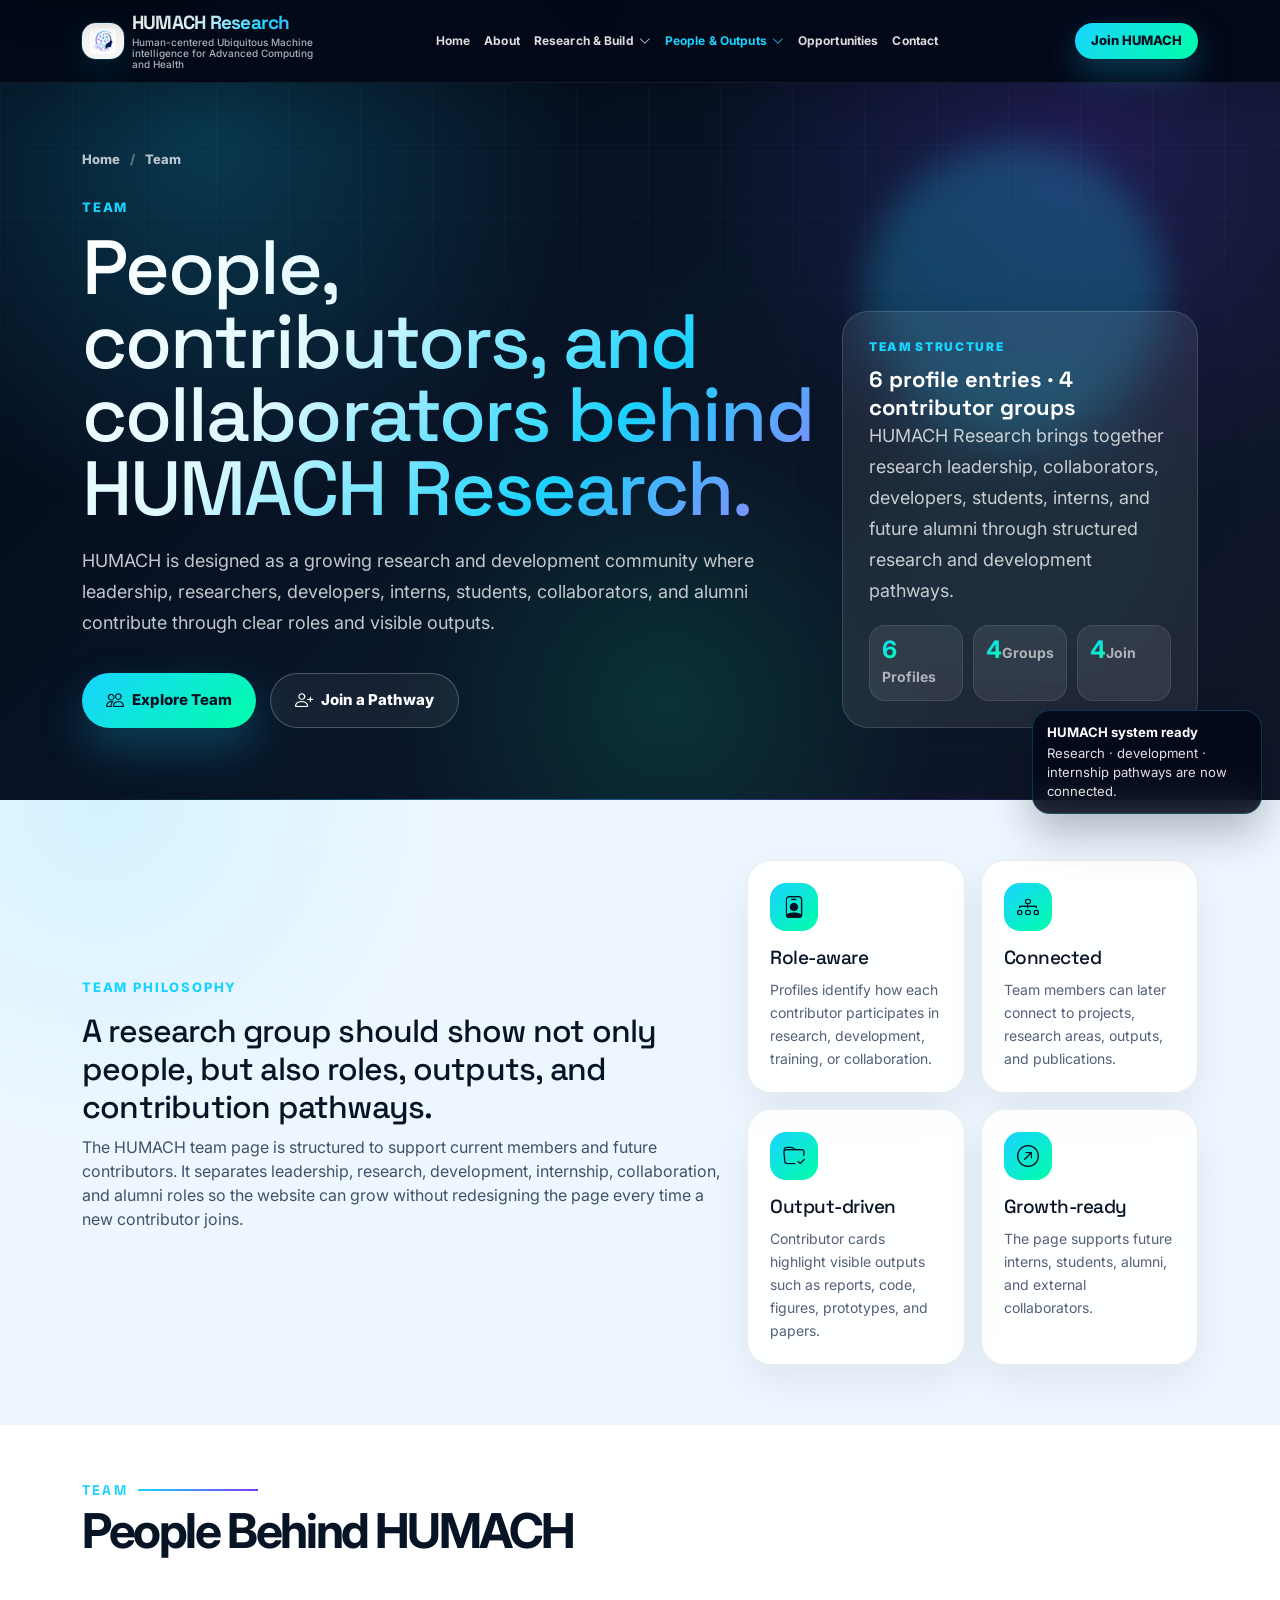
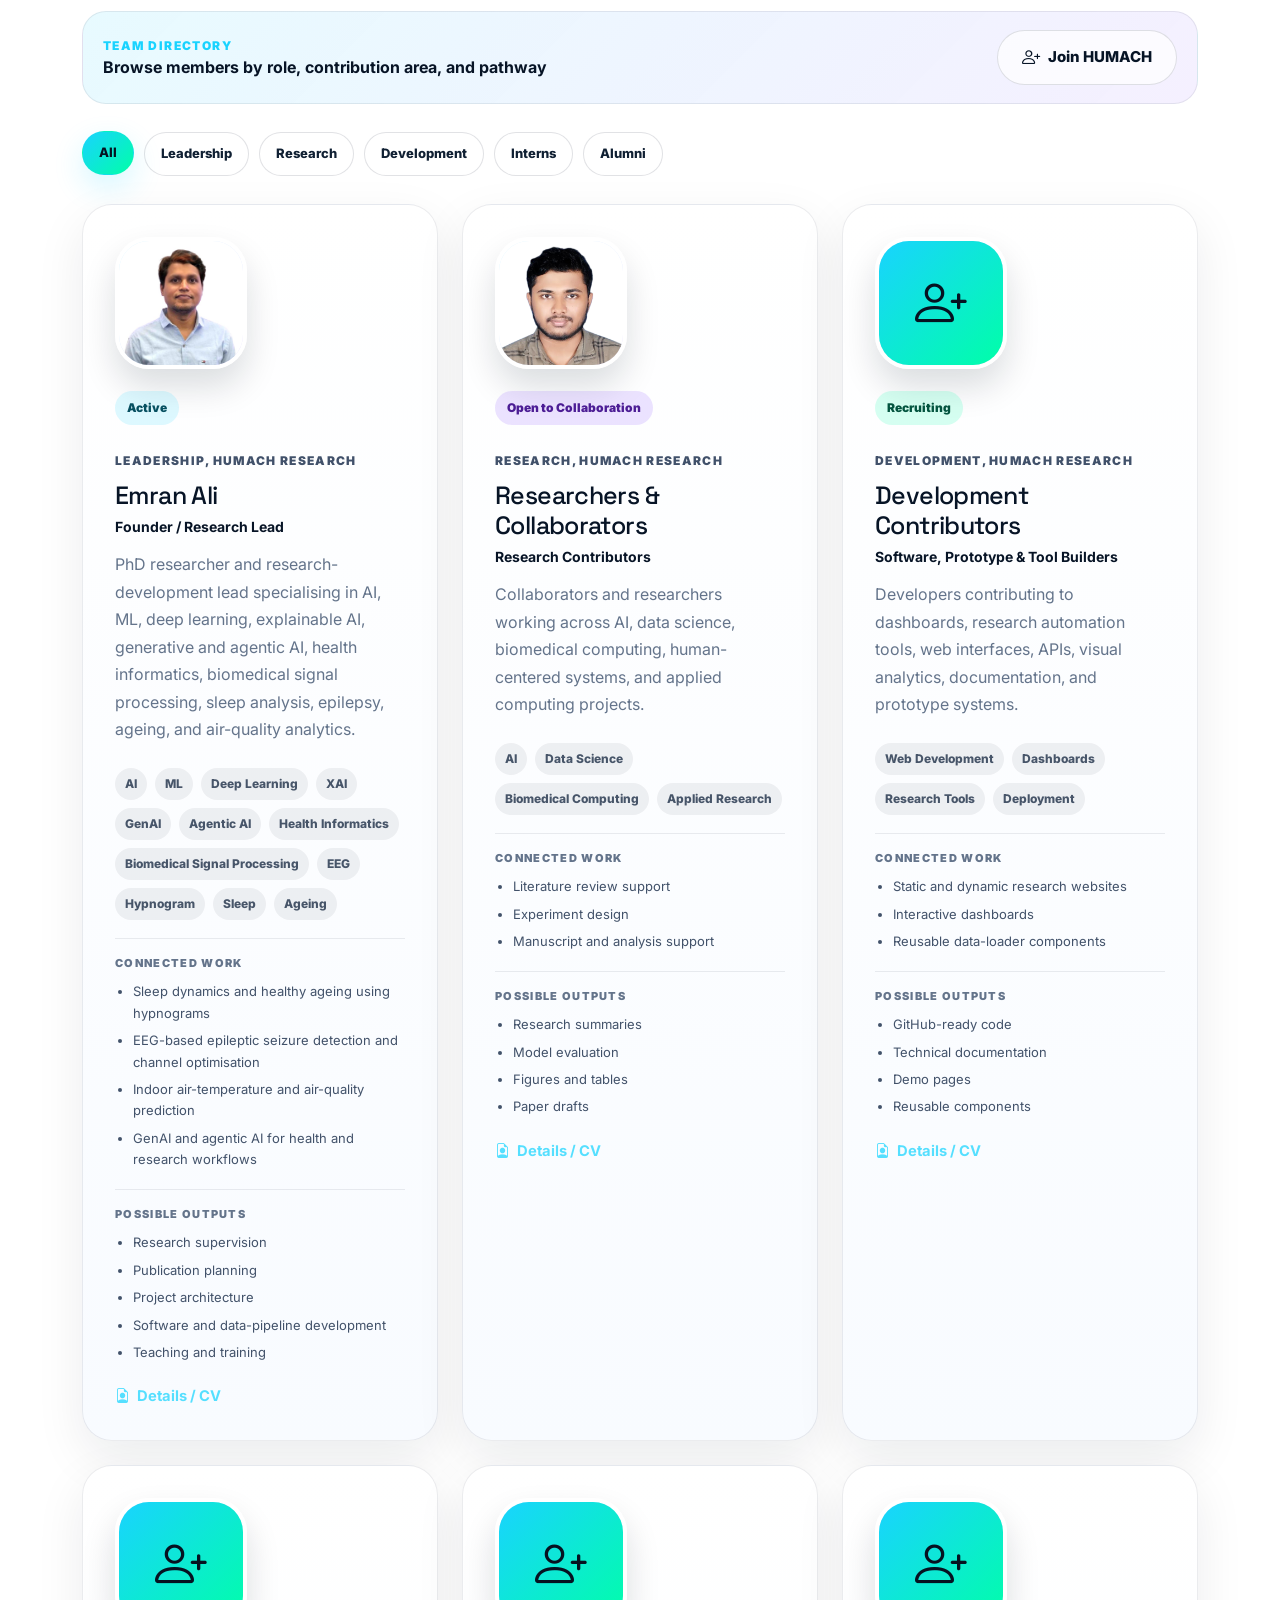
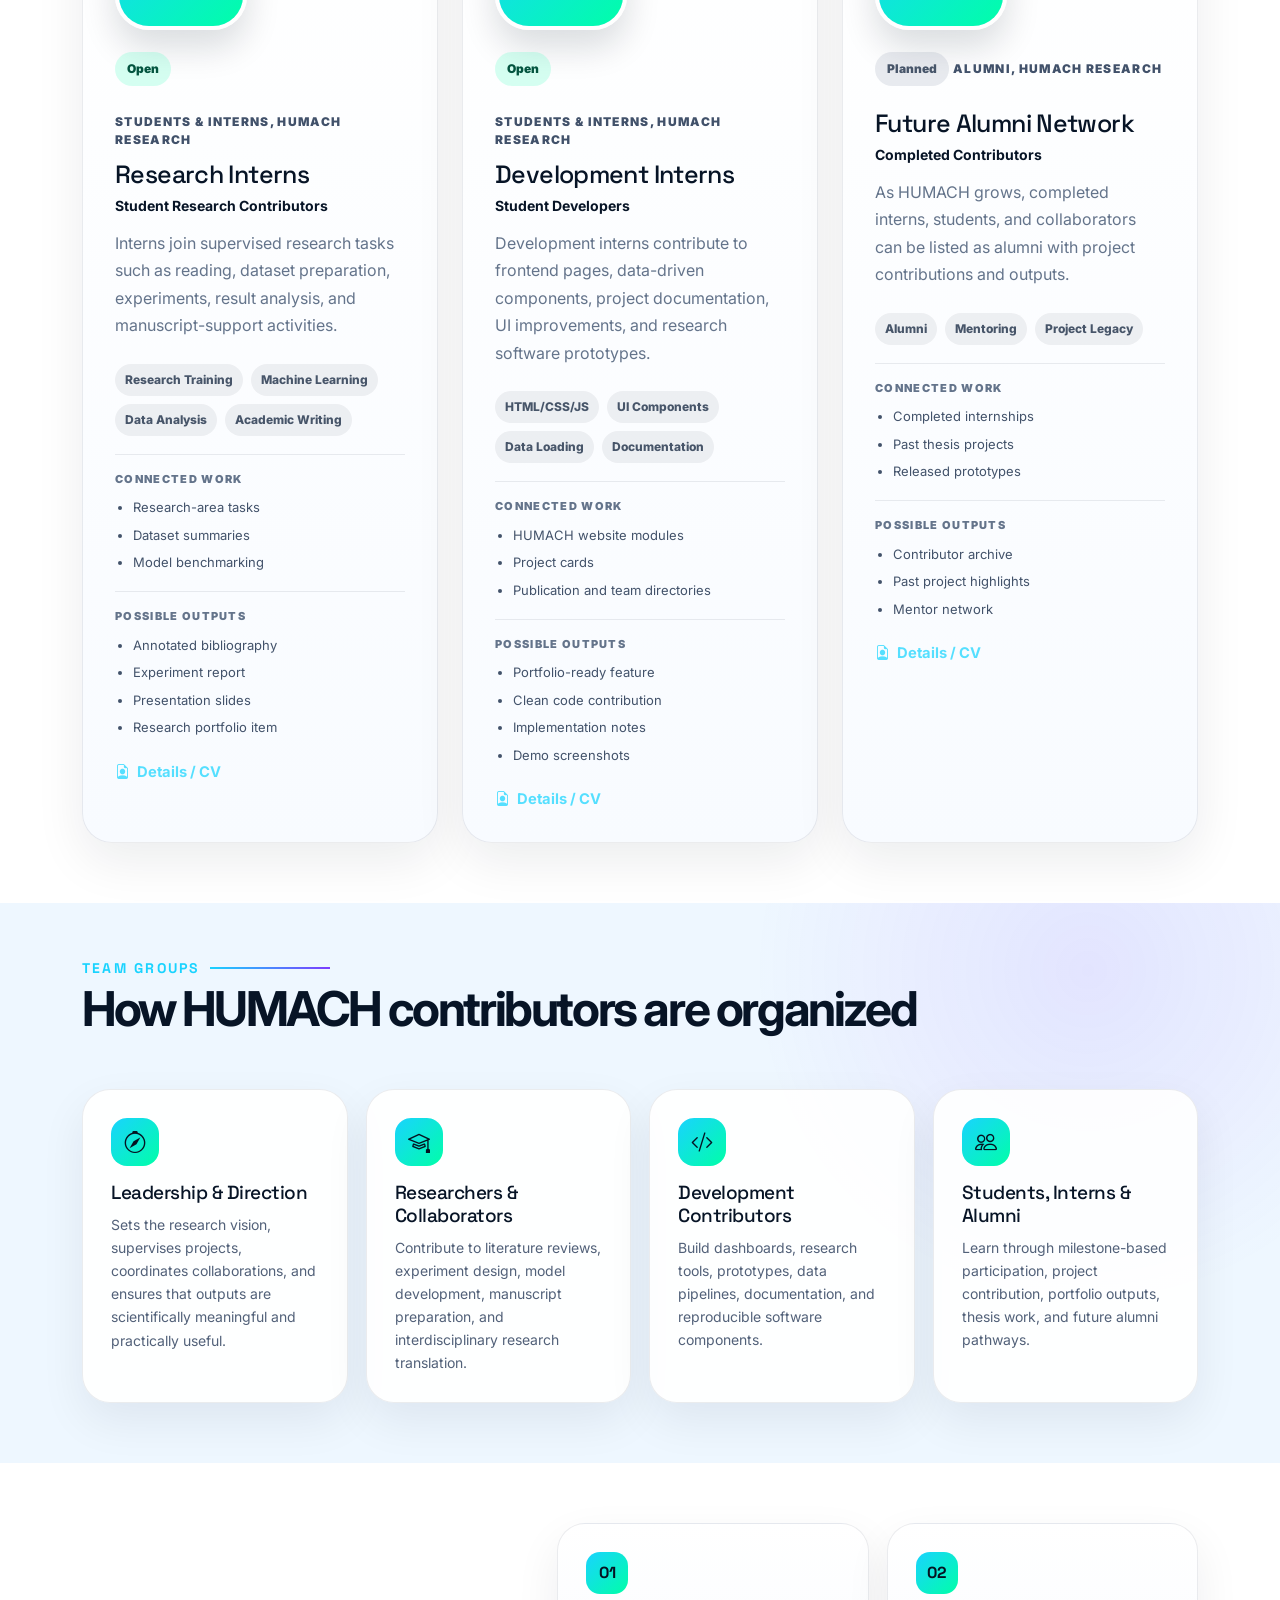
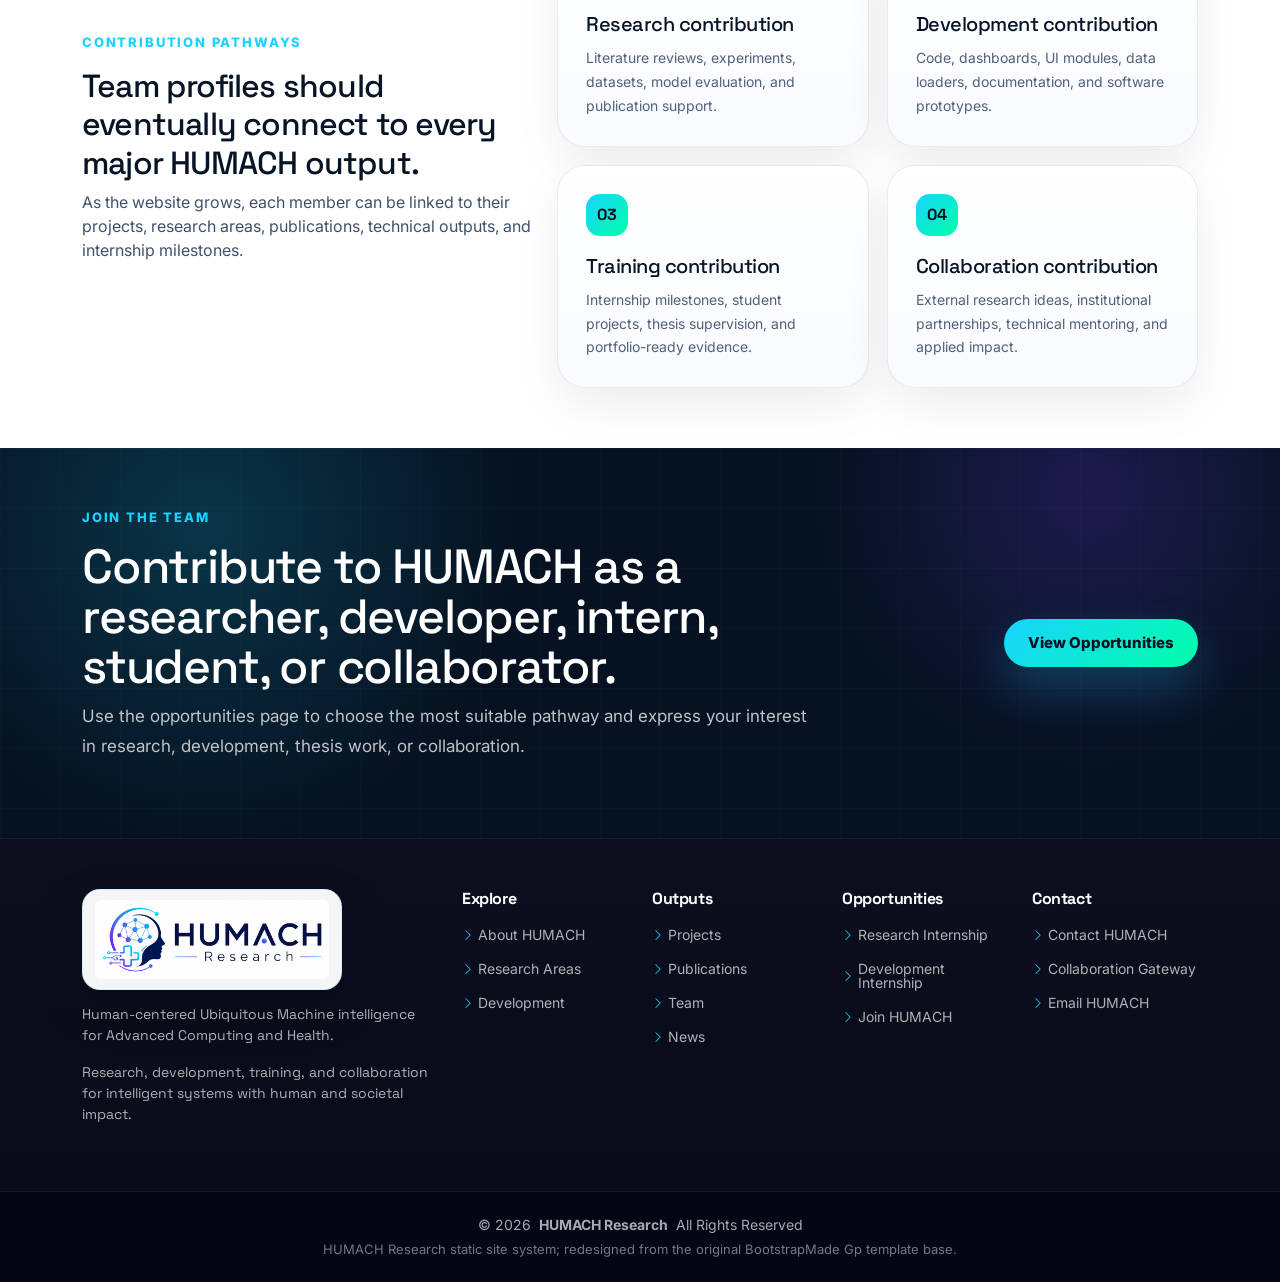
==== commit ae30aee8: "CV improved..." ====
--- a/team.html
+++ b/team.html
@@ -170,7 +170,7 @@
 
         <div class="row gy-4" data-humach-render="team-page-grid">
           <div class="col-lg-4 col-md-6 team-grid-item" data-aos="fade-up" data-aos-delay="100" data-team-tokens="research-lead research lead emran-ali emran ali leadership active founder-research-lead founder">
-            <article class="team-detail-card" id="research-lead" data-content-id="research-lead">
+            <article class="team-detail-card" id="emran-ali" data-content-id="emran-ali" data-member-id="research-lead">
               <div class="team-photo"><img src="assets/img/emran.jpg" alt="Emran Ali"></div>
               <div class="project-status active">Active</div>
               <span>Leadership, HUMACH Research</span>
@@ -180,11 +180,11 @@
               <div class="project-meta"><span>AI</span><span>ML</span><span>Deep Learning</span><span>XAI</span><span>GenAI</span><span>Agentic AI</span></div>
               <div class="team-list-block"><span>Connected Work</span><ul><li>Sleep dynamics and healthy ageing using hypnograms</li><li>EEG-based epileptic seizure detection and channel optimisation</li><li>Indoor air-temperature and air-quality prediction</li></ul></div>
               <div class="team-list-block"><span>Possible Outputs</span><ul><li>Research supervision</li><li>Publication planning</li><li>Project architecture</li></ul></div>
-              <a class="member-cv-link" href="member-details.html?id=research-lead"><i class="bi bi-file-earmark-person"></i> Details / CV</a>
+              <a class="member-cv-link" href="member-details.html#emran-ali"><i class="bi bi-file-earmark-person"></i> Details / CV</a>
             </article>
           </div>
           <div class="col-lg-4 col-md-6 team-grid-item" data-aos="fade-up" data-aos-delay="180" data-team-tokens="research-collaborators research collaborators researchers-collaborators researchers open-to-collaboration open to collaboration matching research-contributors contributors">
-            <article class="team-detail-card" id="research-collaborators" data-content-id="research-collaborators">
+            <article class="team-detail-card" id="researchers-and-collaborators" data-content-id="researchers-and-collaborators" data-member-id="research-collaborators">
               <div class="team-photo"><img src="assets/img/ashikur.png" alt="Researchers &amp; Collaborators"></div>
               <div class="project-status matching">Open to Collaboration</div>
               <span>Research, HUMACH Research</span>
@@ -194,11 +194,11 @@
               <div class="project-meta"><span>AI</span><span>Data Science</span><span>Biomedical Computing</span><span>Applied Research</span></div>
               <div class="team-list-block"><span>Connected Work</span><ul><li>Literature review support</li><li>Experiment design</li><li>Manuscript and analysis support</li></ul></div>
               <div class="team-list-block"><span>Possible Outputs</span><ul><li>Research summaries</li><li>Model evaluation</li><li>Figures and tables</li></ul></div>
-              <a class="member-cv-link" href="member-details.html?id=research-collaborators"><i class="bi bi-file-earmark-person"></i> Details / CV</a>
+              <a class="member-cv-link" href="member-details.html#researchers-and-collaborators"><i class="bi bi-file-earmark-person"></i> Details / CV</a>
             </article>
           </div>
           <div class="col-lg-4 col-md-6 team-grid-item" data-aos="fade-up" data-aos-delay="260" data-team-tokens="development-contributors development contributors recruiting open software-prototype-tool-builders software prototype tool builders">
-            <article class="team-detail-card placeholder-profile" id="development-contributors" data-content-id="development-contributors">
+            <article class="team-detail-card placeholder-profile" id="development-contributors" data-content-id="development-contributors" data-member-id="development-contributors">
               <div class="team-photo"><i class="bi bi-person-plus"></i></div>
               <div class="project-status open">Recruiting</div>
               <span>Development, HUMACH Research</span>
@@ -208,11 +208,11 @@
               <div class="project-meta"><span>Web Development</span><span>Dashboards</span><span>Research Tools</span><span>Deployment</span></div>
               <div class="team-list-block"><span>Connected Work</span><ul><li>Static and dynamic research websites</li><li>Interactive dashboards</li><li>Reusable data-loader components</li></ul></div>
               <div class="team-list-block"><span>Possible Outputs</span><ul><li>GitHub-ready code</li><li>Technical documentation</li><li>Demo pages</li></ul></div>
-              <a class="member-cv-link" href="member-details.html?id=development-contributors"><i class="bi bi-file-earmark-person"></i> Details / CV</a>
+              <a class="member-cv-link" href="member-details.html#development-contributors"><i class="bi bi-file-earmark-person"></i> Details / CV</a>
             </article>
           </div>
           <div class="col-lg-4 col-md-6 team-grid-item" data-aos="fade-up" data-aos-delay="340" data-team-tokens="research-interns research interns internship-research-students-interns internship students students-interns open student-research-contributors student contributors">
-            <article class="team-detail-card placeholder-profile" id="research-interns" data-content-id="research-interns">
+            <article class="team-detail-card placeholder-profile" id="research-interns" data-content-id="research-interns" data-member-id="research-interns">
               <div class="team-photo"><i class="bi bi-person-plus"></i></div>
               <div class="project-status open">Open</div>
               <span>Students &amp; Interns, HUMACH Research</span>
@@ -222,11 +222,11 @@
               <div class="project-meta"><span>Research Training</span><span>Machine Learning</span><span>Data Analysis</span><span>Academic Writing</span></div>
               <div class="team-list-block"><span>Connected Work</span><ul><li>Research-area tasks</li><li>Dataset summaries</li><li>Model benchmarking</li></ul></div>
               <div class="team-list-block"><span>Possible Outputs</span><ul><li>Annotated bibliography</li><li>Experiment report</li><li>Presentation slides</li></ul></div>
-              <a class="member-cv-link" href="member-details.html?id=research-interns"><i class="bi bi-file-earmark-person"></i> Details / CV</a>
+              <a class="member-cv-link" href="member-details.html#research-interns"><i class="bi bi-file-earmark-person"></i> Details / CV</a>
             </article>
           </div>
           <div class="col-lg-4 col-md-6 team-grid-item" data-aos="fade-up" data-aos-delay="420" data-team-tokens="development-interns development interns internship-development-students-interns internship students students-interns open student-developers student developers">
-            <article class="team-detail-card placeholder-profile" id="development-interns" data-content-id="development-interns">
+            <article class="team-detail-card placeholder-profile" id="development-interns" data-content-id="development-interns" data-member-id="development-interns">
               <div class="team-photo"><i class="bi bi-person-plus"></i></div>
               <div class="project-status open">Open</div>
               <span>Students &amp; Interns, HUMACH Research</span>
@@ -236,11 +236,11 @@
               <div class="project-meta"><span>HTML/CSS/JS</span><span>UI Components</span><span>Data Loading</span><span>Documentation</span></div>
               <div class="team-list-block"><span>Connected Work</span><ul><li>HUMACH website modules</li><li>Project cards</li><li>Publication and team directories</li></ul></div>
               <div class="team-list-block"><span>Possible Outputs</span><ul><li>Portfolio-ready feature</li><li>Clean code contribution</li><li>Implementation notes</li></ul></div>
-              <a class="member-cv-link" href="member-details.html?id=development-interns"><i class="bi bi-file-earmark-person"></i> Details / CV</a>
+              <a class="member-cv-link" href="member-details.html#development-interns"><i class="bi bi-file-earmark-person"></i> Details / CV</a>
             </article>
           </div>
           <div class="col-lg-4 col-md-6 team-grid-item" data-aos="fade-up" data-aos-delay="500" data-team-tokens="future-alumni future alumni future-alumni-network network alumni-students-interns students interns planned completed-contributors completed contributors internship">
-            <article class="team-detail-card placeholder-profile" id="future-alumni" data-content-id="future-alumni">
+            <article class="team-detail-card placeholder-profile" id="future-alumni-network" data-content-id="future-alumni-network" data-member-id="future-alumni">
               <div class="team-photo"><i class="bi bi-person-plus"></i></div>
               <div class="project-status planned">Planned</div>
               <span>Alumni, HUMACH Research</span>
@@ -250,7 +250,7 @@
               <div class="project-meta"><span>Alumni</span><span>Mentoring</span><span>Project Legacy</span></div>
               <div class="team-list-block"><span>Connected Work</span><ul><li>Completed internships</li><li>Past thesis projects</li><li>Released prototypes</li></ul></div>
               <div class="team-list-block"><span>Possible Outputs</span><ul><li>Contributor archive</li><li>Past project highlights</li><li>Mentor network</li></ul></div>
-              <a class="member-cv-link" href="member-details.html?id=future-alumni"><i class="bi bi-file-earmark-person"></i> Details / CV</a>
+              <a class="member-cv-link" href="member-details.html#future-alumni-network"><i class="bi bi-file-earmark-person"></i> Details / CV</a>
             </article>
           </div>
         </div>
